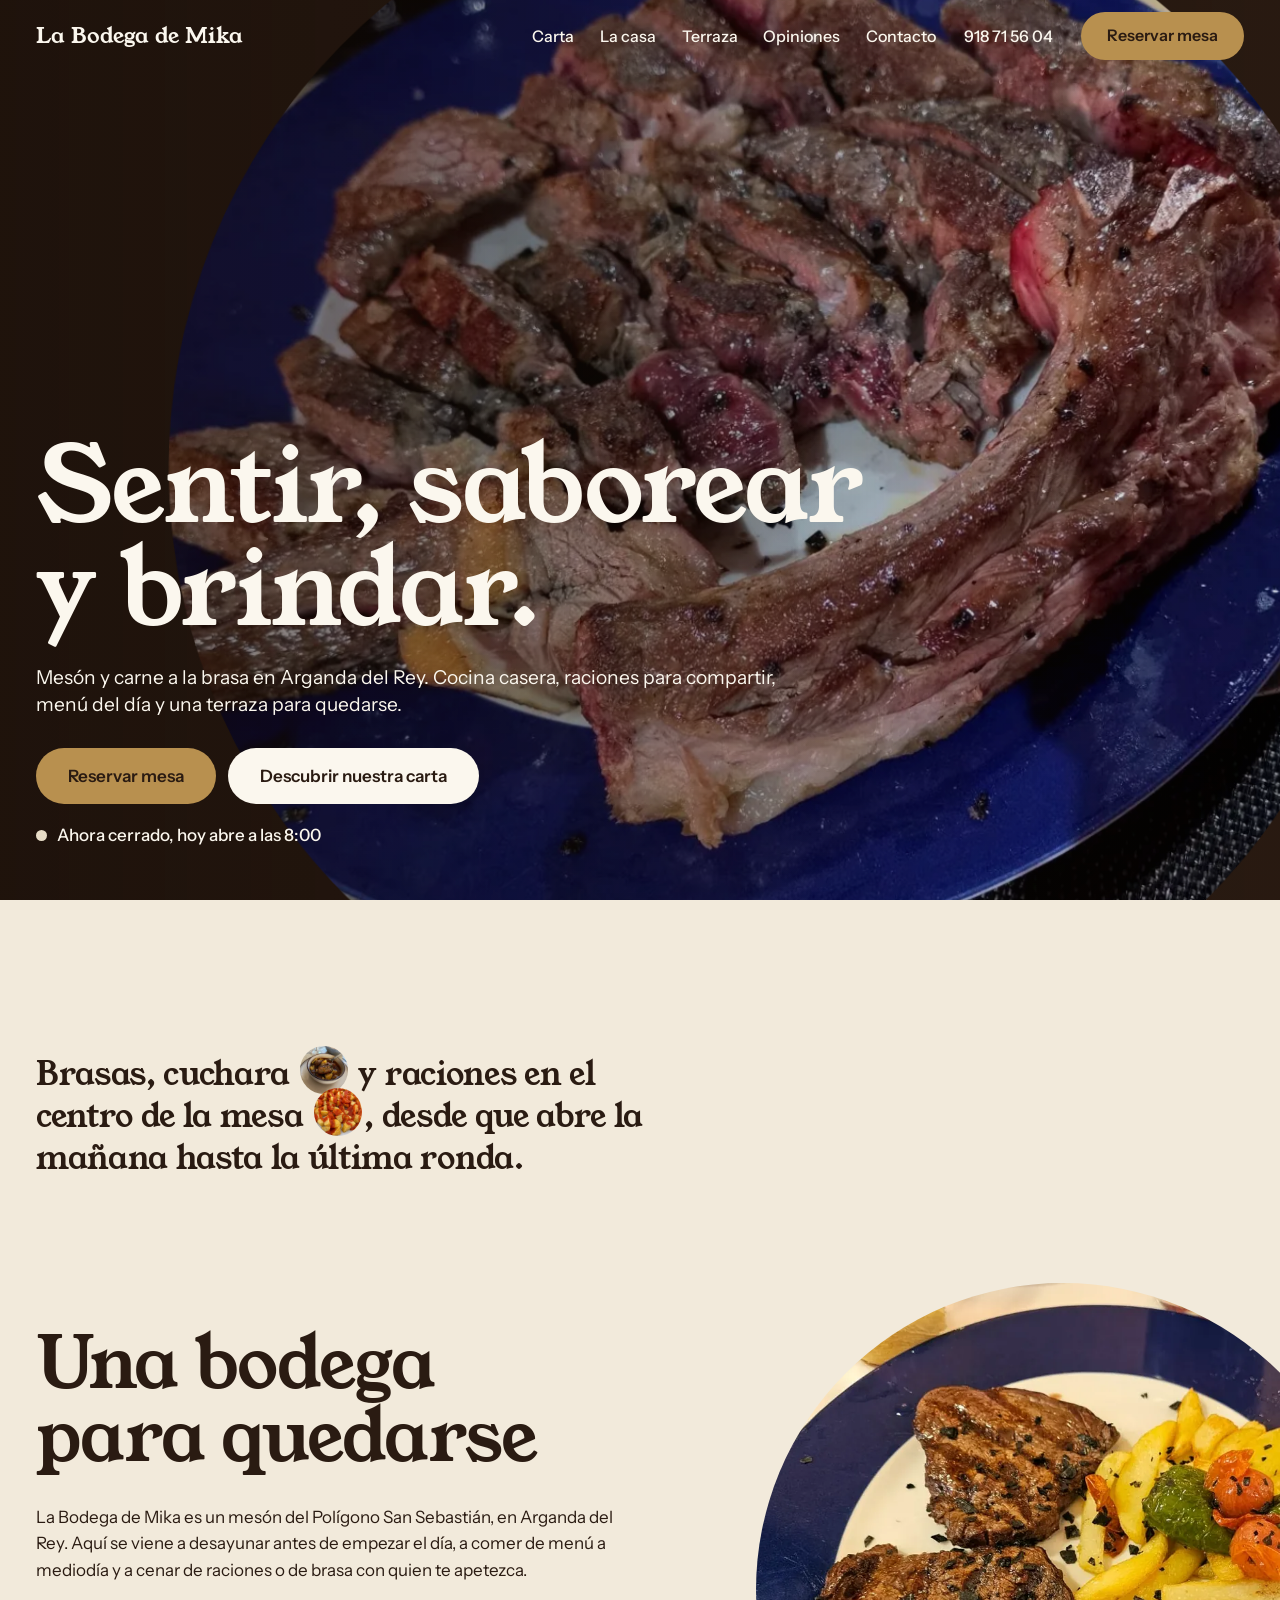
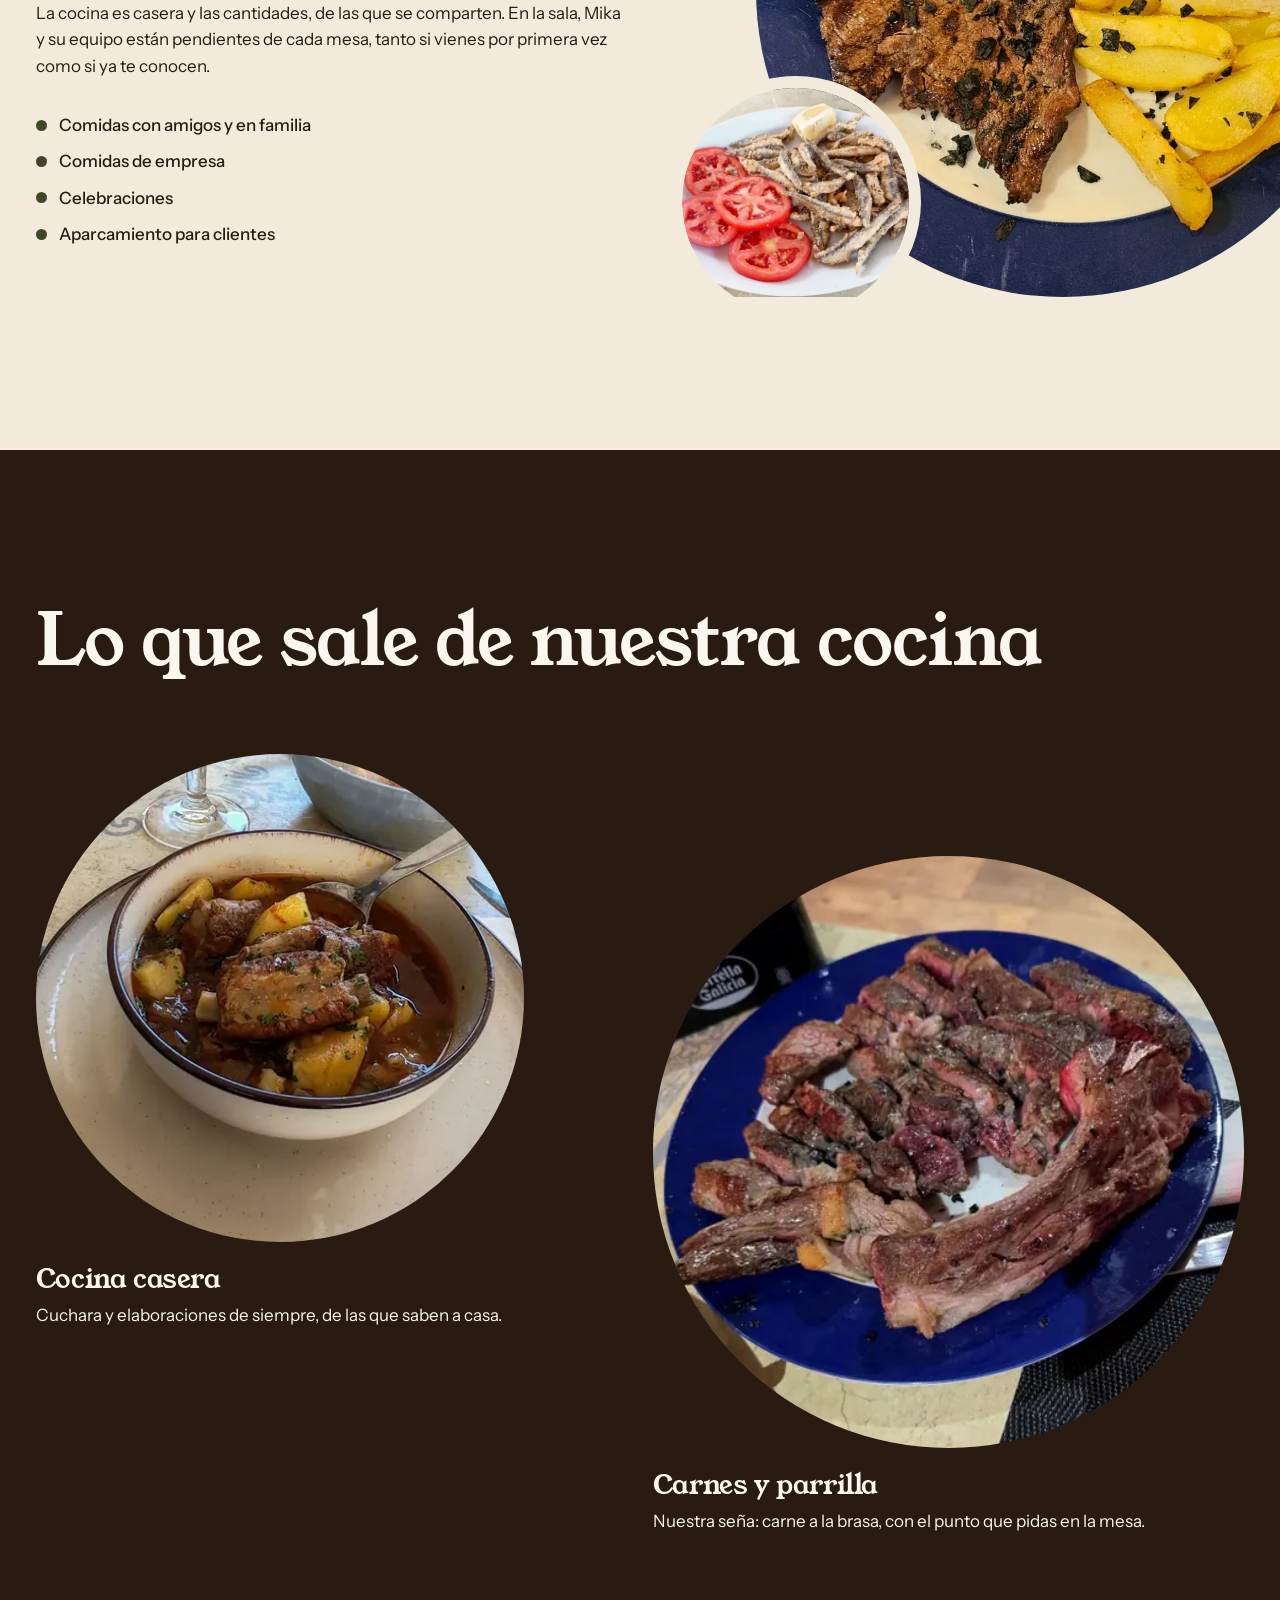
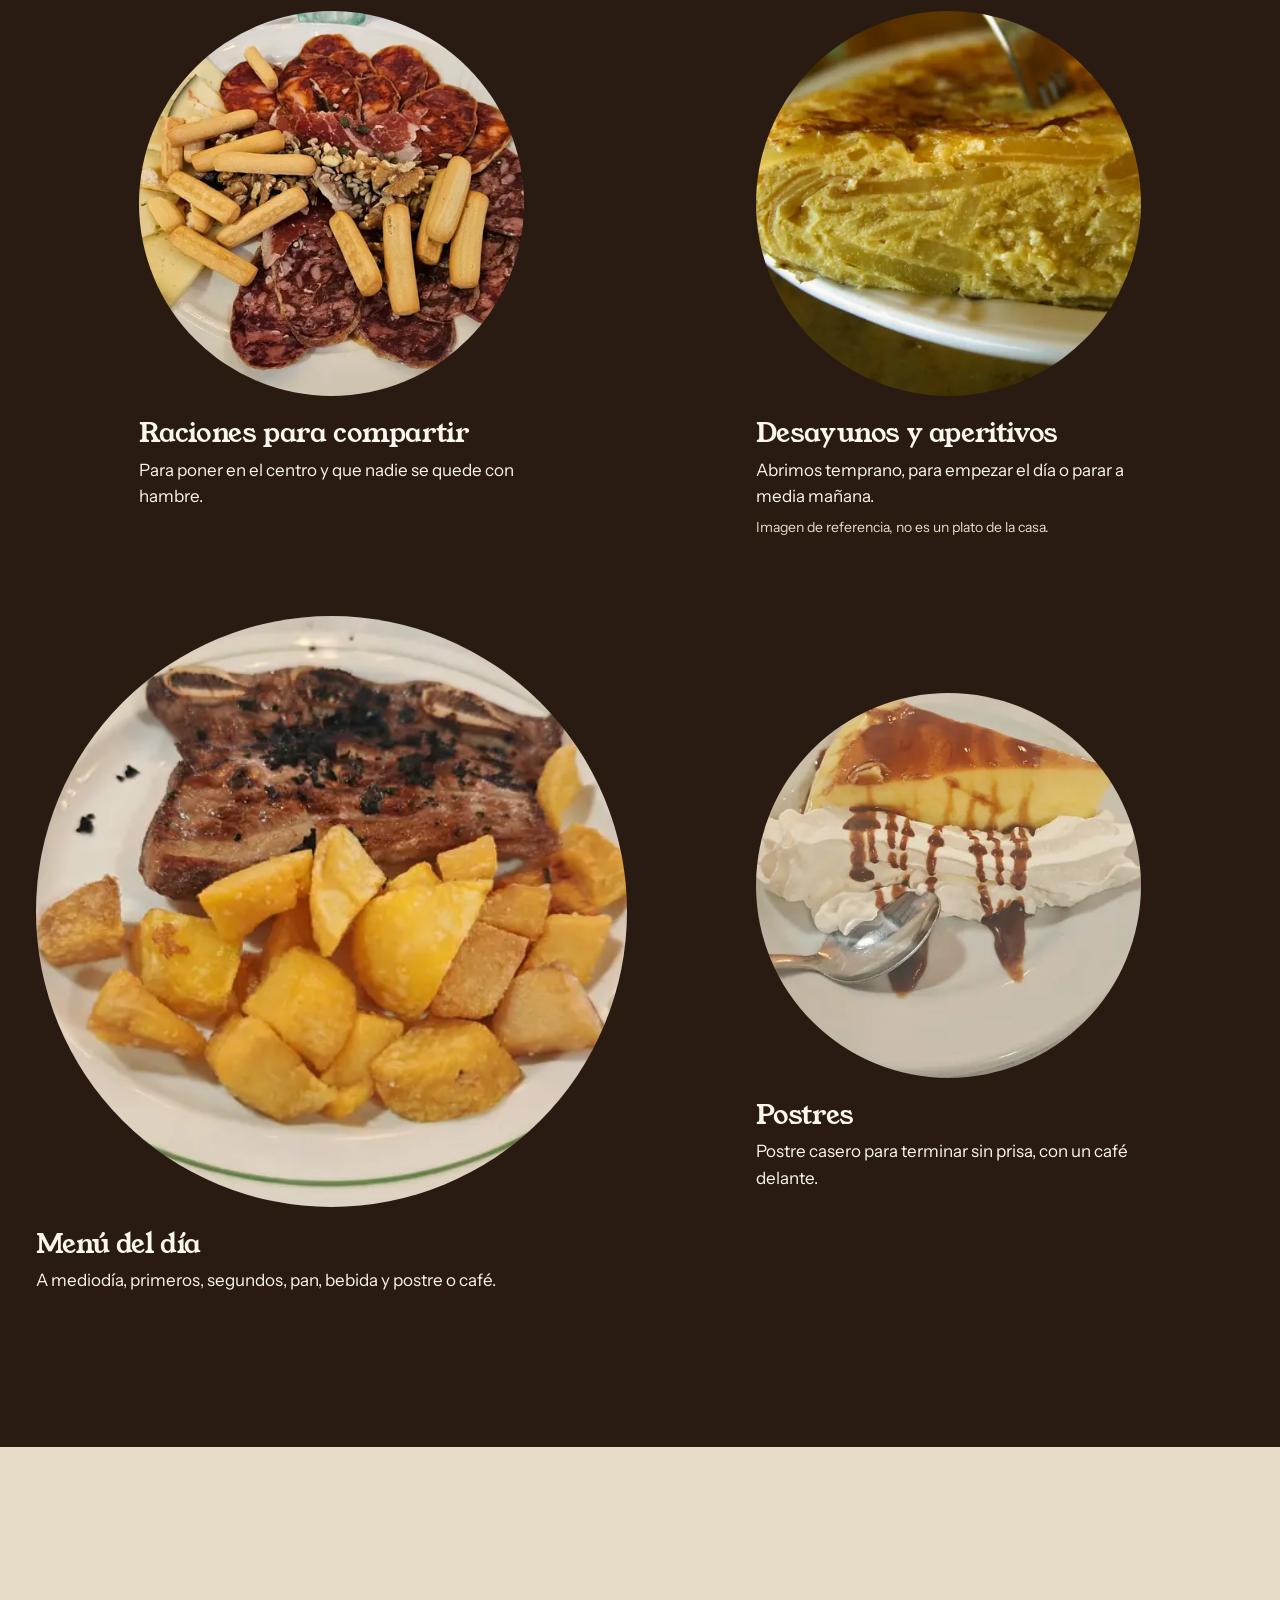
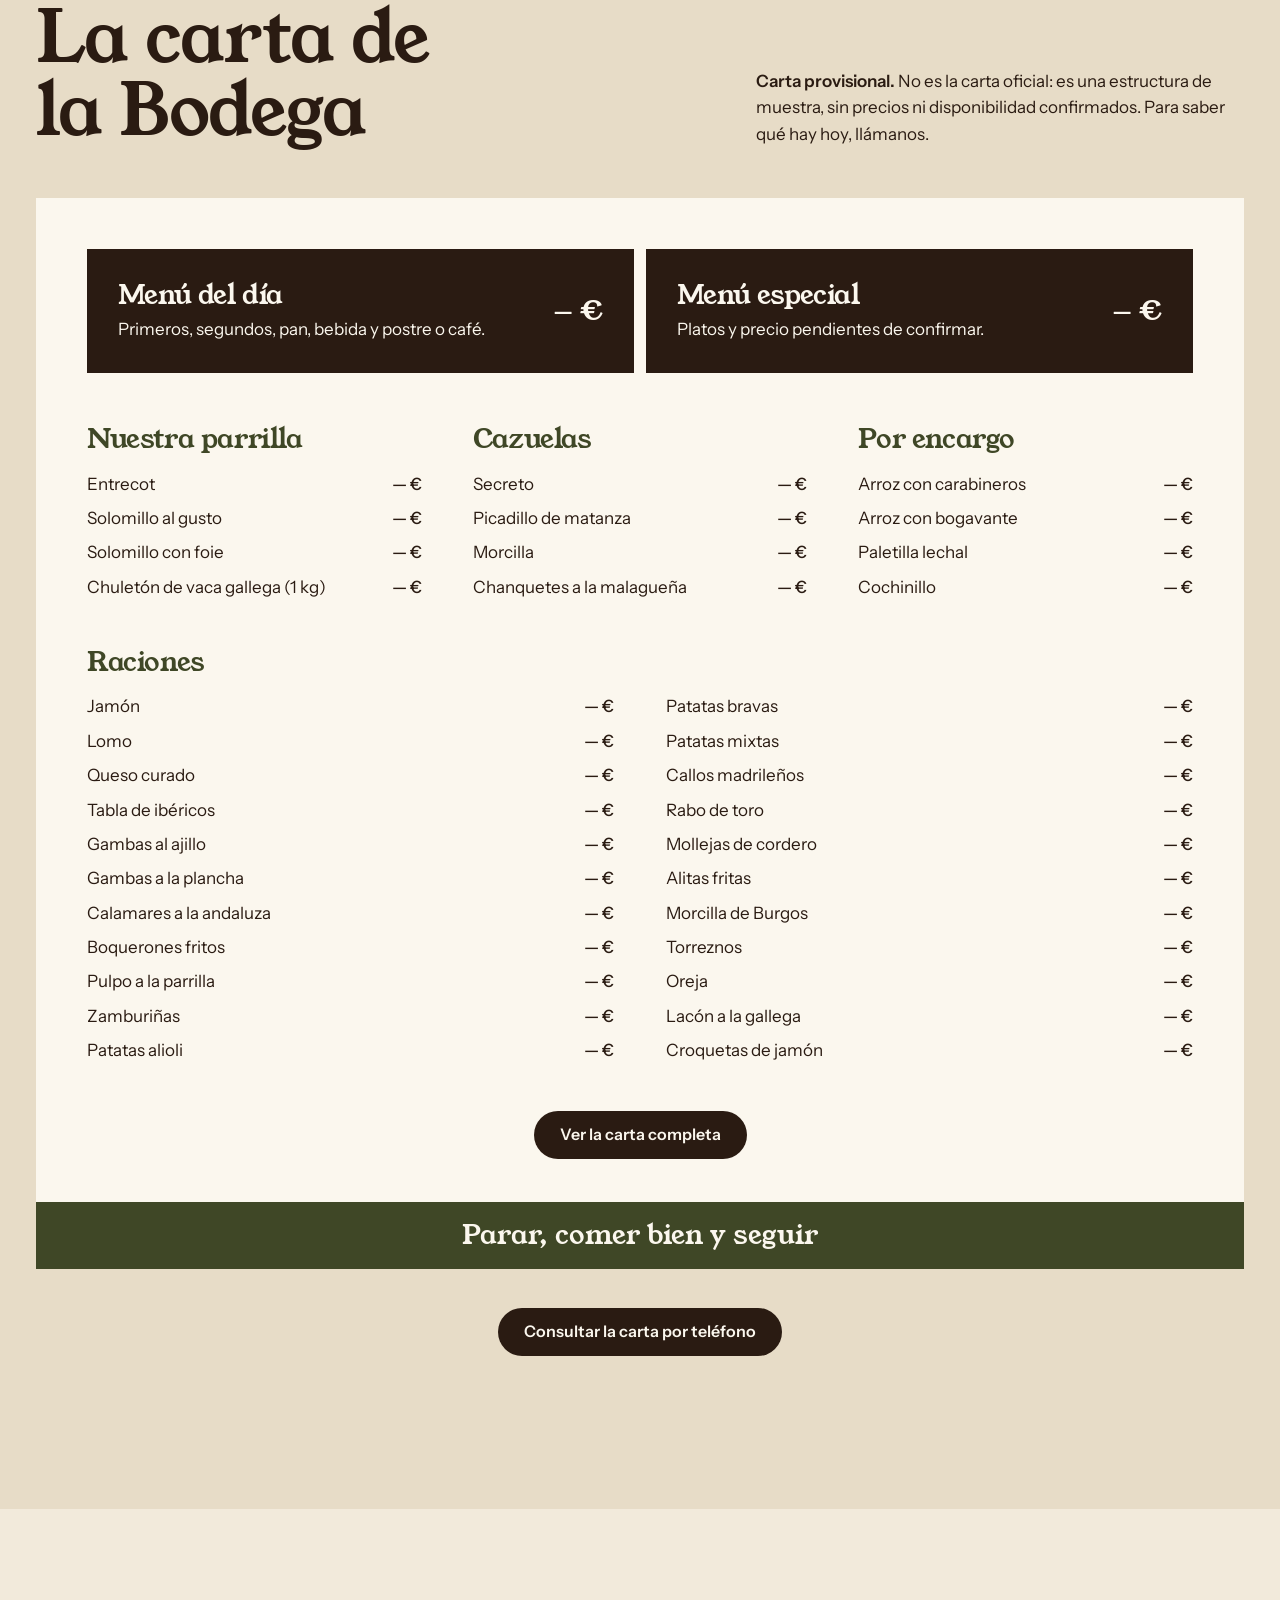
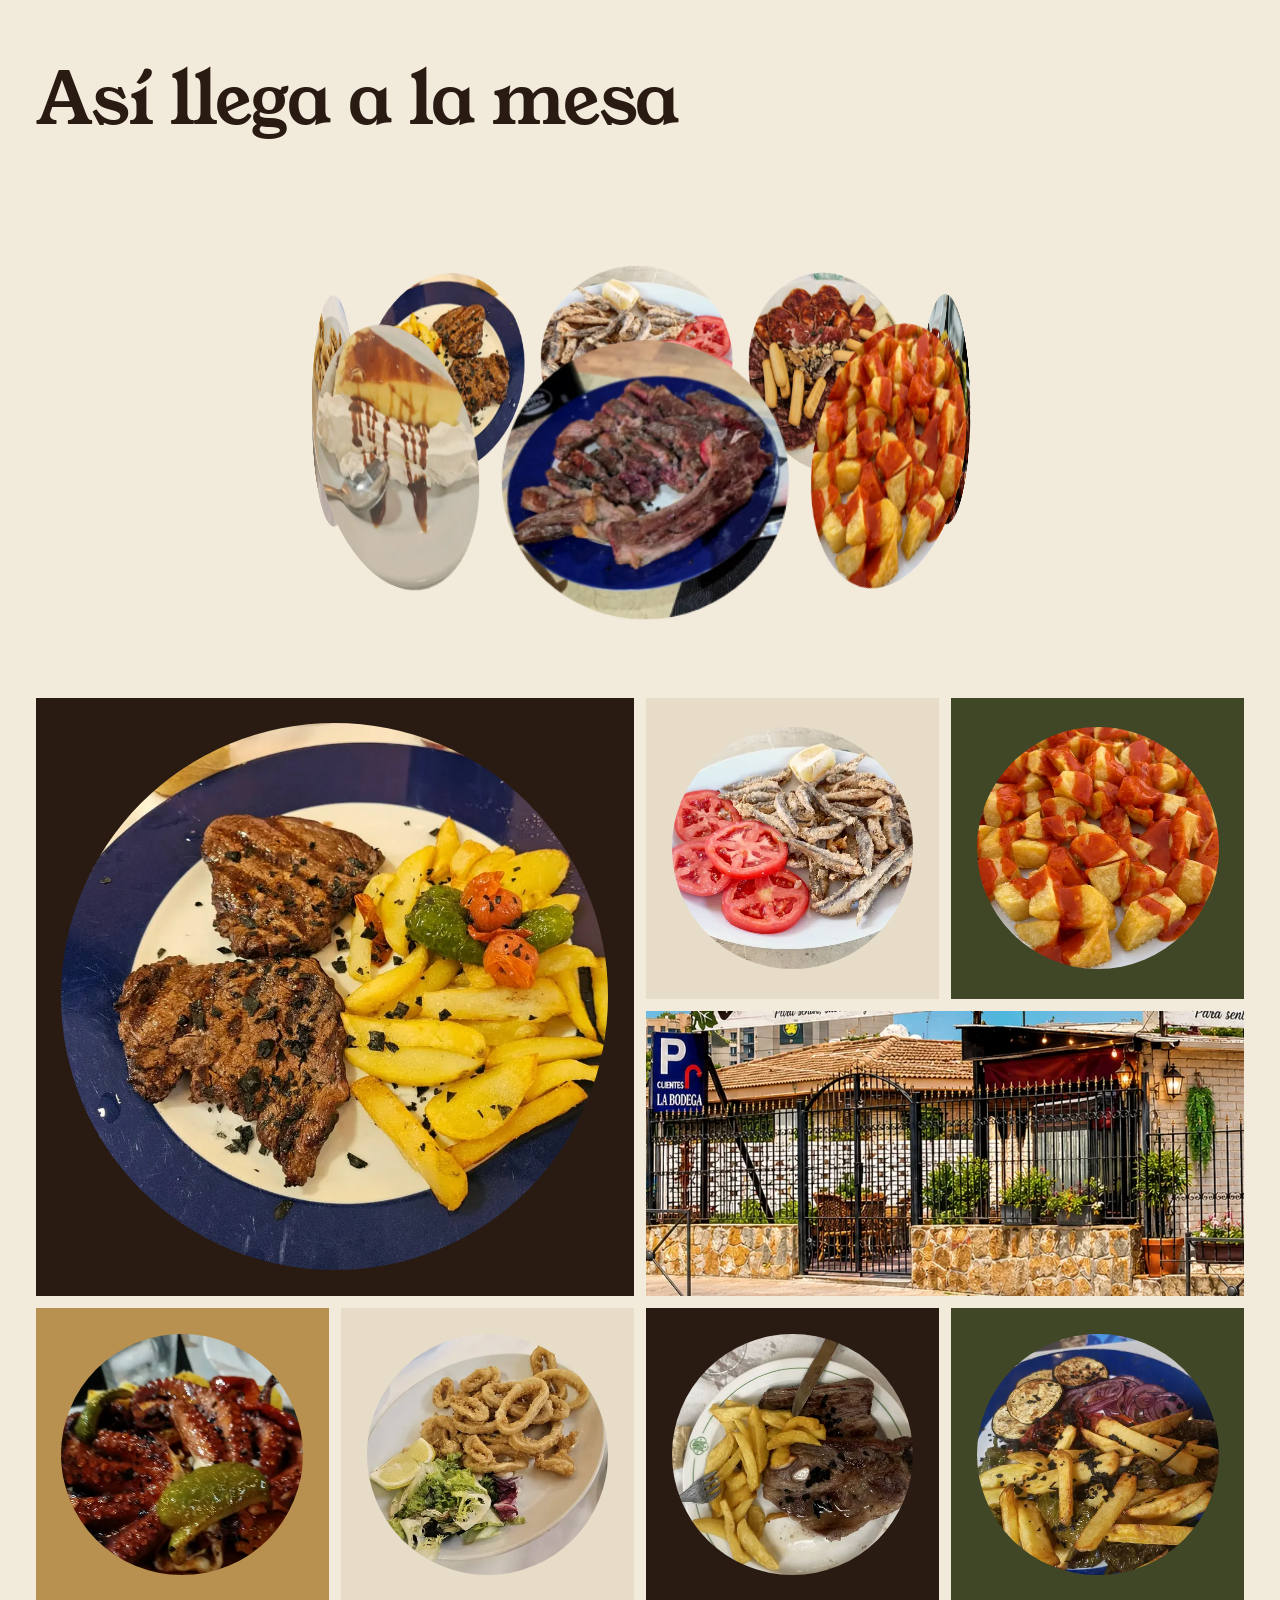
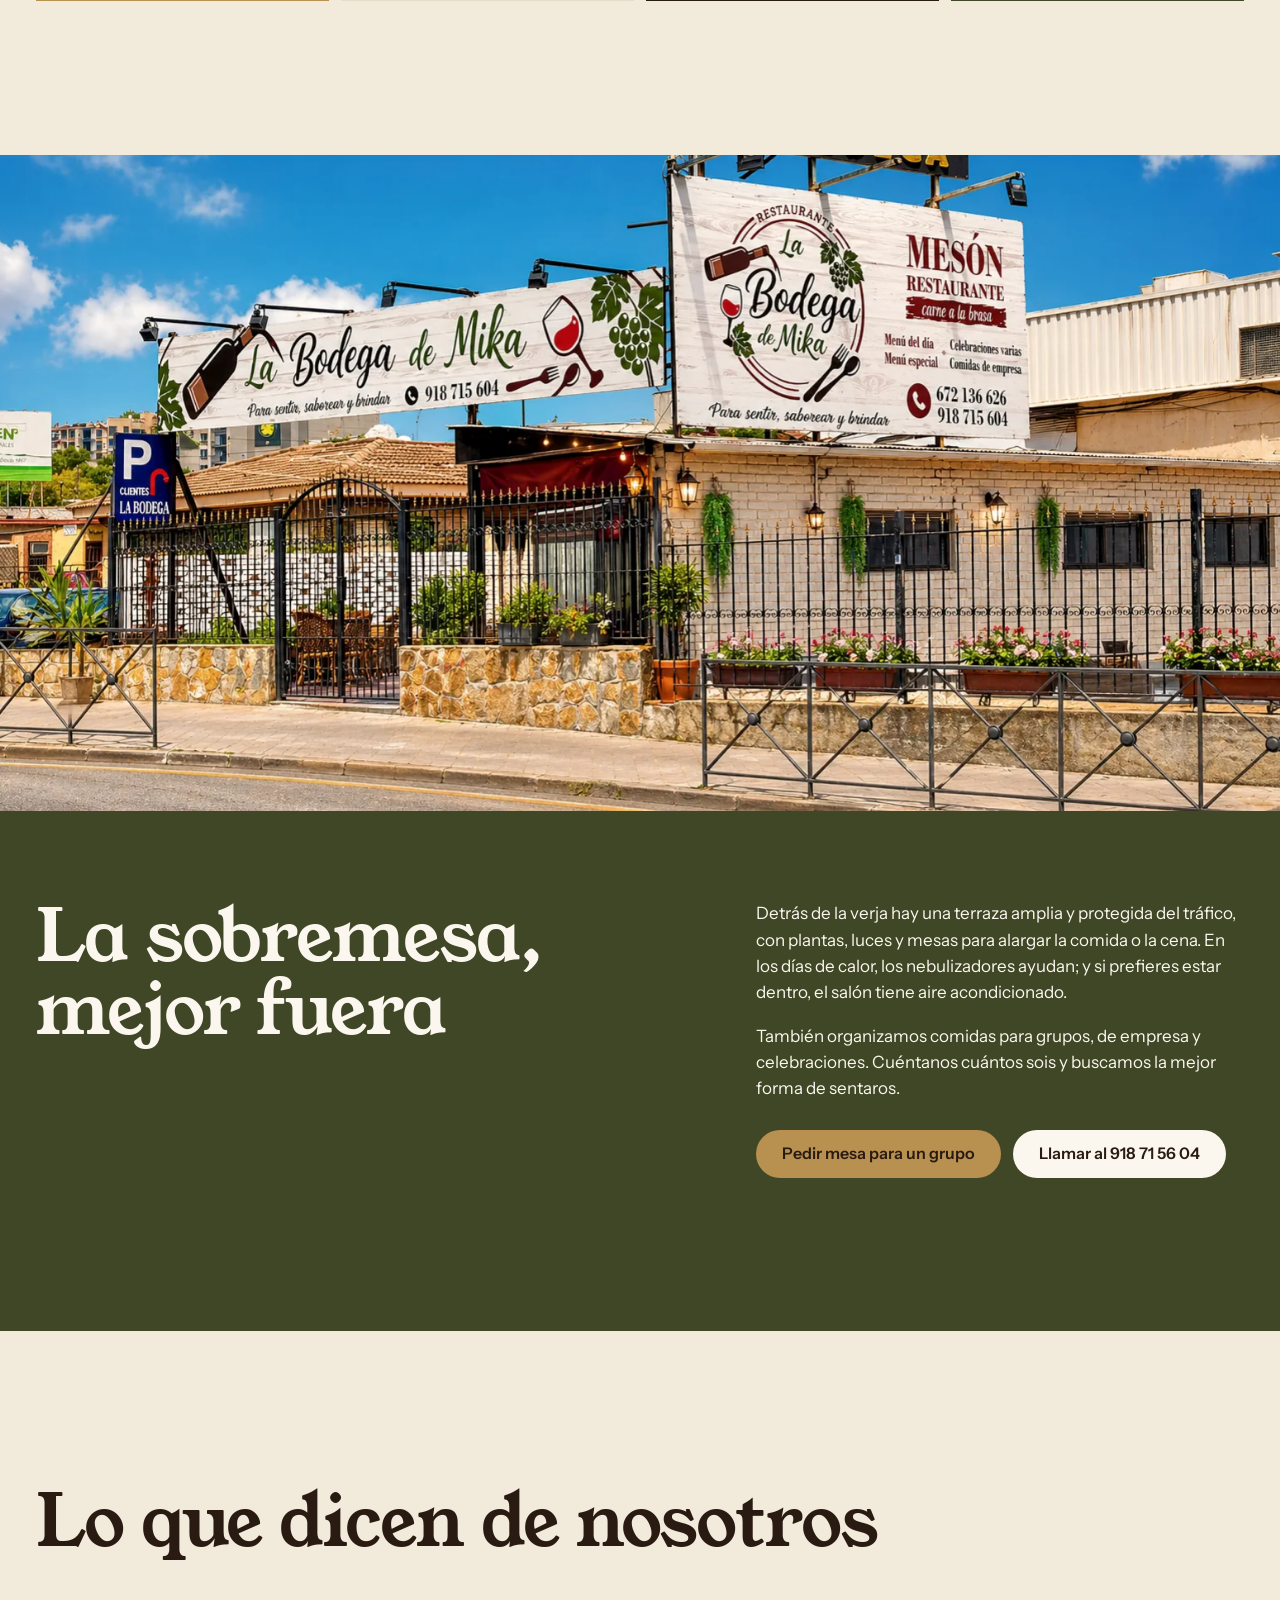
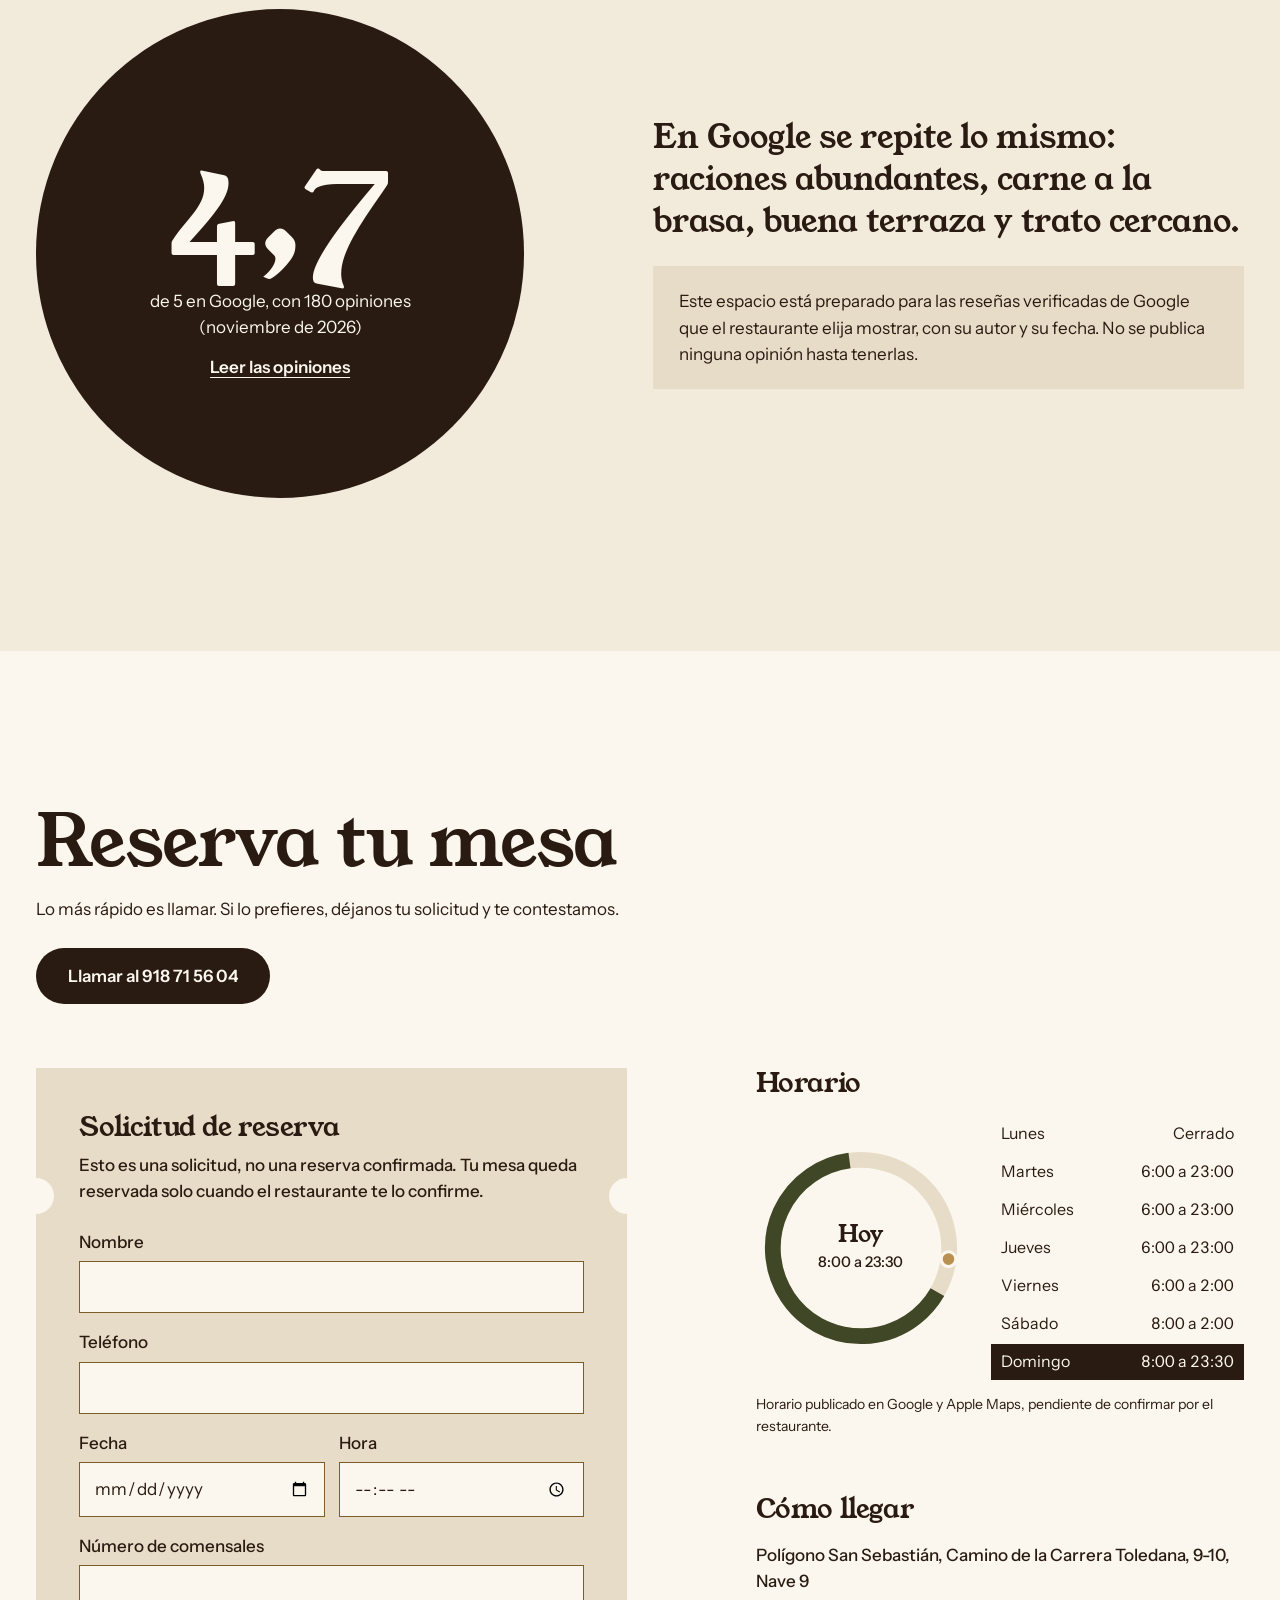
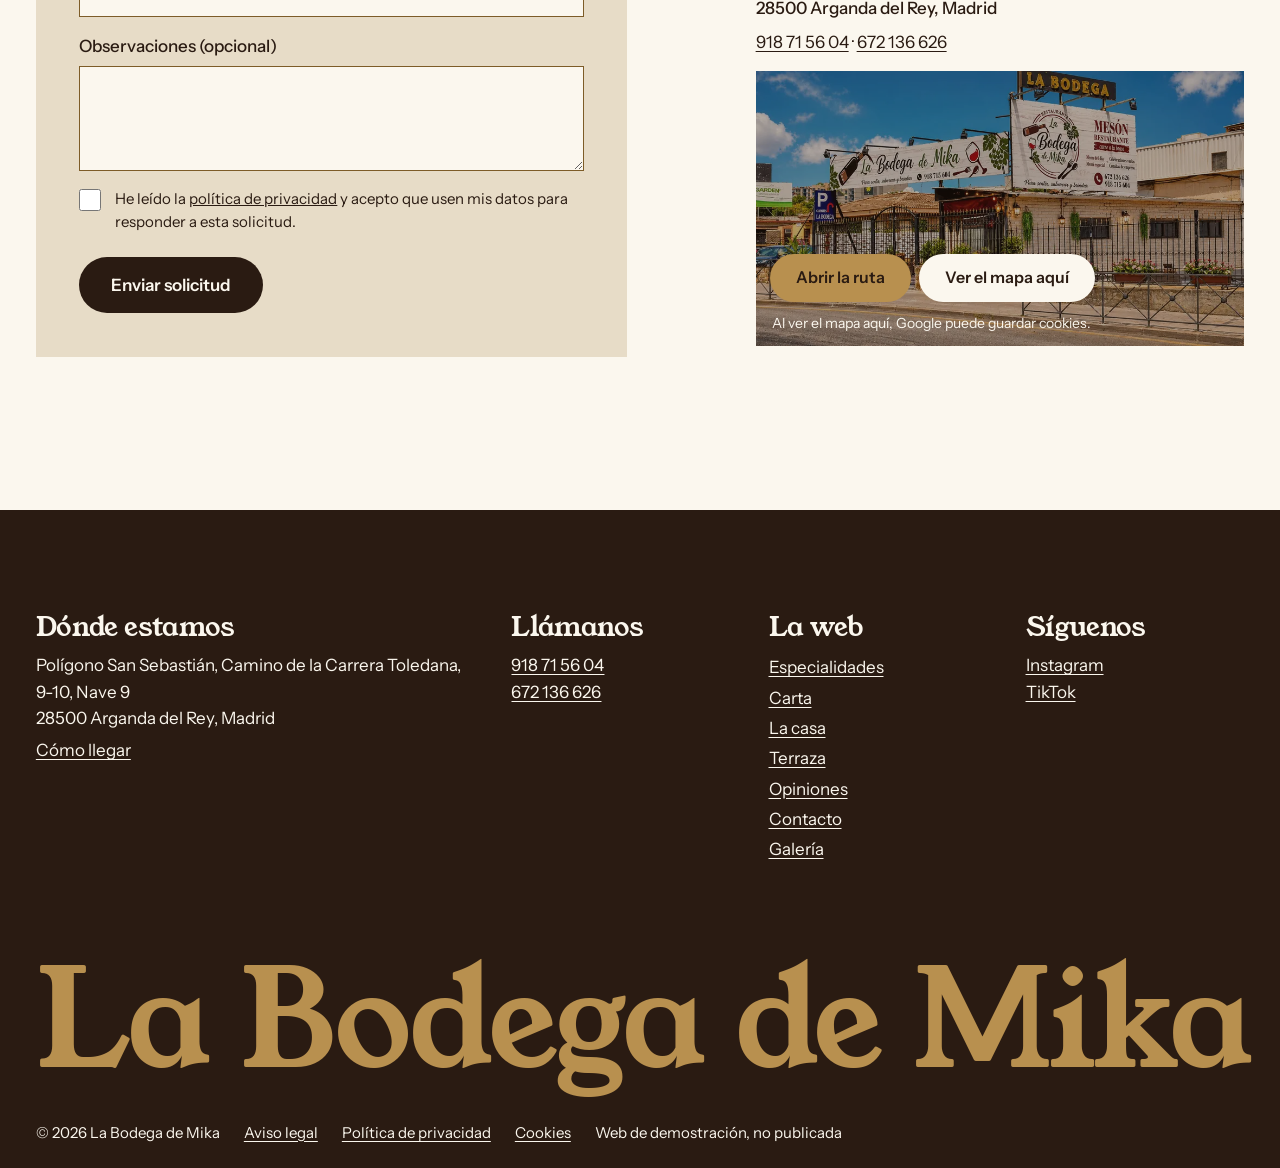
==== index.html @ 956b9a3c "Web de demostración de La Bodega de Mika Co-Authored-By: Claude Opus 5.5 <noreply@anthropic.com>" ====
<!doctype html>
<html lang="es-ES">
<head>
<meta charset="utf-8">
<meta name="viewport" content="width=device-width, initial-scale=1, viewport-fit=cover">
<title>Restaurante en Arganda del Rey | La Bodega de Mika</title>
<meta name="description" content="Mesón en Arganda del Rey: comida casera, carne a la brasa, raciones, desayunos y menú del día. Terraza y comidas para grupos. Reserva en el 918 71 56 04.">
<meta name="robots" content="noindex">
<meta property="og:type" content="restaurant">
<meta property="og:locale" content="es_ES">
<meta property="og:site_name" content="La Bodega de Mika">
<meta property="og:title" content="Restaurante en Arganda del Rey | La Bodega de Mika">
<meta property="og:description" content="Mesón en Arganda del Rey: comida casera, carne a la brasa, raciones, desayunos y menú del día. Terraza y comidas para grupos. Reserva en el 918 71 56 04.">
<meta property="og:image" content="img/og.jpg">
<meta name="twitter:card" content="summary_large_image">
<meta name="theme-color" content="#2a1b12">
<link rel="icon" href="img/icono.svg" type="image/svg+xml">
<link rel="preload" href="fonts/young-serif-latin-400-normal.woff2" as="font" type="font/woff2" crossorigin>
<link rel="preload" as="image" href="img/hero-plato.webp" imagesrcset="img/hero-plato-820.webp 820w, img/hero-plato.webp 1140w" imagesizes="(max-width: 700px) 135vw, 135vh">
<link rel="stylesheet" href="css/estilos.css">
<script type="application/ld+json">{"@context":"https://schema.org","@type":"Restaurant","name":"La Bodega de Mika","telephone":"+34918715604","servesCuisine":["Española","Comida casera","Carne a la brasa"],"acceptsReservations":true,"address":{"@type":"PostalAddress","streetAddress":"Polígono San Sebastián, Camino de la Carrera Toledana, 9-10, Nave 9","postalCode":"28500","addressLocality":"Arganda del Rey","addressRegion":"Madrid","addressCountry":"ES"},"geo":{"@type":"GeoCoordinates","latitude":40.3042129,"longitude":-3.4538959},"sameAs":["https://www.instagram.com/labodegademika/","https://www.tiktok.com/@la.bodega.de.mika"]}</script>
<script>document.documentElement.classList.add("js")</script>
</head>
<body>
<a class="saltar" href="#contenido">Saltar al contenido</a>
<header class="barra" data-barra>
  <a class="marca" href="#inicio">La Bodega <span>de Mika</span></a>
  <nav class="nav" aria-label="Principal">
    <a href="#carta">Carta</a>
    <a href="#casa">La casa</a>
    <a href="#terraza">Terraza</a>
    <a href="#opiniones">Opiniones</a>
    <a href="#reservas">Contacto</a>
  </nav>
  <a class="barra-tel" href="tel:+34918715604">918 71 56 04</a>
  <a class="btn btn-bronce barra-cta" href="#reservas">Reservar mesa</a>
  <button class="menu-btn" type="button" aria-expanded="false" aria-controls="menu-movil" data-menu-btn><span class="sr">Abrir menú</span><i></i><i></i></button>
</header>
<div class="menu-movil" id="menu-movil" data-menu hidden>
  <nav aria-label="Móvil">
    <a href="#carta">Carta</a>
    <a href="#casa">La casa</a>
    <a href="#terraza">Terraza</a>
    <a href="#opiniones">Opiniones</a>
    <a href="#reservas">Contacto</a>
  </nav>
  <div class="menu-acciones">
    <a class="btn btn-bronce" href="#reservas">Reservar mesa</a>
    <a class="btn btn-claro" href="tel:+34918715604">Llamar al 918 71 56 04</a>
  </div>
  <p>Polígono San Sebastián, Camino de la Carrera Toledana, 9-10, Nave 9<br>28500 Arganda del Rey</p>
</div>
<main id="contenido">
<section class="hero" id="inicio">
  <div class="hero-plato"><div class="disco" data-disco><i></i><i></i><i></i><i></i><i></i><img class="plato" src="img/hero-plato.webp" srcset="img/hero-plato-820.webp 820w, img/hero-plato.webp 1140w" sizes="(max-width: 700px) 135vw, 135vh" width="1140" height="1140" fetchpriority="high" alt="Chuletón a la brasa cortado, servido en un plato azul"></div></div>
  <div class="hero-txt">
    <h1>Sentir, saborear y brindar.</h1>
    <p class="hero-sub">Mesón y carne a la brasa en Arganda del Rey. Cocina casera, raciones para compartir, menú del día y una terraza para quedarse.</p>
    <div class="acciones">
      <a class="btn btn-bronce btn-gr" href="#reservas">Reservar mesa</a>
      <a class="btn btn-claro btn-gr" href="#carta">Descubrir nuestra carta</a>
    </div>
    <p class="hero-estado" data-estado hidden></p>
  </div>
</section>

<section class="casa" id="casa">
  <p class="declaracion rv">Brasas, cuchara <img class="plato en-linea" src="img/plato-cazuela-480.webp" width="480" height="480" loading="lazy" decoding="async" alt=""> y raciones en el centro de la mesa <img class="plato en-linea" src="img/plato-bravas-480.webp" width="480" height="480" loading="lazy" decoding="async" alt="">, desde que abre la mañana hasta la última ronda.</p>
  <div class="casa-rejilla">
    <div class="casa-txt">
      <h2 class="rv">Una bodega para quedarse</h2>
      <div class="rv">
        <p>La Bodega de Mika es un mesón del Polígono San Sebastián, en Arganda del Rey. Aquí se viene a desayunar antes de empezar el día, a comer de menú a mediodía y a cenar de raciones o de brasa con quien te apetezca.</p>
        <p>La cocina es casera y las cantidades, de las que se comparten. En la sala, Mika y su equipo están pendientes de cada mesa, tanto si vienes por primera vez como si ya te conocen.</p>
      </div>
      <ul class="casa-lista rv">
        <li>Comidas con amigos y en familia</li>
        <li>Comidas de empresa</li>
        <li>Celebraciones</li>
        <li>Aparcamiento para clientes</li>
      </ul>
    </div>
    <div class="casa-platos">
      <img class="plato" src="img/plato-solomillo.webp" srcset="img/plato-solomillo-480.webp 480w, img/plato-solomillo.webp 900w" sizes="(max-width: 700px) 86vw, 52vw" width="900" height="900" loading="lazy" decoding="async" alt="Dos piezas de carne a la brasa con patatas y verduras" data-giro>
      <img class="plato" src="img/plato-boquerones.webp" srcset="img/plato-boquerones-480.webp 480w, img/plato-boquerones.webp 900w" sizes="(max-width: 700px) 42vw, 22vw" width="900" height="900" loading="lazy" decoding="async" alt="Boquerones fritos con tomate" data-giro>
    </div>
  </div>
</section>

<section class="espec" id="especialidades">
  <h2 class="rv">Lo que sale de nuestra cocina</h2>
  <div class="espec-rejilla">
    <article class="espec-item rv">
      <img class="plato" src="img/plato-cazuela.webp" srcset="img/plato-cazuela-480.webp 480w, img/plato-cazuela.webp 900w" sizes="(max-width: 700px) 70vw, 30vw" width="900" height="900" loading="lazy" decoding="async" alt="Cazuela de guiso con patatas servida en la mesa" data-giro>
      <h3>Cocina casera</h3>
      <p>Cuchara y elaboraciones de siempre, de las que saben a casa.</p>
      
    </article>
    <article class="espec-item rv">
      <img class="plato" src="img/plato-chuleton.webp" srcset="img/plato-chuleton-480.webp 480w, img/plato-chuleton.webp 900w" sizes="(max-width: 700px) 70vw, 30vw" width="900" height="900" loading="lazy" decoding="async" alt="Carne a la brasa cortada en un plato azul" data-giro>
      <h3>Carnes y parrilla</h3>
      <p>Nuestra seña: carne a la brasa, con el punto que pidas en la mesa.</p>
      
    </article>
    <article class="espec-item rv">
      <img class="plato" src="img/plato-tabla.webp" srcset="img/plato-tabla-480.webp 480w, img/plato-tabla.webp 900w" sizes="(max-width: 700px) 70vw, 30vw" width="900" height="900" loading="lazy" decoding="async" alt="Plato de embutidos y queso curado con picos de pan" data-giro>
      <h3>Raciones para compartir</h3>
      <p>Para poner en el centro y que nadie se quede con hambre.</p>
      
    </article>
    <article class="espec-item rv">
      <img class="plato" src="img/plato-tortilla.webp" srcset="img/plato-tortilla-480.webp 480w, img/plato-tortilla.webp 900w" sizes="(max-width: 700px) 70vw, 30vw" width="900" height="900" loading="lazy" decoding="async" alt="Tortilla de patatas cortada" data-giro>
      <h3>Desayunos y aperitivos</h3>
      <p>Abrimos temprano, para empezar el día o parar a media mañana.</p>
      <p class="nota">Imagen de referencia, no es un plato de la casa.</p>
    </article>
    <article class="espec-item rv">
      <img class="plato" src="img/plato-chuleta.webp" srcset="img/plato-chuleta-480.webp 480w, img/plato-chuleta.webp 900w" sizes="(max-width: 700px) 70vw, 30vw" width="900" height="900" loading="lazy" decoding="async" alt="Carne a la plancha con patatas en plato blanco" data-giro>
      <h3>Menú del día</h3>
      <p>A mediodía, primeros, segundos, pan, bebida y postre o café.</p>
      
    </article>
    <article class="espec-item rv">
      <img class="plato" src="img/plato-tarta.webp" srcset="img/plato-tarta-480.webp 480w, img/plato-tarta.webp 900w" sizes="(max-width: 700px) 70vw, 30vw" width="900" height="900" loading="lazy" decoding="async" alt="Porción de tarta con nata y caramelo" data-giro>
      <h3>Postres</h3>
      <p>Postre casero para terminar sin prisa, con un café delante.</p>
      
    </article>
  </div>
</section>

<section class="carta" id="carta">
  <div class="carta-cab">
    <h2 class="rv">La carta de la Bodega</h2>
    <p class="carta-aviso rv pend"><strong>Carta provisional.</strong> No es la carta oficial: es una estructura de muestra, sin precios ni disponibilidad confirmados. Para saber qué hay hoy, llámanos.</p>
  </div>
  <div class="mantel rv">
    <div class="menus">
      <div class="menu-dia"><h3>Menú del día</h3><p>Primeros, segundos, pan, bebida y postre o café.</p><span class="precio pend" title="Precio pendiente"><span aria-hidden="true">— €</span><span class="sr">Precio pendiente</span></span></div>
      <div class="menu-dia"><h3>Menú especial</h3><p>Platos y precio pendientes de confirmar.</p><span class="precio pend" title="Precio pendiente"><span aria-hidden="true">— €</span><span class="sr">Precio pendiente</span></span></div>
    </div>
    <div class="carta-cols">
      <section class="carta-grupo">
  <h3>Nuestra parrilla</h3>
  <ul><li><span>Entrecot</span><span class="precio pend" title="Precio pendiente"><span aria-hidden="true">— €</span><span class="sr">Precio pendiente</span></span></li><li><span>Solomillo al gusto</span><span class="precio pend" title="Precio pendiente"><span aria-hidden="true">— €</span><span class="sr">Precio pendiente</span></span></li><li><span>Solomillo con foie</span><span class="precio pend" title="Precio pendiente"><span aria-hidden="true">— €</span><span class="sr">Precio pendiente</span></span></li><li><span>Chuletón de vaca gallega (1 kg)</span><span class="precio pend" title="Precio pendiente"><span aria-hidden="true">— €</span><span class="sr">Precio pendiente</span></span></li></ul>
</section>
      <section class="carta-grupo">
  <h3>Cazuelas</h3>
  <ul><li><span>Secreto</span><span class="precio pend" title="Precio pendiente"><span aria-hidden="true">— €</span><span class="sr">Precio pendiente</span></span></li><li><span>Picadillo de matanza</span><span class="precio pend" title="Precio pendiente"><span aria-hidden="true">— €</span><span class="sr">Precio pendiente</span></span></li><li><span>Morcilla</span><span class="precio pend" title="Precio pendiente"><span aria-hidden="true">— €</span><span class="sr">Precio pendiente</span></span></li><li><span>Chanquetes a la malagueña</span><span class="precio pend" title="Precio pendiente"><span aria-hidden="true">— €</span><span class="sr">Precio pendiente</span></span></li></ul>
</section>
      <section class="carta-grupo">
  <h3>Por encargo</h3>
  <ul><li><span>Arroz con carabineros</span><span class="precio pend" title="Precio pendiente"><span aria-hidden="true">— €</span><span class="sr">Precio pendiente</span></span></li><li><span>Arroz con bogavante</span><span class="precio pend" title="Precio pendiente"><span aria-hidden="true">— €</span><span class="sr">Precio pendiente</span></span></li><li><span>Paletilla lechal</span><span class="precio pend" title="Precio pendiente"><span aria-hidden="true">— €</span><span class="sr">Precio pendiente</span></span></li><li><span>Cochinillo</span><span class="precio pend" title="Precio pendiente"><span aria-hidden="true">— €</span><span class="sr">Precio pendiente</span></span></li></ul>
</section>
      <section class="carta-grupo larga">
  <h3>Raciones</h3>
  <ul><li><span>Jamón</span><span class="precio pend" title="Precio pendiente"><span aria-hidden="true">— €</span><span class="sr">Precio pendiente</span></span></li><li><span>Lomo</span><span class="precio pend" title="Precio pendiente"><span aria-hidden="true">— €</span><span class="sr">Precio pendiente</span></span></li><li><span>Queso curado</span><span class="precio pend" title="Precio pendiente"><span aria-hidden="true">— €</span><span class="sr">Precio pendiente</span></span></li><li><span>Tabla de ibéricos</span><span class="precio pend" title="Precio pendiente"><span aria-hidden="true">— €</span><span class="sr">Precio pendiente</span></span></li><li><span>Gambas al ajillo</span><span class="precio pend" title="Precio pendiente"><span aria-hidden="true">— €</span><span class="sr">Precio pendiente</span></span></li><li><span>Gambas a la plancha</span><span class="precio pend" title="Precio pendiente"><span aria-hidden="true">— €</span><span class="sr">Precio pendiente</span></span></li><li><span>Calamares a la andaluza</span><span class="precio pend" title="Precio pendiente"><span aria-hidden="true">— €</span><span class="sr">Precio pendiente</span></span></li><li><span>Boquerones fritos</span><span class="precio pend" title="Precio pendiente"><span aria-hidden="true">— €</span><span class="sr">Precio pendiente</span></span></li><li><span>Pulpo a la parrilla</span><span class="precio pend" title="Precio pendiente"><span aria-hidden="true">— €</span><span class="sr">Precio pendiente</span></span></li><li><span>Zamburiñas</span><span class="precio pend" title="Precio pendiente"><span aria-hidden="true">— €</span><span class="sr">Precio pendiente</span></span></li><li><span>Patatas alioli</span><span class="precio pend" title="Precio pendiente"><span aria-hidden="true">— €</span><span class="sr">Precio pendiente</span></span></li><li><span>Patatas bravas</span><span class="precio pend" title="Precio pendiente"><span aria-hidden="true">— €</span><span class="sr">Precio pendiente</span></span></li><li><span>Patatas mixtas</span><span class="precio pend" title="Precio pendiente"><span aria-hidden="true">— €</span><span class="sr">Precio pendiente</span></span></li><li><span>Callos madrileños</span><span class="precio pend" title="Precio pendiente"><span aria-hidden="true">— €</span><span class="sr">Precio pendiente</span></span></li><li><span>Rabo de toro</span><span class="precio pend" title="Precio pendiente"><span aria-hidden="true">— €</span><span class="sr">Precio pendiente</span></span></li><li><span>Mollejas de cordero</span><span class="precio pend" title="Precio pendiente"><span aria-hidden="true">— €</span><span class="sr">Precio pendiente</span></span></li><li><span>Alitas fritas</span><span class="precio pend" title="Precio pendiente"><span aria-hidden="true">— €</span><span class="sr">Precio pendiente</span></span></li><li><span>Morcilla de Burgos</span><span class="precio pend" title="Precio pendiente"><span aria-hidden="true">— €</span><span class="sr">Precio pendiente</span></span></li><li><span>Torreznos</span><span class="precio pend" title="Precio pendiente"><span aria-hidden="true">— €</span><span class="sr">Precio pendiente</span></span></li><li><span>Oreja</span><span class="precio pend" title="Precio pendiente"><span aria-hidden="true">— €</span><span class="sr">Precio pendiente</span></span></li><li><span>Lacón a la gallega</span><span class="precio pend" title="Precio pendiente"><span aria-hidden="true">— €</span><span class="sr">Precio pendiente</span></span></li><li><span>Croquetas de jamón</span><span class="precio pend" title="Precio pendiente"><span aria-hidden="true">— €</span><span class="sr">Precio pendiente</span></span></li></ul>
</section>
    </div>
    <details class="carta-mas" data-carta-mas>
      <summary><span class="btn btn-osc" data-abrir>Ver la carta completa</span></summary>
      <div class="carta-cols">
        <section class="carta-grupo">
  <h3>Desayunos</h3>
  <ul><li><span>Bollería</span><span class="precio pend" title="Precio pendiente"><span aria-hidden="true">— €</span><span class="sr">Precio pendiente</span></span></li><li><span>Tostada entera</span><span class="precio pend" title="Precio pendiente"><span aria-hidden="true">— €</span><span class="sr">Precio pendiente</span></span></li><li><span>Media tostada</span><span class="precio pend" title="Precio pendiente"><span aria-hidden="true">— €</span><span class="sr">Precio pendiente</span></span></li><li><span>Pincho de tortilla</span><span class="precio pend" title="Precio pendiente"><span aria-hidden="true">— €</span><span class="sr">Precio pendiente</span></span></li></ul>
</section>
        <section class="carta-grupo">
  <h3>Sándwiches</h3>
  <ul><li><span>Mixto</span><span class="precio pend" title="Precio pendiente"><span aria-hidden="true">— €</span><span class="sr">Precio pendiente</span></span></li><li><span>Mixto con huevo</span><span class="precio pend" title="Precio pendiente"><span aria-hidden="true">— €</span><span class="sr">Precio pendiente</span></span></li><li><span>Vegetal</span><span class="precio pend" title="Precio pendiente"><span aria-hidden="true">— €</span><span class="sr">Precio pendiente</span></span></li><li><span>Especial (vegetal y mixto con huevo)</span><span class="precio pend" title="Precio pendiente"><span aria-hidden="true">— €</span><span class="sr">Precio pendiente</span></span></li></ul>
</section>
        <section class="carta-grupo">
  <h3>Montados y bocadillos</h3>
  <ul><li><span>Tortilla de patatas</span><span class="precio pend" title="Precio pendiente"><span aria-hidden="true">— €</span><span class="sr">Precio pendiente</span></span></li><li><span>Vegetal</span><span class="precio pend" title="Precio pendiente"><span aria-hidden="true">— €</span><span class="sr">Precio pendiente</span></span></li><li><span>Bacón</span><span class="precio pend" title="Precio pendiente"><span aria-hidden="true">— €</span><span class="sr">Precio pendiente</span></span></li><li><span>Panceta</span><span class="precio pend" title="Precio pendiente"><span aria-hidden="true">— €</span><span class="sr">Precio pendiente</span></span></li><li><span>Chorizo frito</span><span class="precio pend" title="Precio pendiente"><span aria-hidden="true">— €</span><span class="sr">Precio pendiente</span></span></li><li><span>Lomo</span><span class="precio pend" title="Precio pendiente"><span aria-hidden="true">— €</span><span class="sr">Precio pendiente</span></span></li><li><span>Pollo a la plancha con mayonesa, lechuga y tomate</span><span class="precio pend" title="Precio pendiente"><span aria-hidden="true">— €</span><span class="sr">Precio pendiente</span></span></li><li><span>Pepito de ternera</span><span class="precio pend" title="Precio pendiente"><span aria-hidden="true">— €</span><span class="sr">Precio pendiente</span></span></li><li><span>Morcilla con pimientos verdes</span><span class="precio pend" title="Precio pendiente"><span aria-hidden="true">— €</span><span class="sr">Precio pendiente</span></span></li><li><span>Jamón serrano</span><span class="precio pend" title="Precio pendiente"><span aria-hidden="true">— €</span><span class="sr">Precio pendiente</span></span></li><li><span>Queso curado</span><span class="precio pend" title="Precio pendiente"><span aria-hidden="true">— €</span><span class="sr">Precio pendiente</span></span></li><li><span>Calamares</span><span class="precio pend" title="Precio pendiente"><span aria-hidden="true">— €</span><span class="sr">Precio pendiente</span></span></li><li><span>Atún</span><span class="precio pend" title="Precio pendiente"><span aria-hidden="true">— €</span><span class="sr">Precio pendiente</span></span></li></ul>
</section>
        <section class="carta-grupo">
  <h3>Ensaladas</h3>
  <ul><li><span>Mixta</span><span class="precio pend" title="Precio pendiente"><span aria-hidden="true">— €</span><span class="sr">Precio pendiente</span></span></li><li><span>Rulo de cabra</span><span class="precio pend" title="Precio pendiente"><span aria-hidden="true">— €</span><span class="sr">Precio pendiente</span></span></li><li><span>César</span><span class="precio pend" title="Precio pendiente"><span aria-hidden="true">— €</span><span class="sr">Precio pendiente</span></span></li></ul>
</section>
        <section class="carta-grupo">
  <h3>Platos combinados</h3>
  <ul><li><span>Patatas con dos huevos y lomo</span><span class="precio pend" title="Precio pendiente"><span aria-hidden="true">— €</span><span class="sr">Precio pendiente</span></span></li><li><span>Patatas con dos huevos y ternera</span><span class="precio pend" title="Precio pendiente"><span aria-hidden="true">— €</span><span class="sr">Precio pendiente</span></span></li><li><span>Patatas con dos huevos y pollo</span><span class="precio pend" title="Precio pendiente"><span aria-hidden="true">— €</span><span class="sr">Precio pendiente</span></span></li><li><span>Patatas con dos huevos y bacón</span><span class="precio pend" title="Precio pendiente"><span aria-hidden="true">— €</span><span class="sr">Precio pendiente</span></span></li><li><span>Patatas con ensalada y calamares</span><span class="precio pend" title="Precio pendiente"><span aria-hidden="true">— €</span><span class="sr">Precio pendiente</span></span></li><li><span>Patatas con ensalada y boquerones fritos</span><span class="precio pend" title="Precio pendiente"><span aria-hidden="true">— €</span><span class="sr">Precio pendiente</span></span></li></ul>
</section>
        <section class="carta-grupo">
  <h3>Hamburguesa Angus</h3>
  <ul><li><span>Con queso</span><span class="precio pend" title="Precio pendiente"><span aria-hidden="true">— €</span><span class="sr">Precio pendiente</span></span></li><li><span>Con queso y bacón</span><span class="precio pend" title="Precio pendiente"><span aria-hidden="true">— €</span><span class="sr">Precio pendiente</span></span></li><li><span>Especial (queso, bacón y huevo)</span><span class="precio pend" title="Precio pendiente"><span aria-hidden="true">— €</span><span class="sr">Precio pendiente</span></span></li></ul>
</section>
        <section class="carta-grupo">
  <h3>Pescados a la plancha</h3>
  <ul><li><span>Emperador</span><span class="precio pend" title="Precio pendiente"><span aria-hidden="true">— €</span><span class="sr">Precio pendiente</span></span></li><li><span>Dorada</span><span class="precio pend" title="Precio pendiente"><span aria-hidden="true">— €</span><span class="sr">Precio pendiente</span></span></li></ul>
</section>
        <section class="carta-grupo">
  <h3>Postres</h3>
  <ul><li><span>Postre casero</span><span class="precio pend" title="Precio pendiente"><span aria-hidden="true">— €</span><span class="sr">Precio pendiente</span></span></li></ul>
</section>
      </div>
    </details>
    <p class="mantel-lema">Parar, comer bien y seguir</p>
  </div>
  <div class="acciones carta-acc">
    <a class="btn btn-osc" href="tel:+34918715604">Consultar la carta por teléfono</a>
    
  </div>
</section>

<section class="galeria" id="galeria">
  <h2 class="rv">Así llega a la mesa</h2>
  <div class="aro" aria-hidden="true" data-aro>
    <div class="aro-giro" data-aro-giro>
      <img src="img/plato-chuleton-480.webp" width="480" height="480" loading="lazy" decoding="async" alt="" draggable="false" style="--i:0"><img src="img/plato-bravas-480.webp" width="480" height="480" loading="lazy" decoding="async" alt="" draggable="false" style="--i:1"><img src="img/plato-pulpo-480.webp" width="480" height="480" loading="lazy" decoding="async" alt="" draggable="false" style="--i:2"><img src="img/plato-tabla-480.webp" width="480" height="480" loading="lazy" decoding="async" alt="" draggable="false" style="--i:3"><img src="img/plato-boquerones-480.webp" width="480" height="480" loading="lazy" decoding="async" alt="" draggable="false" style="--i:4"><img src="img/plato-solomillo-480.webp" width="480" height="480" loading="lazy" decoding="async" alt="" draggable="false" style="--i:5"><img src="img/plato-calamares-480.webp" width="480" height="480" loading="lazy" decoding="async" alt="" draggable="false" style="--i:6"><img src="img/plato-tarta-480.webp" width="480" height="480" loading="lazy" decoding="async" alt="" draggable="false" style="--i:7">
    </div>
  </div>
  <ul class="galeria-rejilla">
    <li class="g-a rv">
      <button type="button" class="g-boton fondo-espresso" data-foto="0" aria-label="Ampliar: Carne a la brasa">
        <img class="plato" src="img/plato-solomillo.webp" srcset="img/plato-solomillo-480.webp 480w, img/plato-solomillo.webp 900w" sizes="(max-width: 700px) 80vw, 40vw" width="900" height="900" loading="lazy" decoding="async" alt="Carne a la brasa con patatas y verduras en plato azul">
      </button>
    </li>
    <li class="g-b rv">
      <button type="button" class="g-boton fondo-crema" data-foto="1" aria-label="Ampliar: Boquerones fritos con tomate">
        <img class="plato" src="img/plato-boquerones.webp" srcset="img/plato-boquerones-480.webp 480w, img/plato-boquerones.webp 900w" sizes="(max-width: 700px) 42vw, 22vw" width="900" height="900" loading="lazy" decoding="async" alt="Boquerones fritos con rodajas de tomate">
      </button>
    </li>
    <li class="g-b rv">
      <button type="button" class="g-boton fondo-oliva" data-foto="2" aria-label="Ampliar: Patatas bravas">
        <img class="plato" src="img/plato-bravas.webp" srcset="img/plato-bravas-480.webp 480w, img/plato-bravas.webp 900w" sizes="(max-width: 700px) 42vw, 22vw" width="900" height="900" loading="lazy" decoding="async" alt="Patatas bravas">
      </button>
    </li>
    <li class="g-c rv">
      <button type="button" class="g-boton fondo-foto" data-foto="3" aria-label="Ampliar: Entrada a la terraza">
        <img class="g-foto" src="img/terraza-verja.webp" width="820" height="380" loading="lazy" decoding="async" alt="Entrada a la terraza, con verja de forja, plantas y sillas de mimbre">
      </button>
    </li>
    <li class="g-b rv">
      <button type="button" class="g-boton fondo-bronce" data-foto="4" aria-label="Ampliar: Pulpo a la parrilla">
        <img class="plato" src="img/plato-pulpo.webp" srcset="img/plato-pulpo-480.webp 480w, img/plato-pulpo.webp 900w" sizes="(max-width: 700px) 42vw, 22vw" width="900" height="900" loading="lazy" decoding="async" alt="Pulpo a la parrilla con patatas y pimiento">
      </button>
    </li>
    <li class="g-b rv">
      <button type="button" class="g-boton fondo-crema" data-foto="5" aria-label="Ampliar: Calamares con ensalada">
        <img class="plato" src="img/plato-calamares.webp" srcset="img/plato-calamares-480.webp 480w, img/plato-calamares.webp 900w" sizes="(max-width: 700px) 42vw, 22vw" width="900" height="900" loading="lazy" decoding="async" alt="Calamares fritos con ensalada y limón">
      </button>
    </li>
    <li class="g-b rv">
      <button type="button" class="g-boton fondo-espresso" data-foto="6" aria-label="Ampliar: Carne con patatas">
        <img class="plato" src="img/plato-entrecot.webp" srcset="img/plato-entrecot-480.webp 480w, img/plato-entrecot.webp 900w" sizes="(max-width: 700px) 42vw, 22vw" width="900" height="900" loading="lazy" decoding="async" alt="Carne con patatas fritas en plato con cenefa verde">
      </button>
    </li>
    <li class="g-b rv">
      <button type="button" class="g-boton fondo-oliva" data-foto="7" aria-label="Ampliar: Verduras a la brasa">
        <img class="plato" src="img/plato-verduras.webp" srcset="img/plato-verduras-480.webp 480w, img/plato-verduras.webp 900w" sizes="(max-width: 700px) 42vw, 22vw" width="900" height="900" loading="lazy" decoding="async" alt="Verduras a la brasa con patatas en plato azul">
      </button>
    </li>
  </ul>
</section>
<dialog class="visor" data-visor aria-label="Visor de fotografías">
  <button type="button" class="visor-cerrar" data-visor-cerrar>Cerrar</button>
  <button type="button" class="visor-flecha" data-visor-ant aria-label="Foto anterior"><svg viewBox="0 0 24 24" width="24" height="24" aria-hidden="true"><path d="M15 5l-7 7 7 7" fill="none" stroke="currentColor" stroke-width="2"/></svg></button>
  <figure><img data-visor-img src="data:," alt=""><figcaption data-visor-pie></figcaption></figure>
  <button type="button" class="visor-flecha" data-visor-sig aria-label="Foto siguiente"><svg viewBox="0 0 24 24" width="24" height="24" aria-hidden="true"><path d="M9 5l7 7-7 7" fill="none" stroke="currentColor" stroke-width="2"/></svg></button>
</dialog>

<section class="terraza" id="terraza">
  <div class="terraza-foto"><img src="img/fachada.webp" srcset="img/fachada-900.webp 900w, img/fachada.webp 1672w" sizes="100vw" width="1672" height="941" loading="lazy" decoding="async" alt="Fachada de La Bodega de Mika con sus carteles, la verja de forja, faroles y jardineras con flores" data-deriva></div>
  <div class="terraza-txt">
    <h2 class="rv">La sobremesa, mejor fuera</h2>
    <div class="rv">
      <p>Detrás de la verja hay una terraza amplia y protegida del tráfico, con plantas, luces y mesas para alargar la comida o la cena. En los días de calor, los nebulizadores ayudan; y si prefieres estar dentro, el salón tiene aire acondicionado.</p>
      <p>También organizamos comidas para grupos, de empresa y celebraciones. Cuéntanos cuántos sois y buscamos la mejor forma de sentaros.</p>
      <div class="acciones">
        <a class="btn btn-bronce" href="#reservas">Pedir mesa para un grupo</a>
        <a class="btn btn-claro" href="tel:+34918715604">Llamar al 918 71 56 04</a>
      </div>
    </div>
  </div>
</section>

<section class="opiniones" id="opiniones">
  <h2 class="rv">Lo que dicen de nosotros</h2>
  <div class="opiniones-rejilla">
    <a class="nota-google rv" href="https://www.google.com/maps/place/?q=place_id:ChIJd50fSNw_Qg0RI6EG5Twwgm8" target="_blank" rel="noopener">
      <strong>4,7</strong>
      <span>de 5 en Google, con 180 opiniones (noviembre de 2026)</span>
      <span class="ir">Leer las opiniones</span>
    </a>
    <div class="temas rv">
      <p>En Google se repite lo mismo: raciones abundantes, carne a la brasa, buena terraza y trato cercano.</p>
      <p class="hueco pend">Este espacio está preparado para las reseñas verificadas de Google que el restaurante elija mostrar, con su autor y su fecha. No se publica ninguna opinión hasta tenerlas.</p>
    </div>
  </div>
</section>

<section class="reservas" id="reservas">
  <div class="reservas-cab">
    <h2 class="rv">Reserva tu mesa</h2>
    <p class="rv">Lo más rápido es llamar. Si lo prefieres, déjanos tu solicitud y te contestamos.</p>
    <div class="acciones rv">
      <a class="btn btn-osc btn-gr" href="tel:+34918715604">Llamar al 918 71 56 04</a>
      
    </div>
  </div>
  <div class="reservas-rejilla">
    <form class="vale rv" data-form novalidate>
      <h3>Solicitud de reserva</h3>
      <p class="vale-aviso">Esto es una solicitud, no una reserva confirmada. Tu mesa queda reservada solo cuando el restaurante te lo confirme.</p>
      <div class="campos">
        <label class="campo ancho">Nombre<input name="nombre" type="text" autocomplete="name" required></label>
        <label class="campo ancho">Teléfono<input name="telefono" type="tel" autocomplete="tel" inputmode="tel" required></label>
        <label class="campo">Fecha<input name="fecha" type="date" required data-fecha></label>
        <label class="campo">Hora<input name="hora" type="time" required></label>
        <label class="campo ancho">Número de comensales<input name="comensales" type="number" min="1" max="200" inputmode="numeric" required></label>
        <p class="ancho campo-info" data-fecha-info aria-live="polite" hidden></p>
        <label class="campo ancho">Observaciones (opcional)<textarea name="observaciones" rows="3"></textarea></label>
        <label class="trampa" aria-hidden="true">No rellenar<input name="web" type="text" tabindex="-1" autocomplete="off"></label>
        <label class="casilla ancho"><input name="privacidad" type="checkbox" required><span>He leído la <a href="privacidad.html">política de privacidad</a> y acepto que usen mis datos para responder a esta solicitud.</span></label>
      </div>
      <button class="btn btn-osc btn-gr" type="submit" data-enviar>Enviar solicitud</button>
      <div class="form-estado" data-form-estado role="status" hidden></div>
    </form>
    <div class="info">
      <div class="reloj rv">
        <h3>Horario</h3>
        <div class="reloj-cuerpo">
          <svg viewBox="0 0 200 200" class="reloj-svg" role="img" aria-label="Horas de apertura del día elegido, sobre un reloj de 24 horas" data-reloj hidden>
            <circle class="pista" cx="100" cy="100" r="84"/>
            <path class="abierto" data-arco d=""/>
            <circle class="ahora" data-ahora r="7" cx="100" cy="16"/>
            <text class="reloj-dia" x="100" y="94" text-anchor="middle" data-reloj-dia></text>
            <text class="reloj-horas" x="100" y="118" text-anchor="middle" data-reloj-horas></text>
          </svg>
          <ul class="horas">
          <li data-dia="1"><button type="button" data-dia-btn="1" aria-pressed="false"><span>Lunes</span><span>Cerrado</span></button></li>
          <li data-dia="2"><button type="button" data-dia-btn="2" aria-pressed="false"><span>Martes</span><span>6:00 a 23:00</span></button></li>
          <li data-dia="3"><button type="button" data-dia-btn="3" aria-pressed="false"><span>Miércoles</span><span>6:00 a 23:00</span></button></li>
          <li data-dia="4"><button type="button" data-dia-btn="4" aria-pressed="false"><span>Jueves</span><span>6:00 a 23:00</span></button></li>
          <li data-dia="5"><button type="button" data-dia-btn="5" aria-pressed="false"><span>Viernes</span><span>6:00 a 2:00</span></button></li>
          <li data-dia="6"><button type="button" data-dia-btn="6" aria-pressed="false"><span>Sábado</span><span>8:00 a 2:00</span></button></li>
          <li data-dia="0"><button type="button" data-dia-btn="0" aria-pressed="false"><span>Domingo</span><span>8:00 a 23:30</span></button></li>
          </ul>
        </div>
        <p class="nota pend">Horario publicado en Google y Apple Maps, pendiente de confirmar por el restaurante.</p>
      </div>
      <div class="donde rv">
        <h3>Cómo llegar</h3>
        <address>Polígono San Sebastián, Camino de la Carrera Toledana, 9-10, Nave 9<br>28500 Arganda del Rey, Madrid</address>
        <p><a class="enlace" href="tel:+34918715604">918 71 56 04</a> · <a class="enlace" href="tel:+34672136626">672 136 626</a></p>
        <div class="mapa" data-mapa data-src="https://www.google.com/maps?q=40.3042129,-3.4538959&z=16&hl=es&output=embed">
          <img src="img/fachada-900.webp" width="900" height="506" loading="lazy" decoding="async" alt="">
          <div class="mapa-acc">
            <a class="btn btn-bronce" href="https://www.google.com/maps/dir/?api=1&destination=40.3042129,-3.4538959&destination_place_id=ChIJd50fSNw_Qg0RI6EG5Twwgm8" target="_blank" rel="noopener">Abrir la ruta</a>
            <button class="btn btn-claro" type="button" data-mapa-btn>Ver el mapa aquí</button>
          </div>
          <p>Al ver el mapa aquí, Google puede guardar cookies.</p>
        </div>
      </div>
    </div>
  </div>
</section>
</main>
<footer class="pie">
  <div class="pie-col">
    <div>
      <h2 class="pie-t">Dónde estamos</h2>
      <address>Polígono San Sebastián, Camino de la Carrera Toledana, 9-10, Nave 9<br>28500 Arganda del Rey, Madrid</address>
      <a href="https://www.google.com/maps/dir/?api=1&destination=40.3042129,-3.4538959&destination_place_id=ChIJd50fSNw_Qg0RI6EG5Twwgm8" target="_blank" rel="noopener">Cómo llegar</a>
    </div>
    <div>
      <h2 class="pie-t">Llámanos</h2>
      <a href="tel:+34918715604">918 71 56 04</a><br>
      <a href="tel:+34672136626">672 136 626</a>
    </div>
    <nav aria-label="Pie">
      <h2 class="pie-t">La web</h2>
      <a href="#especialidades">Especialidades</a>
      <a href="#carta">Carta</a>
      <a href="#casa">La casa</a>
      <a href="#terraza">Terraza</a>
      <a href="#opiniones">Opiniones</a>
      <a href="#reservas">Contacto</a>
      <a href="#galeria">Galería</a>
    </nav>
    <div>
      <h2 class="pie-t">Síguenos</h2>
      <a href="https://www.instagram.com/labodegademika/" target="_blank" rel="noopener">Instagram</a><br>
      <a href="https://www.tiktok.com/@la.bodega.de.mika" target="_blank" rel="noopener">TikTok</a>
    </div>
  </div>
  <p class="pie-nombre" aria-hidden="true">La Bodega de Mika</p>
  <div class="pie-legal">
    <span>© 2026 La Bodega de Mika</span>
    <a href="aviso-legal.html">Aviso legal</a>
    <a href="privacidad.html">Política de privacidad</a>
    <a href="cookies.html">Cookies</a>
    <span>Web de demostración, no publicada</span>
  </div>
</footer>
<div class="accesos" data-accesos>
  <a class="btn btn-claro" href="tel:+34918715604">Llamar</a>
  <a class="btn btn-bronce" href="#reservas">Reservar</a>
</div>
<script src="js/config.js"></script>
<script src="js/main.js" defer></script>
</body>
</html>
---- css/estilos.css ----
/* La Bodega de Mika. Colores y tipografía: cambia solo estas variables. */
@font-face { font-family: "Young Serif"; src: url("../fonts/young-serif-latin-400-normal.woff2") format("woff2"); font-weight: 400; font-display: swap; }
@font-face { font-family: "Instrument Sans"; src: url("../fonts/instrument-sans-latin-400-normal.woff2") format("woff2"); font-weight: 400; font-display: swap; }
@font-face { font-family: "Instrument Sans"; src: url("../fonts/instrument-sans-latin-500-normal.woff2") format("woff2"); font-weight: 500; font-display: swap; }
@font-face { font-family: "Instrument Sans"; src: url("../fonts/instrument-sans-latin-600-normal.woff2") format("woff2"); font-weight: 600; font-display: swap; }

:root {
  --marfil: #fbf7ee;
  --crema: #f2eadb;
  --crema-2: #e7dcc7;
  --espresso: #2a1b12;
  --espresso-2: #3b2a1e;
  --oliva: #3f4726;
  --bronce: #b8904f;
  --bronce-osc: #7d5c28;
  --alerta: #8f2d1c;

  --serif: "Young Serif", Georgia, "Times New Roman", serif;
  --sans: "Instrument Sans", system-ui, -apple-system, "Segoe UI", sans-serif;

  --t-display: clamp(44px, 8.2vw, 136px);
  --t-h2: clamp(38px, 5.6vw, 88px);
  --t-h3: clamp(23px, 2.1vw, 30px);
  --t-texto: clamp(17px, 1.25vw, 19px);
  --t-peq: 14px;

  --m: clamp(16px, 2.8vw, 44px);
  --sec: clamp(88px, 12vw, 190px);
  --mov: cubic-bezier(.2, .7, .2, 1);
}

*, *::before, *::after { box-sizing: border-box; }
html { scroll-behavior: smooth; scroll-padding-top: 76px; -webkit-text-size-adjust: 100%; }
html.sin-scroll { overflow: hidden; }
body { margin: 0; background: var(--crema); color: var(--espresso); font: 400 var(--t-texto)/1.55 var(--sans); overflow-x: clip; }
img, svg { display: block; max-width: 100%; height: auto; }
h1, h2, h3, p, ul, figure, address, blockquote { margin: 0; padding: 0; font-style: normal; }
ul { list-style: none; }
h1, h2, h3 { font-family: var(--serif); font-weight: 400; letter-spacing: -.015em; text-wrap: balance; }
h1 { font-size: var(--t-display); line-height: .98; }
h2 { font-size: var(--t-h2); line-height: 1.02; }
h3 { font-size: var(--t-h3); line-height: 1.12; }
p + p { margin-top: 1em; }
a { color: inherit; }
button, input, textarea { font: inherit; color: inherit; }
:focus-visible { outline: 3px solid var(--bronce); outline-offset: 3px; }
::selection { background: var(--espresso); color: var(--crema); }
.sr { position: absolute; width: 1px; height: 1px; overflow: hidden; clip-path: inset(50%); white-space: nowrap; }
.saltar { position: fixed; left: var(--m); top: -80px; z-index: 60; padding: 12px 20px; background: var(--marfil); border-radius: 99px; }
.saltar:focus { top: 12px; }
.plato { border-radius: 50%; aspect-ratio: 1; object-fit: cover; width: 100%; }
.nota { font-size: var(--t-peq); }
.enlace { text-underline-offset: 3px; }
html.revision .pend { background: #ffe873 !important; color: #111 !important; }

/* Botones */
.btn { display: inline-flex; align-items: center; justify-content: center; min-height: 48px; padding: 11px 26px; border: 0; border-radius: 99px; font: 600 16px/1.2 var(--sans); text-decoration: none; text-align: center; cursor: pointer; transition: transform .25s var(--mov), background-color .25s, color .25s; }
.btn:hover { transform: translateY(-2px); }
.btn:active { transform: translateY(0) scale(.97); }
.btn:disabled { opacity: .6; cursor: progress; }
.btn-gr { min-height: 56px; padding: 15px 32px; font-size: 17px; }
.btn-bronce { background: var(--bronce); color: var(--espresso); }
.btn-bronce:hover { background: var(--crema); }
.btn-claro { background: var(--marfil); color: var(--espresso); }
.btn-claro:hover { background: var(--bronce); }
.btn-osc { background: var(--espresso); color: var(--marfil); }
.btn-osc:hover { background: var(--oliva); }
.acciones { display: flex; flex-wrap: wrap; gap: 12px; }

/* Barra */
.barra { position: fixed; inset: 0 0 auto; z-index: 40; display: flex; align-items: center; gap: clamp(16px, 2.2vw, 36px); min-height: 72px; padding: 8px var(--m); color: var(--marfil); transition: background-color .3s; }
.barra.solida, .barra.con-menu { background: var(--espresso); }
.marca { margin-right: auto; font: 400 22px/1.05 var(--serif); text-decoration: none; }
.nav { display: flex; gap: clamp(14px, 2vw, 30px); }
.nav a, .barra-tel { position: relative; padding: 8px 0; font-weight: 500; font-size: 16px; text-decoration: none; }
.nav a::after { content: ""; position: absolute; left: 0; right: 0; bottom: 4px; height: 2px; background: var(--bronce); transform: scaleX(0); transform-origin: left; transition: transform .3s var(--mov); }
.nav a:hover::after { transform: scaleX(1); }
.barra-tel { white-space: nowrap; }
.menu-btn { display: none; position: relative; width: 48px; height: 48px; margin-right: -8px; background: none; border: 0; cursor: pointer; }
.menu-btn i { position: absolute; left: 10px; right: 10px; height: 2px; background: currentColor; transition: transform .3s var(--mov), top .3s var(--mov); }
.menu-btn i:nth-of-type(1) { top: 19px; }
.menu-btn i:nth-of-type(2) { top: 28px; }
.menu-btn[aria-expanded="true"] i { top: 23px; }
.menu-btn[aria-expanded="true"] i:nth-of-type(1) { transform: rotate(45deg); }
.menu-btn[aria-expanded="true"] i:nth-of-type(2) { transform: rotate(-45deg); }
.menu-movil { position: fixed; inset: 0; z-index: 30; display: flex; flex-direction: column; gap: 28px; padding: 96px var(--m) 32px; overflow-y: auto; background: var(--espresso); color: var(--marfil); opacity: 0; transition: opacity .25s; }
.menu-movil.abierto { opacity: 1; }
.menu-movil[hidden] { display: none; }
.menu-movil nav { display: flex; flex-direction: column; gap: 4px; }
.menu-movil nav a { padding: 6px 0; font: 400 clamp(36px, 10vw, 54px)/1.15 var(--serif); text-decoration: none; }
.menu-acciones { display: grid; gap: 10px; margin-top: auto; }

/* Portada */
.hero { position: relative; display: flex; align-items: flex-end; min-height: 100svh; padding: 120px var(--m) clamp(28px, 4vw, 56px); overflow: hidden; background: var(--espresso); color: var(--marfil); }
.hero-plato { position: absolute; top: 50%; right: -9vw; width: 135vh; max-width: none; margin-top: -67.5vh; perspective: 1700px; }
.disco { position: relative; transform-style: preserve-3d; will-change: transform; }
.disco .plato { position: relative; display: block; }
.disco i { position: absolute; inset: 0; border-radius: 50%; background: #141c52; }
.disco i:nth-child(1) { transform: translateZ(-6px); }
.disco i:nth-child(2) { transform: translateZ(-12px); }
.disco i:nth-child(3) { transform: translateZ(-18px); }
.disco i:nth-child(4) { transform: translateZ(-24px); }
.disco i:nth-child(5) { transform: translateZ(-30px); }
.hero::after { content: ""; position: absolute; inset: 0; background: linear-gradient(to right, rgba(24, 14, 8, .62) 0%, rgba(24, 14, 8, .36) 55%, rgba(24, 14, 8, .08) 100%); } /* taste-skill-ignore */
.hero-txt { position: relative; z-index: 1; max-width: 1240px; }
.hero h1 { max-width: 11em; }
.hero-sub { max-width: 40em; margin: clamp(16px, 1.8vw, 26px) 0 clamp(22px, 2.4vw, 34px); font-size: clamp(18px, 1.5vw, 22px); line-height: 1.4; }
.hero-estado { display: flex; align-items: center; gap: 10px; margin-top: 18px; font-weight: 500; }
.hero-estado[hidden] { display: none; }
.hero-estado::before { content: ""; width: 11px; height: 11px; flex: none; border-radius: 50%; background: var(--crema-2); }
.hero-estado.abierto::before { background: #a9c46c; }

/* La casa */
.casa { padding: var(--sec) var(--m) 0; overflow: hidden; }
.declaracion { max-width: 34ch; font: 400 clamp(24px, 2.5vw, 36px)/1.32 var(--serif); letter-spacing: -.01em; }
.plato.en-linea { display: inline-block; width: 1.5em; height: 1.5em; margin: -.3em .08em; vertical-align: baseline; }
.casa-rejilla { display: grid; grid-template-columns: repeat(12, 1fr); column-gap: clamp(12px, 2vw, 32px); margin-top: clamp(64px, 8vw, 120px); align-items: center; }
.casa-txt { grid-column: 1 / span 6; }
.casa-txt h2 { margin-bottom: clamp(20px, 2.4vw, 36px); }
.casa-lista { margin-top: 28px; }
.casa-lista li { display: flex; align-items: center; gap: 12px; padding: 5px 0; font-weight: 500; }
.casa-lista li::before { content: ""; width: 11px; height: 11px; flex: none; border-radius: 50%; background: var(--oliva); }
.casa-platos { position: relative; grid-column: 8 / span 5; margin-right: calc(var(--m) * -1 - 7vw); }
.casa-platos .plato + .plato { position: absolute; left: -12%; bottom: -3%; width: 37%; outline: clamp(8px, 1vw, 14px) solid var(--crema); }

/* Especialidades */
.espec { margin-top: var(--sec); padding: var(--sec) var(--m); background: var(--espresso); color: var(--marfil); }
.espec-rejilla { display: grid; grid-template-columns: repeat(12, 1fr); column-gap: clamp(12px, 2vw, 32px); row-gap: clamp(48px, 6vw, 96px); margin-top: clamp(48px, 6vw, 96px); align-items: start; }
.espec-item .plato { margin-bottom: 22px; transition: transform .7s var(--mov), opacity .7s; }
.espec-item:hover .plato.dentro { transform: rotate(5deg) scale(1.02); }
.plato.inclinado { transition: transform .12s linear !important; }
.espec-item h3 { margin-bottom: 8px; }
.espec-item p { max-width: 30em; }
.espec-item .nota { margin-top: 8px; color: var(--crema-2); }
.espec-item:nth-child(1) { grid-column: 1 / span 5; }
.espec-item:nth-child(2) { grid-column: 7 / span 6; margin-top: 8vw; }
.espec-item:nth-child(3) { grid-column: 2 / span 4; }
.espec-item:nth-child(4) { grid-column: 8 / span 4; }
.espec-item:nth-child(5) { grid-column: 1 / span 6; }
.espec-item:nth-child(6) { grid-column: 8 / span 4; margin-top: 6vw; }

/* Carta */
.carta { padding: var(--sec) var(--m); background: var(--crema-2); }
.carta-cab { display: grid; grid-template-columns: repeat(12, 1fr); column-gap: clamp(12px, 2vw, 32px); align-items: end; margin-bottom: clamp(32px, 4vw, 60px); }
.carta-cab h2 { grid-column: 1 / span 7; }
.carta-aviso { grid-column: 8 / span 5; }
.mantel { padding: clamp(24px, 4vw, 64px) clamp(20px, 4vw, 64px) 0; background: var(--marfil); }
.menus { display: grid; grid-template-columns: 1fr 1fr; gap: 12px; margin-bottom: clamp(36px, 4vw, 60px); }
.menu-dia { display: grid; grid-template-columns: 1fr auto; column-gap: 20px; padding: clamp(20px, 2.4vw, 34px); background: var(--espresso); color: var(--marfil); }
.menu-dia h3 { grid-column: 1; }
.menu-dia p { grid-column: 1; margin-top: 6px; }
.menu-dia .precio { grid-column: 2; grid-row: 1 / span 2; align-self: center; font: 400 var(--t-h3)/1 var(--serif); }
.carta-cols { columns: 3; column-gap: clamp(28px, 4vw, 72px); }
.carta-grupo.larga { column-span: all; }
.carta-grupo.larga ul { columns: 2; column-gap: clamp(28px, 4vw, 72px); }
.carta-grupo.larga li { break-inside: avoid; }
.carta-grupo { break-inside: avoid; padding-bottom: clamp(32px, 3.4vw, 52px); }
.carta-grupo h3 { margin-bottom: 12px; color: var(--oliva); }
.carta-grupo li { display: flex; justify-content: space-between; gap: 20px; padding: 4px 0; }
.precio { flex: none; font-weight: 500; font-variant-numeric: tabular-nums; }
.carta-mas summary { list-style: none; display: flex; justify-content: center; padding-bottom: clamp(32px, 3.4vw, 52px); cursor: pointer; }
.carta-mas summary::-webkit-details-marker { display: none; }
.carta-mas summary:hover .btn { transform: translateY(-2px); background: var(--oliva); }
.mantel-lema { margin: 0 calc(clamp(20px, 4vw, 64px) * -1); padding: 18px 20px; background: var(--oliva); color: var(--marfil); font: 400 var(--t-h3)/1.15 var(--serif); text-align: center; }
.carta-acc { justify-content: center; margin-top: clamp(24px, 3vw, 40px); }

/* Galería */
.galeria { padding: var(--sec) var(--m); }
.galeria-rejilla { display: grid; grid-template-columns: repeat(4, 1fr); gap: 12px; margin-top: clamp(32px, 4vw, 60px); }
.g-a { grid-column: span 2; grid-row: span 2; }
.g-c { grid-column: span 2; }
.g-boton { display: block; width: 100%; height: 100%; padding: clamp(14px, 2vw, 32px); border: 0; cursor: zoom-in; overflow: hidden; }
.fondo-espresso { background: var(--espresso); }
.fondo-crema { background: var(--crema-2); }
.fondo-oliva { background: var(--oliva); }
.fondo-bronce { background: var(--bronce); }
.fondo-foto { padding: 0; background: var(--espresso); }
.g-boton .plato, .g-foto { transition: transform .6s var(--mov); }
.g-boton:hover .plato { transform: rotate(6deg) scale(1.03); }
.g-boton:hover .g-foto { transform: scale(1.04); }
.g-foto { width: 100%; height: 100%; object-fit: cover; }
.visor { width: 100vw; max-width: none; height: 100dvh; max-height: none; margin: 0; padding: 0; border: 0; background: var(--espresso); color: var(--marfil); }
.visor[open] { display: grid; grid-template-columns: auto 1fr auto; align-items: center; animation: visor .3s ease; }
.visor::backdrop { background: var(--espresso); }
@keyframes visor { from { opacity: 0; } }
.visor figure { display: flex; flex-direction: column; align-items: center; justify-content: center; gap: 14px; min-width: 0; height: 100%; padding: 64px 0 24px; }
.visor img { min-height: 0; max-height: calc(100dvh - 140px); width: auto; object-fit: contain; }
.visor-cerrar { position: absolute; top: 12px; right: var(--m); z-index: 1; min-height: 48px; padding: 0 20px; border: 0; border-radius: 99px; background: var(--marfil); color: var(--espresso); font-weight: 600; cursor: pointer; }
.visor-flecha { display: grid; place-items: center; width: 52px; height: 52px; margin: 0 clamp(4px, 2vw, 28px); border: 0; border-radius: 50%; background: var(--espresso-2); color: var(--marfil); cursor: pointer; transition: background-color .2s; }
.visor-flecha:hover { background: var(--bronce); color: var(--espresso); }

/* Aro de platos en 3D */
.aro { --p: clamp(130px, 18vw, 270px); display: grid; place-items: center; height: calc(var(--p) * 2.05); margin: clamp(24px, 3vw, 44px) calc(var(--m) * -1) 0; overflow: hidden; perspective: 1500px; cursor: grab; touch-action: pan-y; user-select: none; }
.aro.arrastrando { cursor: grabbing; }
.aro-giro { position: relative; width: var(--p); height: var(--p); transform-style: preserve-3d; transform: rotateX(-11deg) rotateY(0deg); will-change: transform; }
.aro-giro img { position: absolute; inset: 0; width: 100%; height: 100%; border-radius: 50%; object-fit: cover; pointer-events: none; transform: rotateY(calc(var(--i) * 45deg)) translateZ(calc(var(--p) * 1.32)); }

/* Terraza */
.terraza { background: var(--oliva); color: var(--marfil); }
.terraza-foto { overflow: hidden; }
.terraza-foto img { width: 100%; aspect-ratio: 16 / 8.2; object-fit: cover; transform: scale(1.08); will-change: transform; }
.terraza-txt { display: grid; grid-template-columns: repeat(12, 1fr); column-gap: clamp(12px, 2vw, 32px); padding: clamp(48px, 7vw, 110px) var(--m) var(--sec); }
.terraza-txt h2 { grid-column: 1 / span 6; }
.terraza-txt > div { grid-column: 8 / span 5; }
.terraza .acciones { margin-top: 28px; }

/* Opiniones */
.opiniones { padding: var(--sec) var(--m); }
.opiniones-rejilla { display: grid; grid-template-columns: repeat(12, 1fr); column-gap: clamp(12px, 2vw, 32px); align-items: center; margin-top: clamp(36px, 4vw, 64px); }
.nota-google { grid-column: 1 / span 5; display: flex; flex-direction: column; align-items: center; justify-content: center; aspect-ratio: 1; padding: 14%; border-radius: 50%; background: var(--espresso); color: var(--marfil); text-align: center; text-decoration: none; transition: transform .5s var(--mov), background-color .3s; }
.nota-google:hover { transform: rotate(-3deg) scale(1.02); background: var(--oliva); }
.nota-google strong { font: 400 clamp(84px, 12vw, 200px)/1 var(--serif); }
.nota-google span { max-width: 22em; margin-top: 8px; }
.nota-google .ir { margin-top: 14px; font-weight: 600; text-decoration: underline; text-underline-offset: 4px; }
.temas { grid-column: 7 / span 6; }
.temas > p:first-child { font: 400 clamp(24px, 2.5vw, 36px)/1.3 var(--serif); }
.hueco { margin-top: 24px; padding: 22px 26px; background: var(--crema-2); }
.resenas { display: grid; gap: 12px; margin-top: 24px; }
.resenas blockquote { padding: 22px 26px; background: var(--marfil); }
.resenas footer { margin-top: 8px; font-size: var(--t-peq); font-weight: 500; }

/* Reservas */
.reservas { padding: var(--sec) var(--m); background: var(--marfil); }
.reservas-cab > p { max-width: 36em; margin: 18px 0 26px; }
.reservas-rejilla { display: grid; grid-template-columns: repeat(12, 1fr); column-gap: clamp(12px, 2vw, 32px); row-gap: 56px; margin-top: clamp(48px, 5vw, 80px); align-items: start; }
.vale { position: relative; grid-column: 1 / span 6; padding: clamp(24px, 3.4vw, 52px); background: var(--crema-2); }
.vale::before, .vale::after { content: ""; position: absolute; left: -18px; width: 36px; height: 36px; border-radius: 50%; background: var(--marfil); top: 110px; }
.vale::after { left: auto; right: -18px; }
.vale-aviso { margin: 10px 0 24px; font-weight: 500; }
.campos { display: grid; grid-template-columns: 1fr 1fr; gap: 16px 14px; margin-bottom: 24px; }
.ancho { grid-column: 1 / -1; }
.campo { display: flex; flex-direction: column; gap: 6px; font-weight: 500; }
.campo input, .campo textarea { width: 100%; min-height: 52px; padding: 12px 14px; border: 1.5px solid var(--bronce-osc); border-radius: 0; background: var(--marfil); font-size: 17px; font-weight: 400; }
.campo textarea { resize: vertical; }
.campo [aria-invalid="true"] { border-color: var(--alerta); }
.error { color: var(--alerta); font-size: 15px; font-weight: 500; }
.campo-info { margin: 0; font-size: 15px; font-weight: 500; }
.campo-info.alerta { color: var(--alerta); }
.trampa { position: absolute; left: -9999px; }
.casilla { display: grid; grid-template-columns: 26px 1fr; gap: 10px; font-size: 15px; cursor: pointer; }
.casilla input { width: 22px; height: 22px; margin: 2px 0 0; accent-color: var(--espresso); }
.casilla .error { grid-column: 2; }
.form-estado { margin-top: 20px; padding: 20px; background: var(--marfil); }
.form-estado[hidden] { display: none; }
.form-estado.pendiente { background: var(--espresso); color: var(--marfil); }
.form-estado.pendiente .btn { background: var(--bronce); color: var(--espresso); margin-top: 12px; }
.form-estado p { margin-top: 6px; }
.info { grid-column: 8 / span 5; display: grid; gap: 56px; }
.reloj h3, .donde h3 { margin-bottom: 18px; }
.reloj-cuerpo { display: grid; grid-template-columns: minmax(150px, 210px) 1fr; gap: clamp(16px, 2vw, 32px); align-items: center; }
.reloj-svg[hidden] { display: none; }
.reloj-cuerpo:has(.reloj-svg[hidden]) { grid-template-columns: 1fr; }
.pista { fill: none; stroke: var(--crema-2); stroke-width: 15; }
.abierto { fill: none; stroke: var(--oliva); stroke-width: 15; transition: d .4s var(--mov); }
.ahora { fill: var(--bronce); stroke: var(--marfil); stroke-width: 3; }
.reloj-dia { font: 400 22px var(--serif); fill: var(--espresso); }
.reloj-horas { font: 500 14px var(--sans); fill: var(--espresso); }
.horas li + li { margin-top: 2px; }
.horas button span { white-space: nowrap; }
.horas button { display: flex; justify-content: space-between; gap: 14px; width: 100%; min-height: 36px; padding: 5px 10px; border: 0; background: none; text-align: left; cursor: pointer; font-size: 16px; font-variant-numeric: tabular-nums; transition: background-color .2s; }
.horas button:hover { background: var(--crema); }
.horas button[aria-pressed="true"] { background: var(--espresso); color: var(--marfil); }
.reloj .nota { margin-top: 14px; }
.donde address { font-weight: 500; }
.donde > p { margin: 8px 0 16px; }
.mapa { position: relative; background: var(--espresso); color: var(--marfil); }
.mapa img { width: 100%; aspect-ratio: 16 / 9; object-fit: cover; opacity: .62; }
.mapa-acc { position: absolute; left: 14px; right: 14px; bottom: 44px; display: flex; flex-wrap: wrap; gap: 8px; }
.mapa > p { position: absolute; left: 16px; right: 14px; bottom: 11px; font-size: var(--t-peq); }
.mapa.cargado { aspect-ratio: 4 / 3; }
.mapa iframe { width: 100%; height: 100%; border: 0; display: block; }

/* Pie */
.pie { padding: clamp(64px, 8vw, 110px) var(--m) 24px; background: var(--espresso); color: var(--marfil); overflow: hidden; }
.pie-col { display: grid; grid-template-columns: 2fr 1fr 1fr 1fr; gap: 36px clamp(16px, 3vw, 44px); }
.pie-t { margin-bottom: 10px; font: 400 var(--t-h3)/1.1 var(--serif); }
.pie a { text-underline-offset: 3px; }
.pie nav a { display: block; padding: 2px 0; }
.pie address + a { display: inline-block; margin-top: 6px; }
.pie-nombre { margin: clamp(48px, 7vw, 100px) 0 clamp(20px, 2.4vw, 36px); font: 400 min(10.6vw, 300px)/1 var(--serif); letter-spacing: -.02em; white-space: nowrap; color: var(--bronce); }
.pie-legal { display: flex; flex-wrap: wrap; gap: 8px 24px; font-size: 15px; }

/* Páginas legales */
.legal { max-width: 760px; margin: 0 auto; padding: 140px var(--m) var(--sec); }
.legal h1 { font-size: var(--t-h2); line-height: 1.04; margin-bottom: 36px; }
.legal h2 { margin: 36px 0 10px; font-size: var(--t-h3); line-height: 1.15; }

/* Accesos rápidos en móvil */
.accesos { display: none; }

/* Movimiento */
.js .rv { opacity: 0; transform: translateY(26px); transition: opacity .75s var(--mov), transform .75s var(--mov); }
.js .rv.dentro { opacity: 1; transform: none; }
.js [data-giro] { opacity: 0; transform: rotate(-16deg) scale(.94); transition: opacity .8s var(--mov), transform 1.1s var(--mov); }
.js [data-giro].dentro { opacity: 1; transform: none; }
.hero-plato { animation: asentar 1.6s var(--mov) both; }
.hero-txt > * { animation: subir .9s var(--mov) both; }
.hero-txt > :nth-child(2) { animation-delay: .1s; }
.hero-txt > :nth-child(3) { animation-delay: .2s; }
.hero-txt > :nth-child(4) { animation-delay: .3s; }
@keyframes asentar { from { transform: rotate(-14deg) scale(1.04); opacity: .4; } }
@keyframes subir { from { opacity: 0; transform: translateY(24px); } }
@media (prefers-reduced-motion: reduce) {
  html { scroll-behavior: auto; }
  *, *::before, *::after { animation: none !important; transition: none !important; }
  .js .rv, .js [data-giro] { opacity: 1; transform: none; }
  .terraza-foto img { transform: none; }
}

/* Portátil pequeño y tablet */
@media (max-width: 1180px) { .barra-tel { display: none; } }
@media (max-width: 980px) {
  .carta-cols { columns: 2; }
  .nav, .barra-cta { display: none; }
  .menu-btn { display: block; }
  .carta-cab h2, .carta-aviso { grid-column: 1 / -1; }
  .carta-aviso { margin-top: 18px; }
  .vale, .info { grid-column: 1 / -1; }
  .info { grid-template-columns: 1fr; gap: 48px; }
  .temas { grid-column: 7 / -1; }
  .casa-txt { grid-column: 1 / span 8; }
  .casa-platos { grid-column: 9 / span 4; align-self: end; }
  .pie-col { grid-template-columns: 1fr 1fr; }
}

/* Pantallas verticales: el plato arriba y el texto debajo */
@media (max-aspect-ratio: 1/1) {
  .hero-plato { top: -6vw; right: -30vw; width: 125vw; margin-top: 0; }
  .hero::after { background: linear-gradient(to top, rgba(24, 14, 8, 1) 36%, rgba(24, 14, 8, .5) 58%, rgba(24, 14, 8, .05) 100%); } /* taste-skill-ignore */
}

/* Móvil: composición propia */
@media (max-width: 700px) {
  html { scroll-padding-top: 72px; }
  body { padding-bottom: 0; }
  .hero { padding-bottom: 96px; }
  .hero-plato { top: -6vw; right: -44vw; width: 135vw; margin-top: 0; }
  .hero::after { background: linear-gradient(to top, rgba(24, 14, 8, 1) 40%, rgba(24, 14, 8, .5) 62%, rgba(24, 14, 8, .05) 100%); } /* taste-skill-ignore */
  .hero h1 { font-size: min(11.2vw, 44px); }
  .pie-col > div:first-child { grid-column: 1 / -1; }
  .hero .acciones { display: grid; }
  .casa-rejilla { display: block; }
  .casa-platos { width: 100%; margin: 48px 0 0 8%; }
  .casa-platos .plato:first-child { width: 112%; max-width: none; }
  .casa-platos .plato + .plato { left: -4%; width: 42%; bottom: -4%; }
  .espec-rejilla { display: flex; flex-direction: column; }
  .espec-item { width: 72%; margin-top: 0 !important; }
  .espec-item:nth-child(even) { align-self: flex-end; }
  .espec-item:nth-child(2) { width: 88%; }
  .menus, .carta-cols { display: block; columns: 1; }
  .carta-grupo.larga ul { columns: 1; }
  .menu-dia + .menu-dia { margin-top: 10px; }
  .mantel { padding-left: 18px; padding-right: 18px; }
  .mantel-lema { margin: 0 -18px; }
  .galeria-rejilla { grid-template-columns: 1fr 1fr; gap: 8px; }
  .g-boton { padding: 10px; }
  .terraza-foto img { aspect-ratio: 4 / 3.4; object-position: 62% 50%; }
  .terraza-txt { display: block; }
  .terraza-txt h2 { margin-bottom: 20px; }
  .terraza .acciones { display: grid; }
  .opiniones-rejilla { display: block; }
  .nota-google { width: 92%; margin: 0 auto 36px; padding: 10%; }
  .reservas .acciones { display: grid; }
  .reservas-rejilla { display: block; }
  .vale { margin: 0 calc(var(--m) * -1); padding: 26px var(--m); }
  .vale::before, .vale::after { display: none; }
  .info { display: grid; grid-template-columns: 1fr; margin-top: 56px; }
  .reloj-cuerpo { grid-template-columns: 1fr; }
  .reloj-svg { width: 200px; margin: 0 auto; }
  .horas button { min-height: 44px; align-items: center; }
  .mapa img { aspect-ratio: 4 / 3; }
  .mapa-acc { display: grid; grid-template-columns: 1fr 1fr; }
  .mapa-acc .btn { padding: 10px; font-size: 15px; }
  .pie { padding-bottom: 92px; }
  .pie-col { grid-template-columns: 1fr 1fr; }
  .accesos { position: fixed; left: 0; right: 0; bottom: 0; z-index: 25; display: grid; grid-template-columns: 1fr 1fr; gap: 8px; padding: 8px 12px calc(8px + env(safe-area-inset-bottom)); background: var(--espresso); transform: translateY(110%); transition: transform .3s var(--mov); }
  .accesos.visible { transform: none; }
}
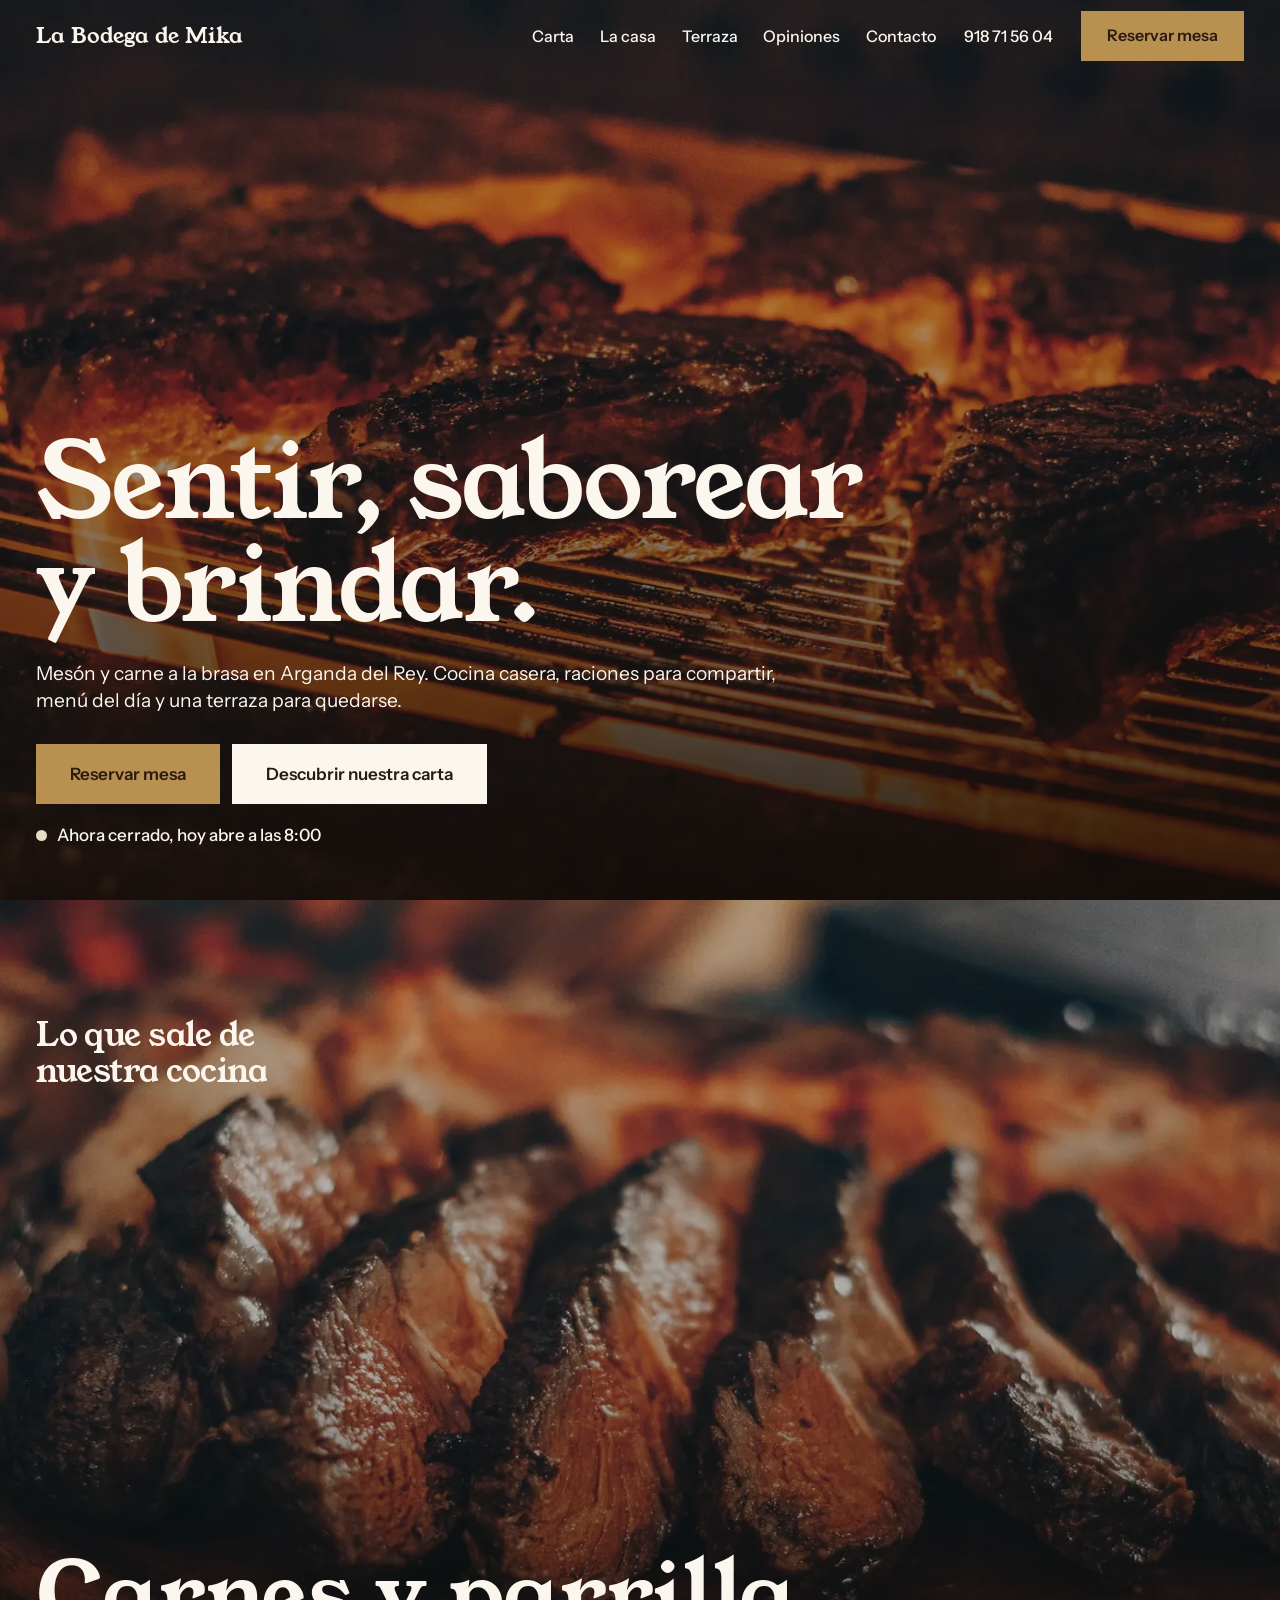
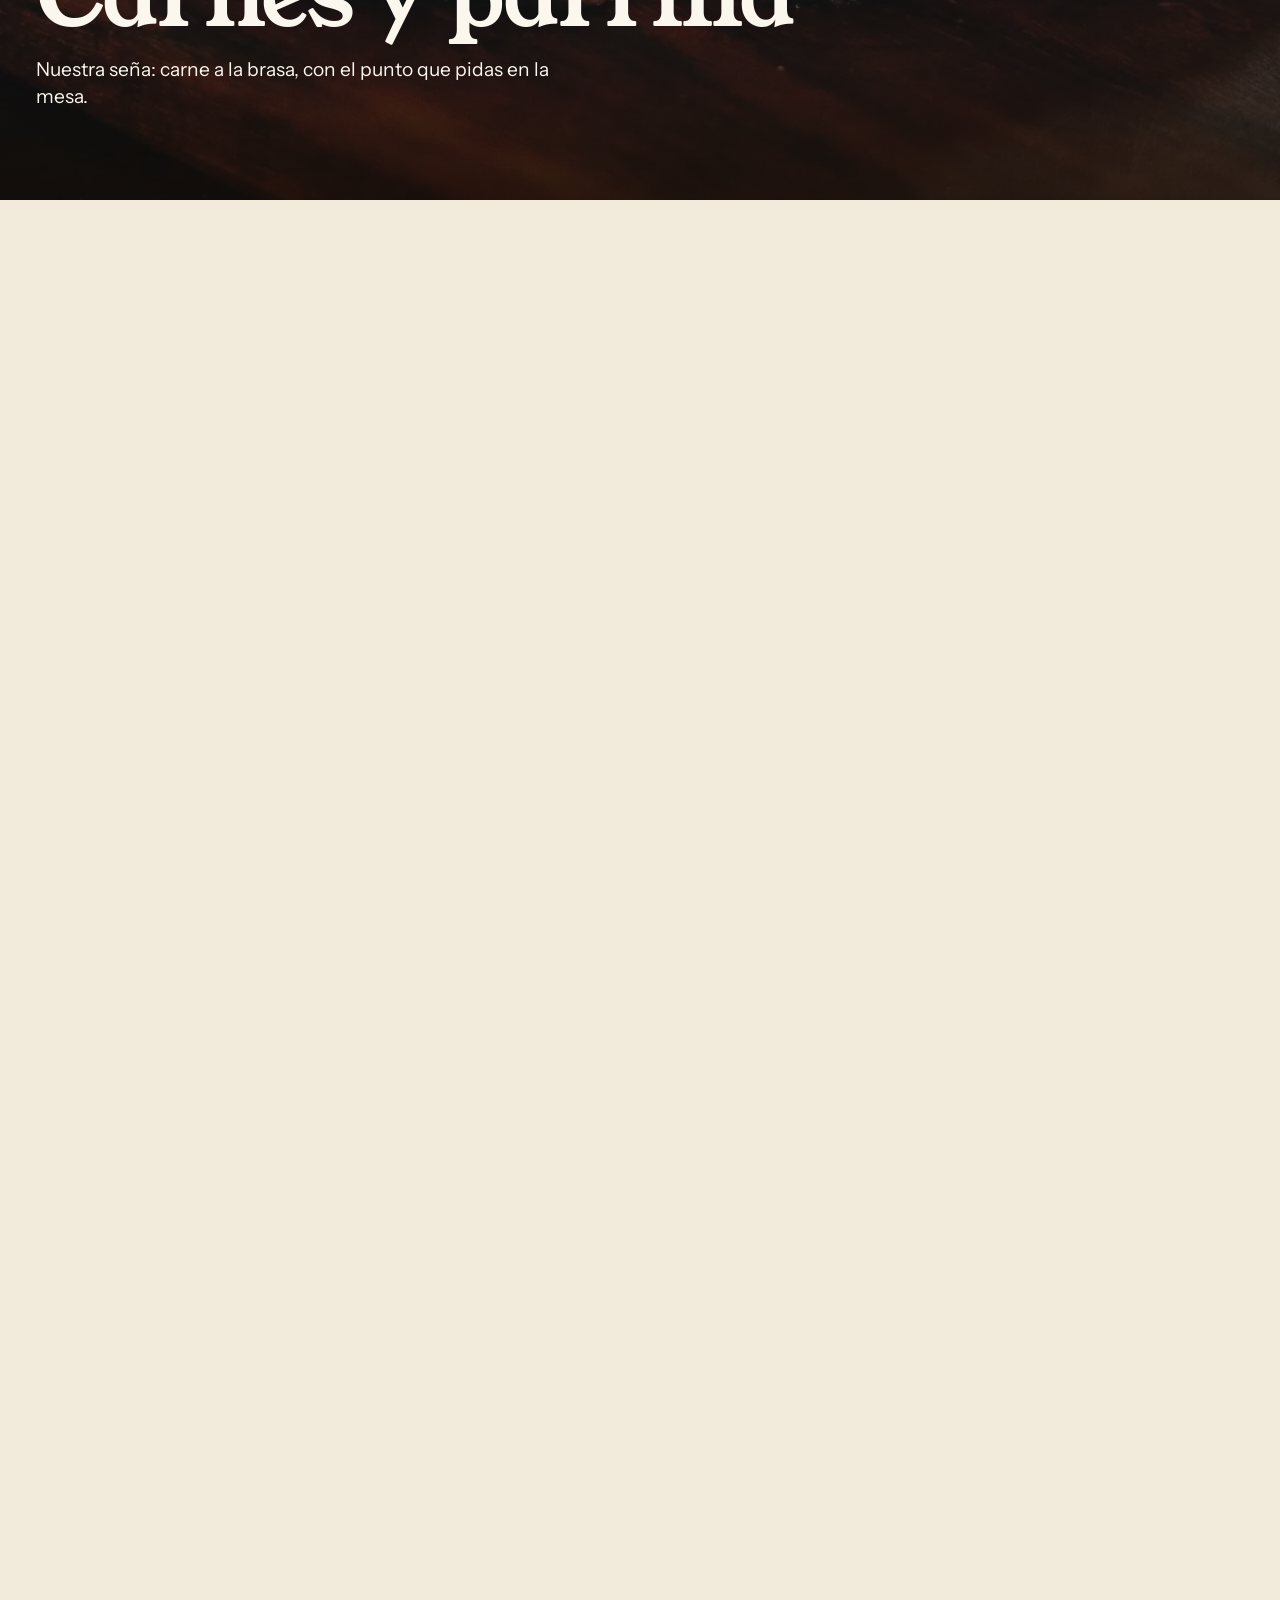
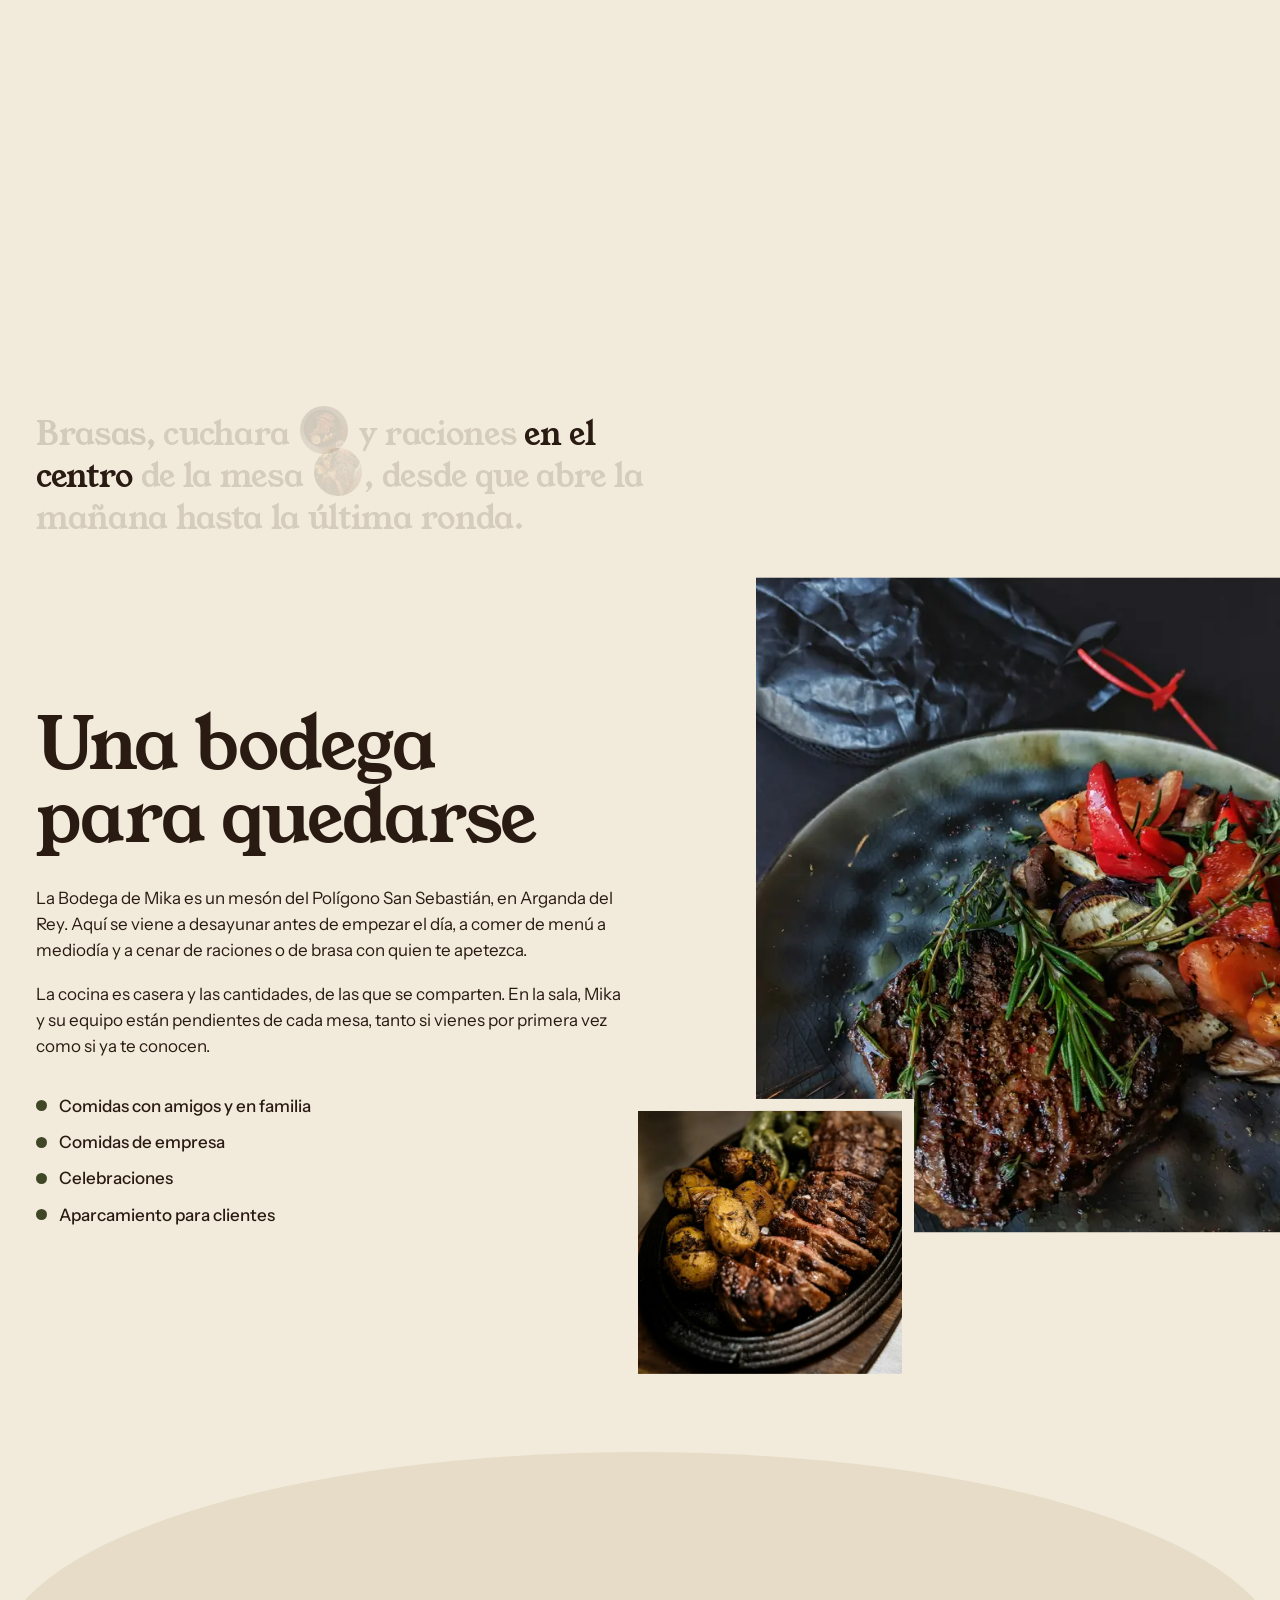
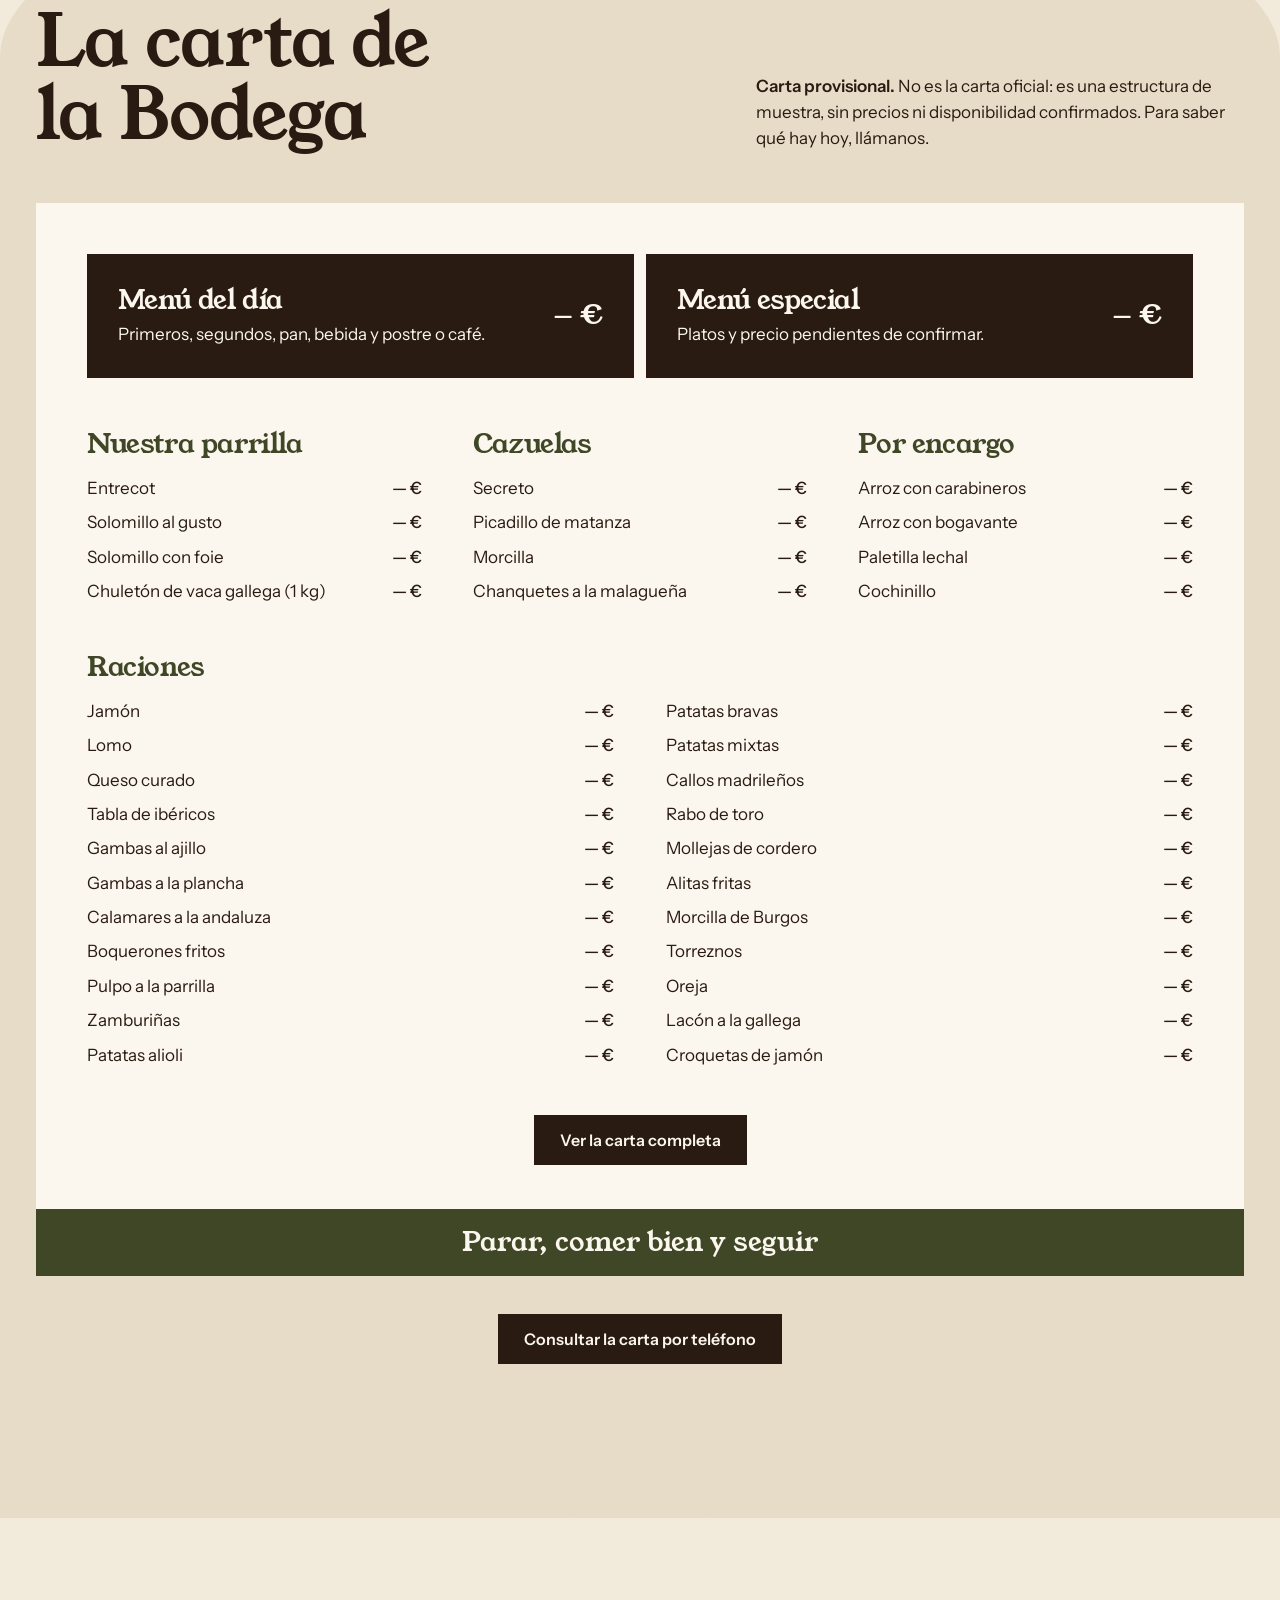
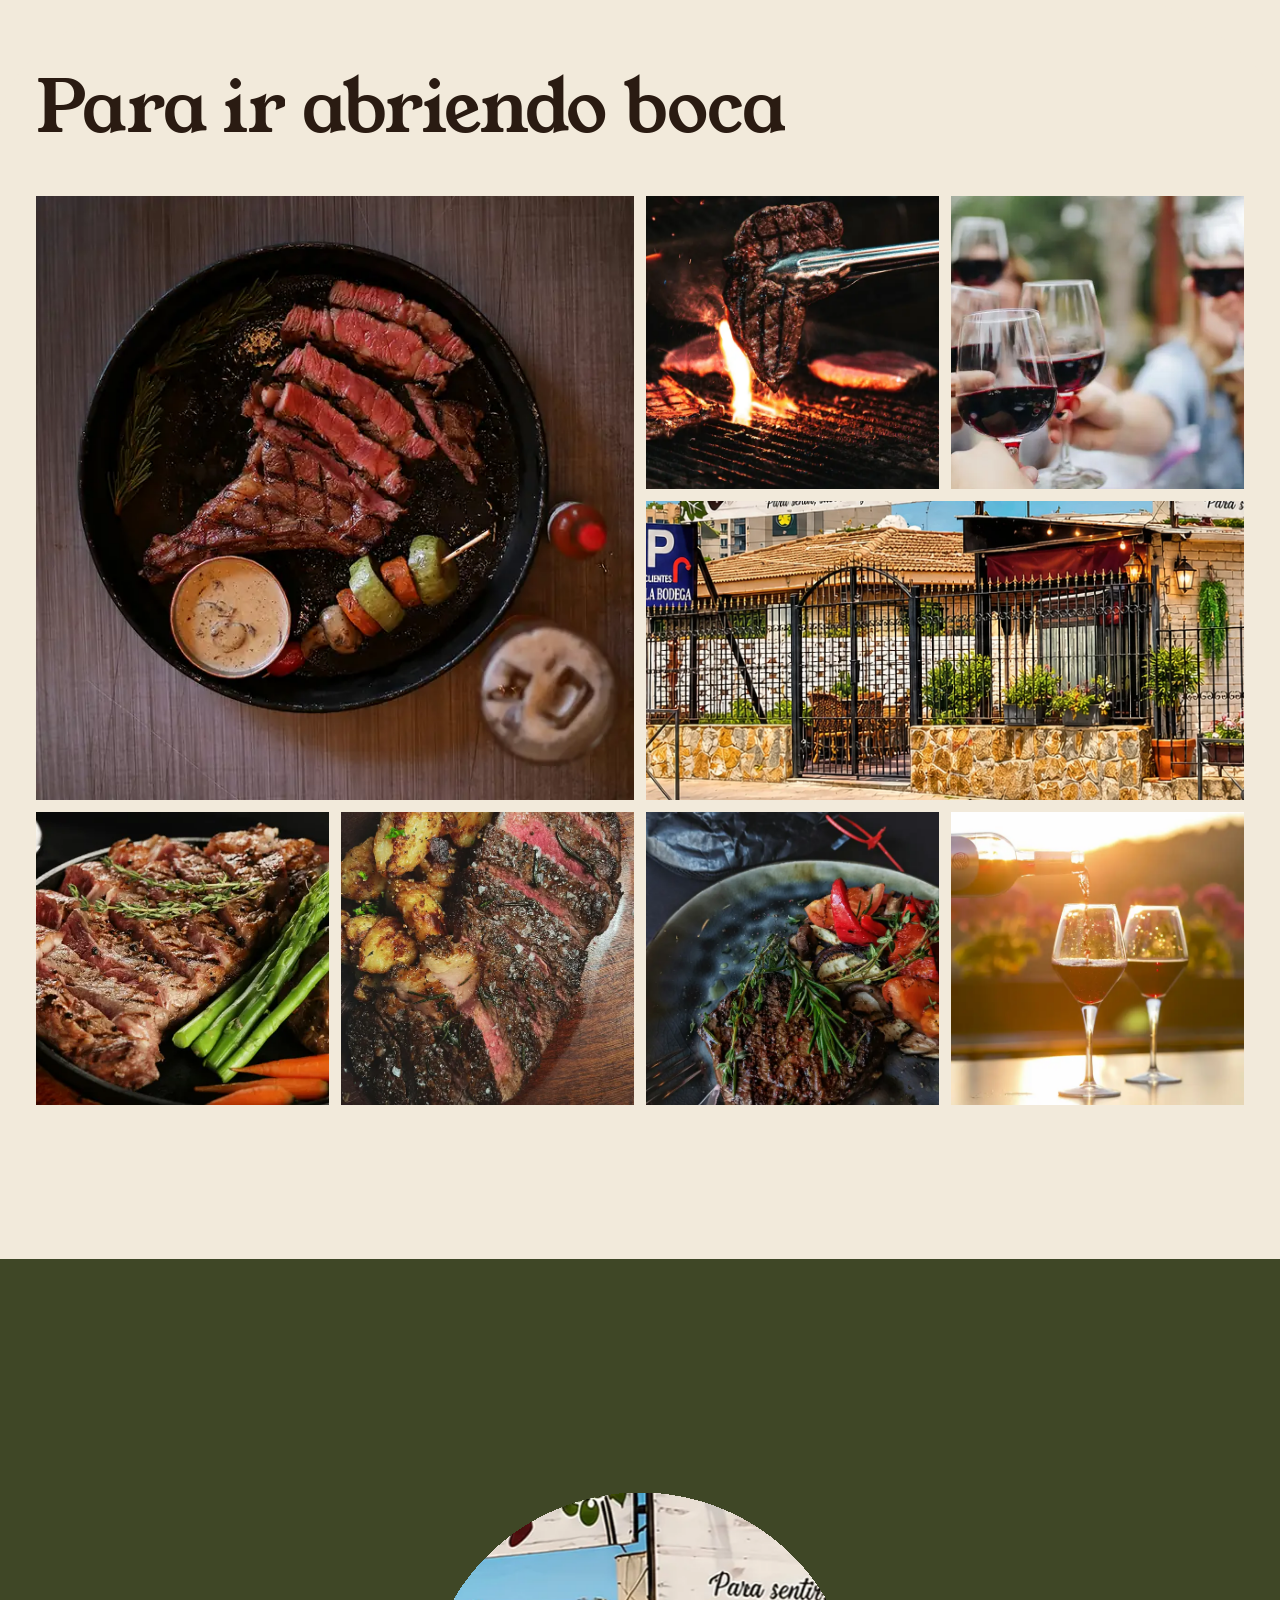
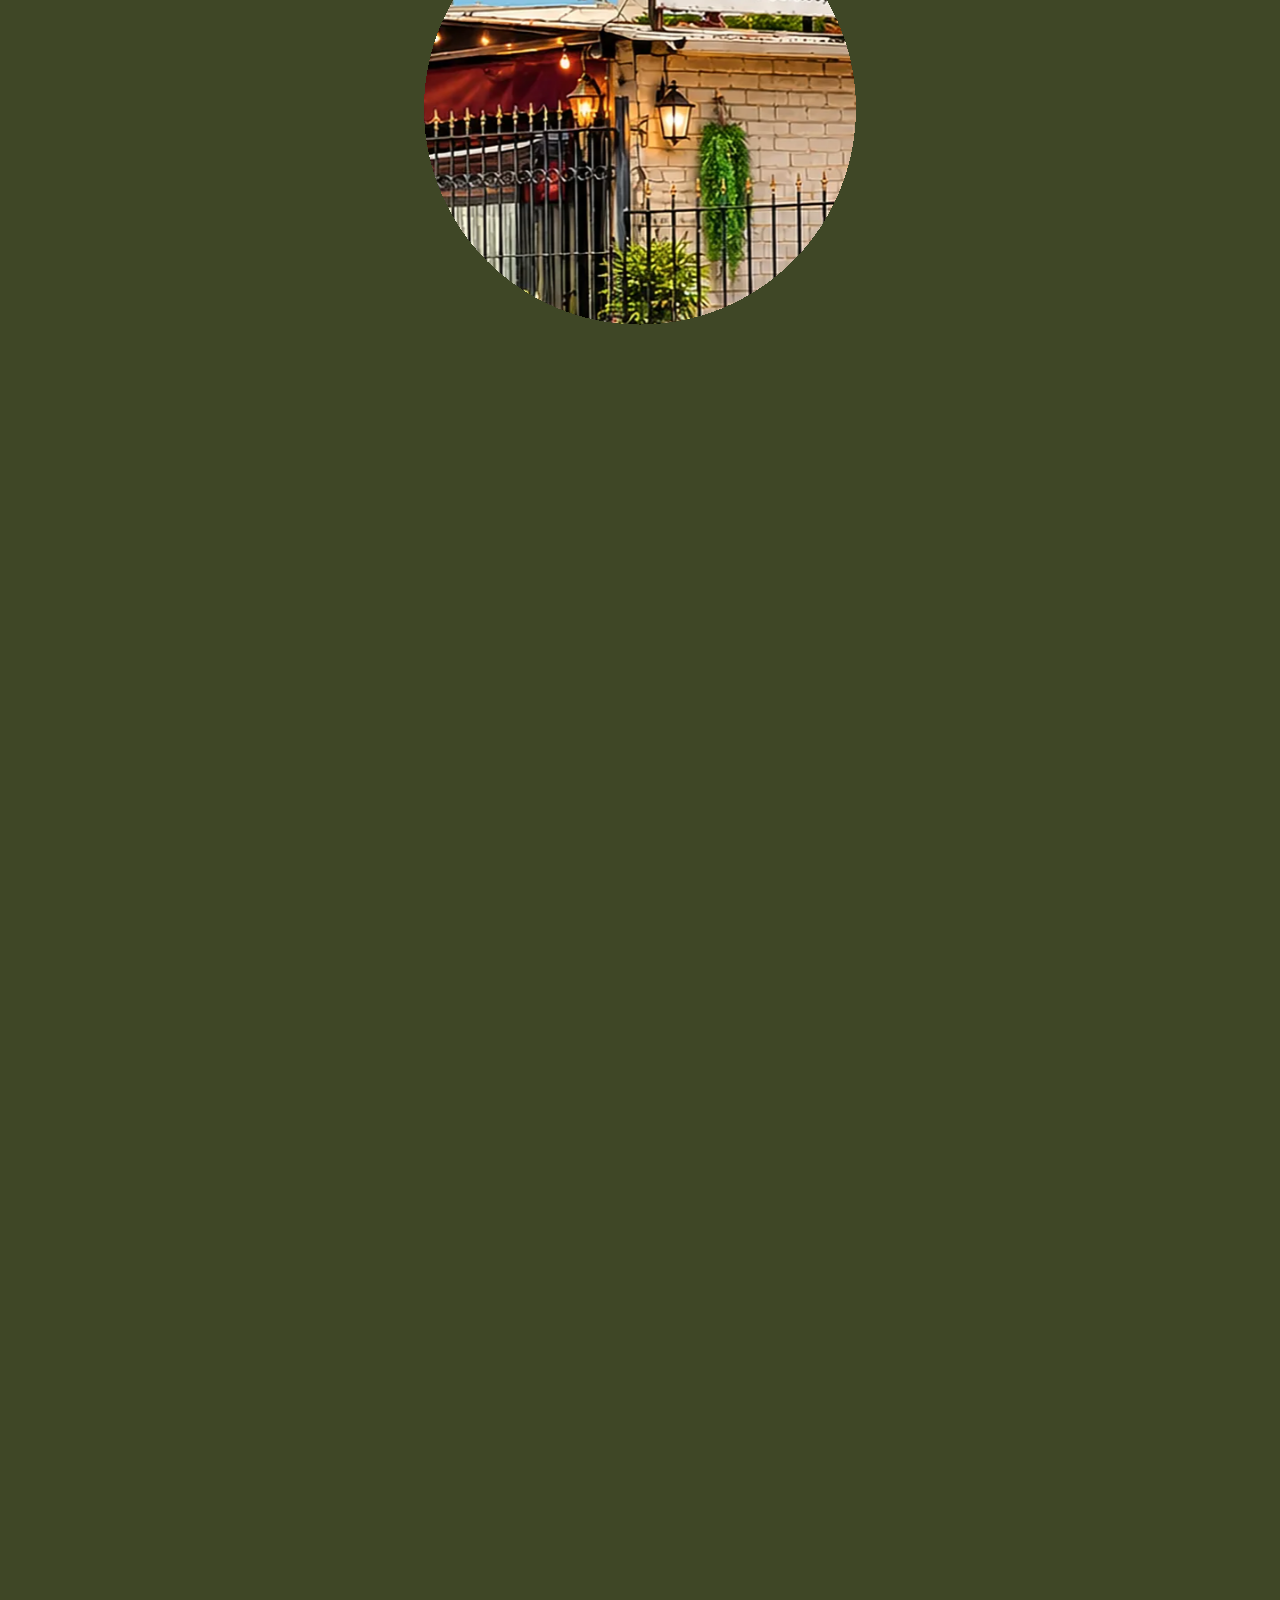
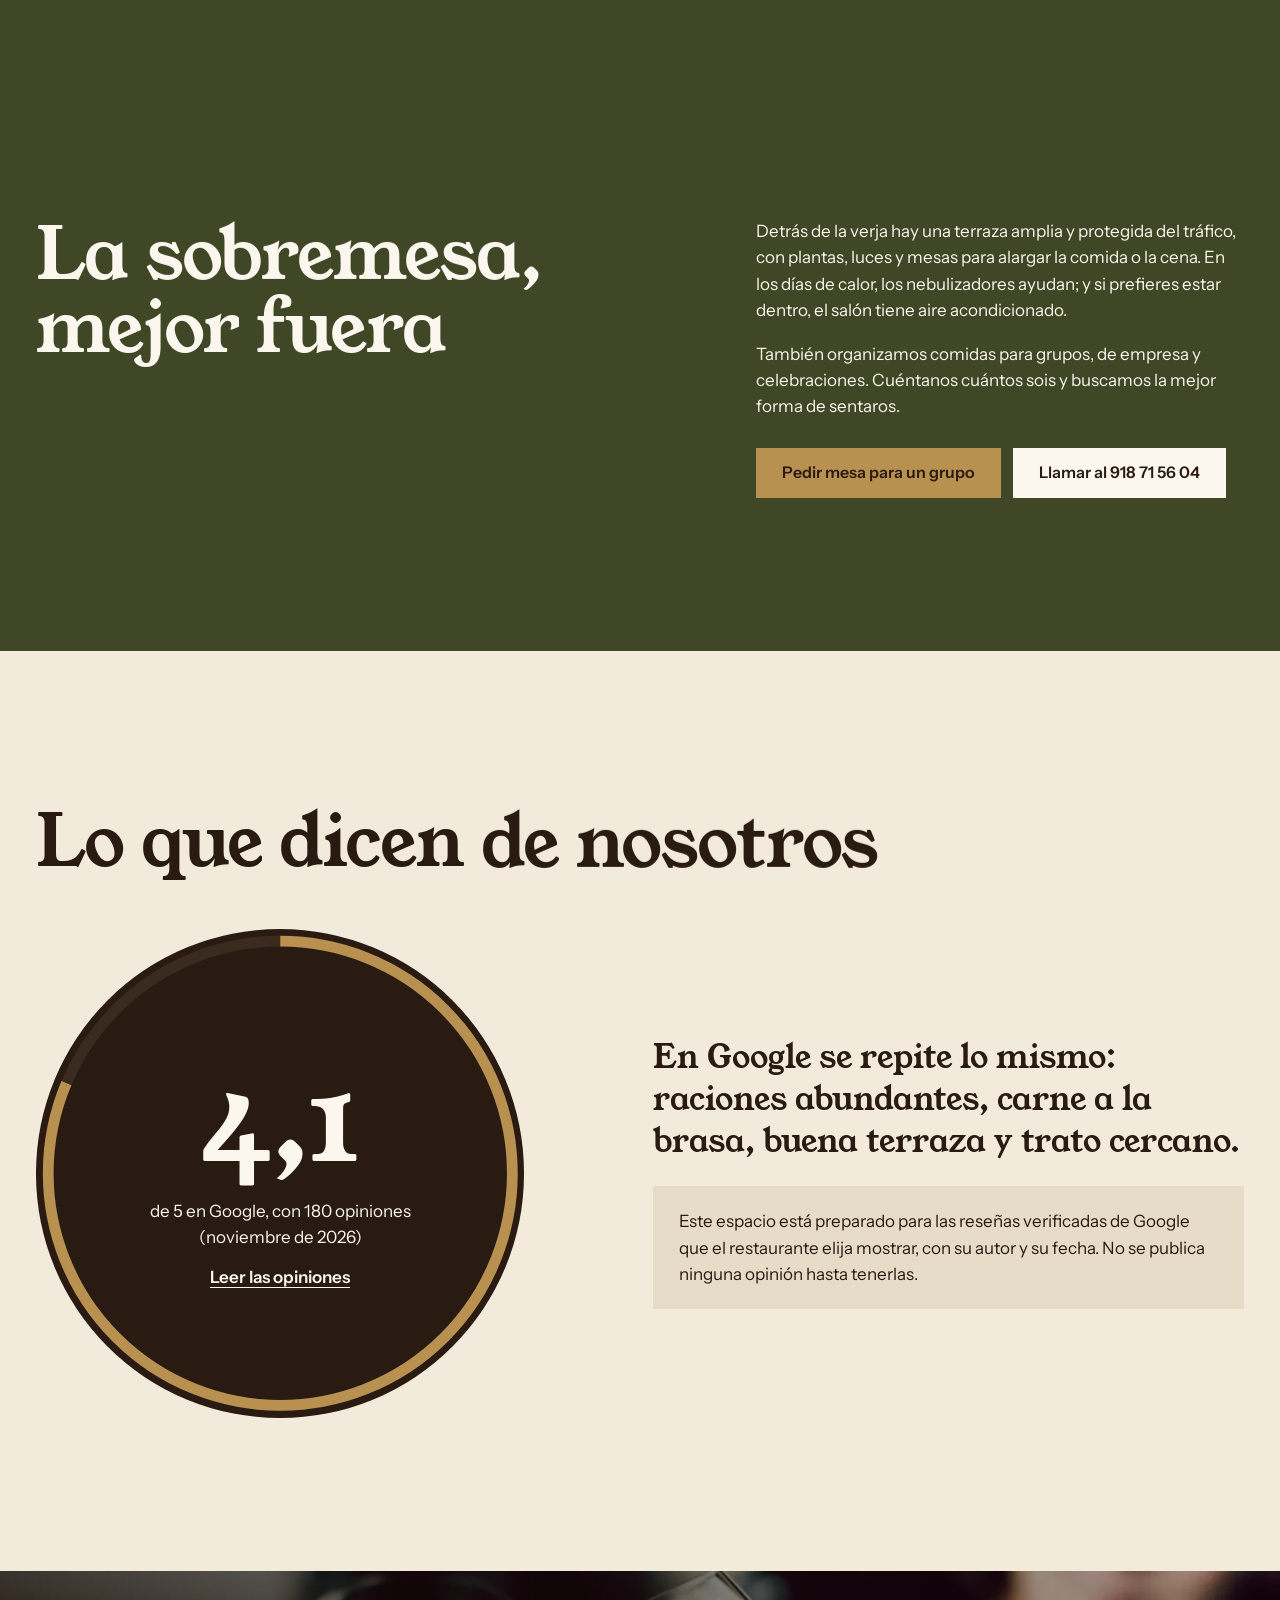
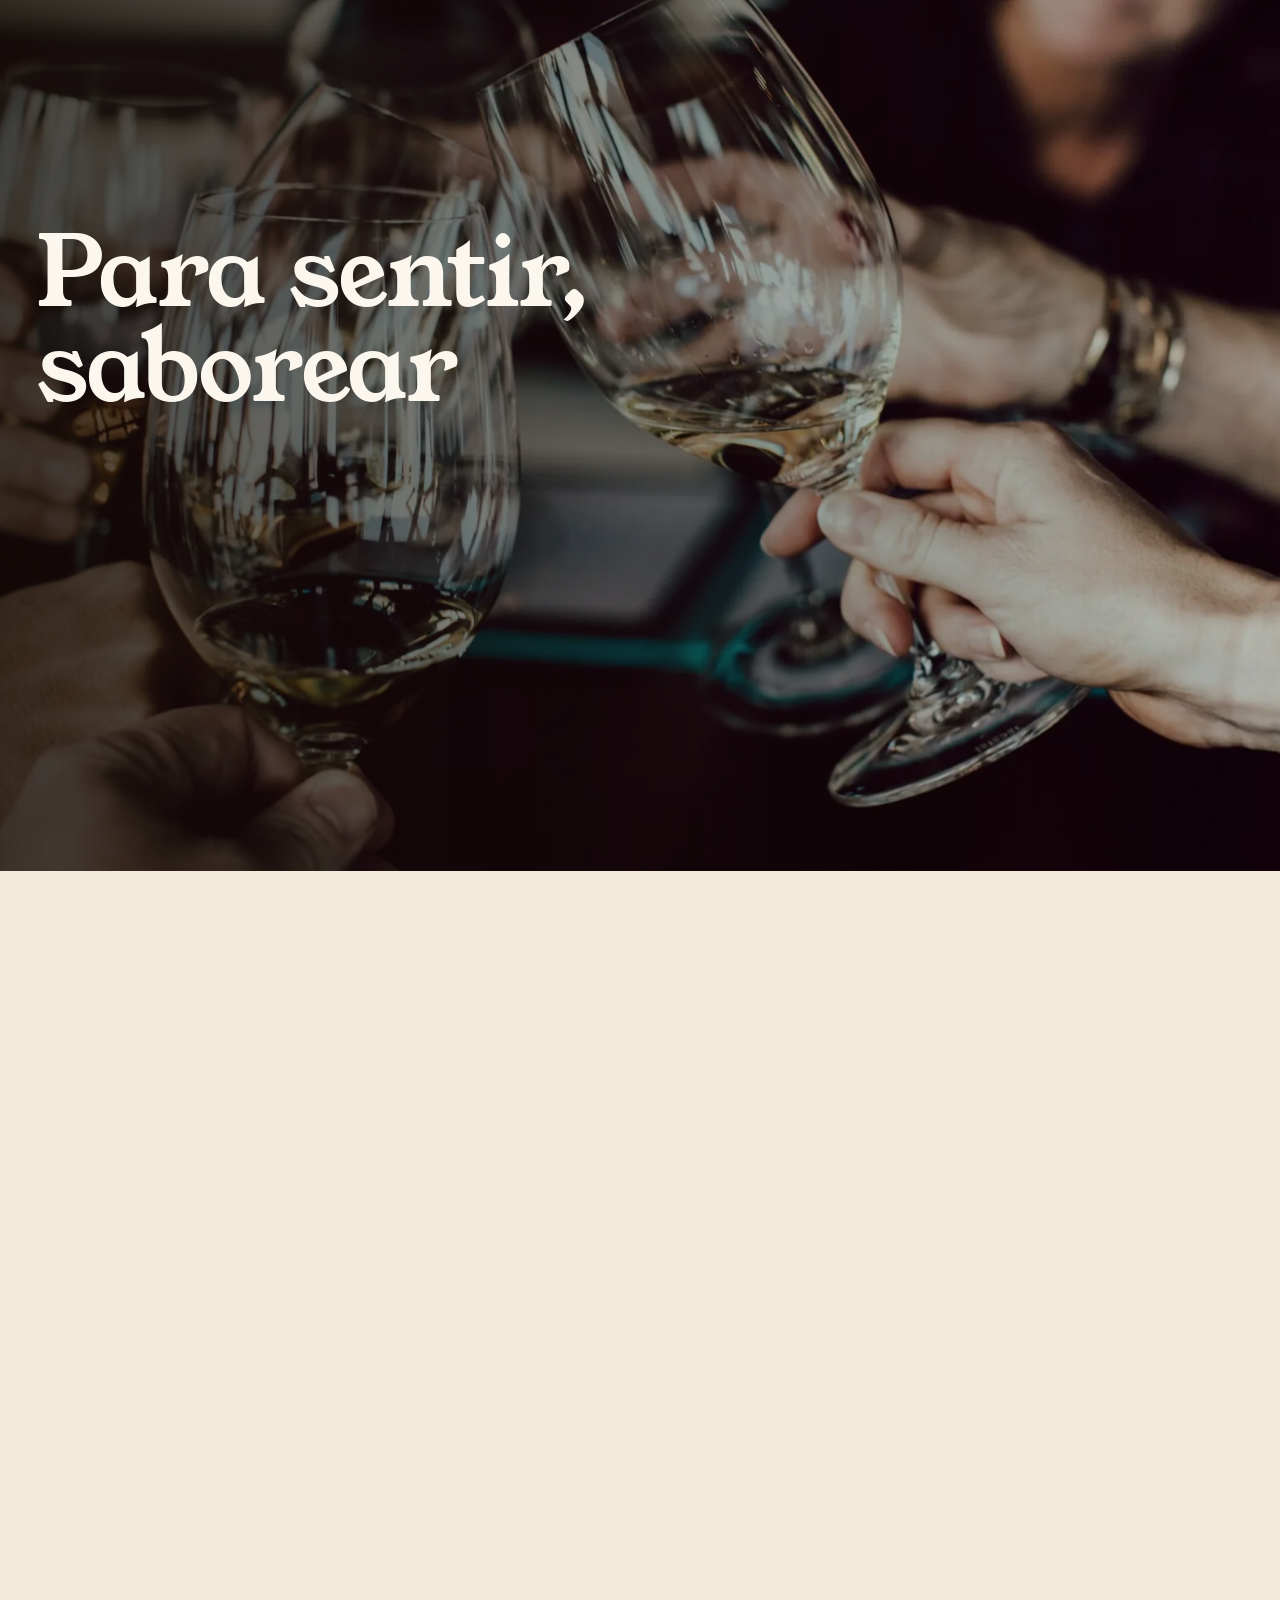
==== commit 34799ad6: "Rediseño con fotografía profesional y animaciones de scroll Co-Authored-By: Claude Opus 5.5 <noreply" ====
--- a/index.html
+++ b/index.html
@@ -16,8 +16,8 @@
 <meta name="theme-color" content="#2a1b12">
 <link rel="icon" href="img/icono.svg" type="image/svg+xml">
 <link rel="preload" href="fonts/young-serif-latin-400-normal.woff2" as="font" type="font/woff2" crossorigin>
-<link rel="preload" as="image" href="img/hero-plato.webp" imagesrcset="img/hero-plato-820.webp 820w, img/hero-plato.webp 1140w" imagesizes="(max-width: 700px) 135vw, 135vh">
-<link rel="stylesheet" href="css/estilos.css">
+<link rel="preload" as="image" href="img/esc-llamas.webp" media="(max-width: 700px)"><link rel="preload" as="image" href="img/esc-brasas.webp" media="(min-width: 701px)">
+<link rel="stylesheet" href="css/estilos.css?v=mvziiu8h">
 <script type="application/ld+json">{"@context":"https://schema.org","@type":"Restaurant","name":"La Bodega de Mika","telephone":"+34918715604","servesCuisine":["Española","Comida casera","Carne a la brasa"],"acceptsReservations":true,"address":{"@type":"PostalAddress","streetAddress":"Polígono San Sebastián, Camino de la Carrera Toledana, 9-10, Nave 9","postalCode":"28500","addressLocality":"Arganda del Rey","addressRegion":"Madrid","addressCountry":"ES"},"geo":{"@type":"GeoCoordinates","latitude":40.3042129,"longitude":-3.4538959},"sameAs":["https://www.instagram.com/labodegademika/","https://www.tiktok.com/@la.bodega.de.mika"]}</script>
 <script>document.documentElement.classList.add("js")</script>
 </head>
@@ -52,9 +52,9 @@
 </div>
 <main id="contenido">
 <section class="hero" id="inicio">
-  <div class="hero-plato"><div class="disco" data-disco><i></i><i></i><i></i><i></i><i></i><img class="plato" src="img/hero-plato.webp" srcset="img/hero-plato-820.webp 820w, img/hero-plato.webp 1140w" sizes="(max-width: 700px) 135vw, 135vh" width="1140" height="1140" fetchpriority="high" alt="Chuletón a la brasa cortado, servido en un plato azul"></div></div>
+  <picture class="hero-foto" data-hero-foto><source media="(max-width: 700px)" srcset="img/esc-llamas.webp"><img src="img/esc-brasas.webp" alt="Carne sobre unas brasas encendidas" fetchpriority="high" decoding="async"></picture>
   <div class="hero-txt">
-    <h1>Sentir, saborear y brindar.</h1>
+    <h1 data-letras>Sentir, saborear y brindar.</h1>
     <p class="hero-sub">Mesón y carne a la brasa en Arganda del Rey. Cocina casera, raciones para compartir, menú del día y una terraza para quedarse.</p>
     <div class="acciones">
       <a class="btn btn-bronce btn-gr" href="#reservas">Reservar mesa</a>
@@ -64,11 +64,59 @@
   </div>
 </section>
 
-<section class="casa" id="casa">
-  <p class="declaracion rv">Brasas, cuchara <img class="plato en-linea" src="img/plato-cazuela-480.webp" width="480" height="480" loading="lazy" decoding="async" alt=""> y raciones en el centro de la mesa <img class="plato en-linea" src="img/plato-bravas-480.webp" width="480" height="480" loading="lazy" decoding="async" alt="">, desde que abre la mañana hasta la última ronda.</p>
+<section class="espec" id="especialidades">
+  <h2 data-letras>Lo que sale de nuestra cocina</h2>
+  <div class="espec-rejilla">
+    <article class="espec-item">
+      <picture class="escena-foto"><source media="(max-width: 700px)" srcset="img/esc-carnes-m.webp"><img src="img/esc-carnes.webp" alt="Carne a la brasa cortada sobre una tabla de madera" loading="lazy" decoding="async"></picture>
+      <div class="espec-txt">
+        <h3>Carnes y parrilla</h3>
+        <p>Nuestra seña: carne a la brasa, con el punto que pidas en la mesa.</p>
+      </div>
+    </article>
+    <article class="espec-item">
+      <picture class="escena-foto"><source media="(max-width: 700px)" srcset="img/esc-guiso-m.webp"><img src="img/esc-guiso.webp" alt="Guiso de carne en una cazuela oscura" loading="lazy" decoding="async"></picture>
+      <div class="espec-txt">
+        <h3>Cocina casera</h3>
+        <p>Cuchara y elaboraciones de siempre, de las que saben a casa.</p>
+      </div>
+    </article>
+    <article class="espec-item">
+      <picture class="escena-foto"><source media="(max-width: 700px)" srcset="img/esc-raciones-m.webp"><img src="img/esc-raciones.webp" alt="Ración de patatas con salsa en el centro de una mesa" loading="lazy" decoding="async"></picture>
+      <div class="espec-txt">
+        <h3>Raciones para compartir</h3>
+        <p>Para poner en el centro y que nadie se quede con hambre.</p>
+      </div>
+    </article>
+    <article class="espec-item">
+      <picture class="escena-foto"><source media="(max-width: 700px)" srcset="img/esc-desayuno-m.webp"><img src="img/esc-desayuno.webp" alt="Manos partiendo pan en un desayuno con zumo de naranja" loading="lazy" decoding="async"></picture>
+      <div class="espec-txt">
+        <h3>Desayunos y aperitivos</h3>
+        <p>Abrimos temprano, para empezar el día o parar a media mañana.</p>
+      </div>
+    </article>
+    <article class="espec-item">
+      <picture class="escena-foto"><source media="(max-width: 700px)" srcset="img/esc-menu-m.webp"><img src="img/esc-menu.webp" alt="Plato de cocina servido en una mesa" loading="lazy" decoding="async"></picture>
+      <div class="espec-txt">
+        <h3>Menú del día</h3>
+        <p>A mediodía, primeros, segundos, pan, bebida y postre o café.</p>
+      </div>
+    </article>
+    <article class="espec-item">
+      <picture class="escena-foto"><source media="(max-width: 700px)" srcset="img/esc-postre-m.webp"><img src="img/esc-postre.webp" alt="Flan casero con caramelo" loading="lazy" decoding="async"></picture>
+      <div class="espec-txt">
+        <h3>Postres</h3>
+        <p>Postre casero para terminar sin prisa, con un café delante.</p>
+      </div>
+    </article>
+  </div>
+</section>
+
+<section class="casa" id="casa" data-cortina>
+  <p class="declaracion">Brasas, cuchara <img class="en-linea" src="img/gal-sarten-640.webp" width="240" height="240" loading="lazy" decoding="async" alt=""> y raciones en el centro de la mesa <img class="en-linea" src="img/gal-patatas-640.webp" width="240" height="240" loading="lazy" decoding="async" alt="">, desde que abre la mañana hasta la última ronda.</p>
   <div class="casa-rejilla">
     <div class="casa-txt">
-      <h2 class="rv">Una bodega para quedarse</h2>
+      <h2 data-letras>Una bodega para quedarse</h2>
       <div class="rv">
         <p>La Bodega de Mika es un mesón del Polígono San Sebastián, en Arganda del Rey. Aquí se viene a desayunar antes de empezar el día, a comer de menú a mediodía y a cenar de raciones o de brasa con quien te apetezca.</p>
         <p>La cocina es casera y las cantidades, de las que se comparten. En la sala, Mika y su equipo están pendientes de cada mesa, tanto si vienes por primera vez como si ya te conocen.</p>
@@ -80,61 +128,19 @@
         <li>Aparcamiento para clientes</li>
       </ul>
     </div>
-    <div class="casa-platos">
-      <img class="plato" src="img/plato-solomillo.webp" srcset="img/plato-solomillo-480.webp 480w, img/plato-solomillo.webp 900w" sizes="(max-width: 700px) 86vw, 52vw" width="900" height="900" loading="lazy" decoding="async" alt="Dos piezas de carne a la brasa con patatas y verduras" data-giro>
-      <img class="plato" src="img/plato-boquerones.webp" srcset="img/plato-boquerones-480.webp 480w, img/plato-boquerones.webp 900w" sizes="(max-width: 700px) 42vw, 22vw" width="900" height="900" loading="lazy" decoding="async" alt="Boquerones fritos con tomate" data-giro>
-    </div>
-  </div>
-</section>
-
-<section class="espec" id="especialidades">
-  <h2 class="rv">Lo que sale de nuestra cocina</h2>
-  <div class="espec-rejilla">
-    <article class="espec-item rv">
-      <img class="plato" src="img/plato-cazuela.webp" srcset="img/plato-cazuela-480.webp 480w, img/plato-cazuela.webp 900w" sizes="(max-width: 700px) 70vw, 30vw" width="900" height="900" loading="lazy" decoding="async" alt="Cazuela de guiso con patatas servida en la mesa" data-giro>
-      <h3>Cocina casera</h3>
-      <p>Cuchara y elaboraciones de siempre, de las que saben a casa.</p>
-      
-    </article>
-    <article class="espec-item rv">
-      <img class="plato" src="img/plato-chuleton.webp" srcset="img/plato-chuleton-480.webp 480w, img/plato-chuleton.webp 900w" sizes="(max-width: 700px) 70vw, 30vw" width="900" height="900" loading="lazy" decoding="async" alt="Carne a la brasa cortada en un plato azul" data-giro>
-      <h3>Carnes y parrilla</h3>
-      <p>Nuestra seña: carne a la brasa, con el punto que pidas en la mesa.</p>
-      
-    </article>
-    <article class="espec-item rv">
-      <img class="plato" src="img/plato-tabla.webp" srcset="img/plato-tabla-480.webp 480w, img/plato-tabla.webp 900w" sizes="(max-width: 700px) 70vw, 30vw" width="900" height="900" loading="lazy" decoding="async" alt="Plato de embutidos y queso curado con picos de pan" data-giro>
-      <h3>Raciones para compartir</h3>
-      <p>Para poner en el centro y que nadie se quede con hambre.</p>
-      
-    </article>
-    <article class="espec-item rv">
-      <img class="plato" src="img/plato-tortilla.webp" srcset="img/plato-tortilla-480.webp 480w, img/plato-tortilla.webp 900w" sizes="(max-width: 700px) 70vw, 30vw" width="900" height="900" loading="lazy" decoding="async" alt="Tortilla de patatas cortada" data-giro>
-      <h3>Desayunos y aperitivos</h3>
-      <p>Abrimos temprano, para empezar el día o parar a media mañana.</p>
-      <p class="nota">Imagen de referencia, no es un plato de la casa.</p>
-    </article>
-    <article class="espec-item rv">
-      <img class="plato" src="img/plato-chuleta.webp" srcset="img/plato-chuleta-480.webp 480w, img/plato-chuleta.webp 900w" sizes="(max-width: 700px) 70vw, 30vw" width="900" height="900" loading="lazy" decoding="async" alt="Carne a la plancha con patatas en plato blanco" data-giro>
-      <h3>Menú del día</h3>
-      <p>A mediodía, primeros, segundos, pan, bebida y postre o café.</p>
-      
-    </article>
-    <article class="espec-item rv">
-      <img class="plato" src="img/plato-tarta.webp" srcset="img/plato-tarta-480.webp 480w, img/plato-tarta.webp 900w" sizes="(max-width: 700px) 70vw, 30vw" width="900" height="900" loading="lazy" decoding="async" alt="Porción de tarta con nata y caramelo" data-giro>
-      <h3>Postres</h3>
-      <p>Postre casero para terminar sin prisa, con un café delante.</p>
-      
-    </article>
-  </div>
-</section>
-
-<section class="carta" id="carta">
+    <div class="casa-fotos">
+      <div class="casa-f1" data-prof="-10"><img src="img/gal-romero.webp" srcset="img/gal-romero-640.webp 640w, img/gal-romero.webp 1200w" sizes="(max-width: 700px) 86vw, 44vw" width="1200" height="800" loading="lazy" decoding="async" alt="Carne con romero y verduras en un plato oscuro"></div>
+      <div class="casa-f2" data-prof="14"><img src="img/gal-plancha.webp" srcset="img/gal-plancha-640.webp 640w, img/gal-plancha.webp 1200w" sizes="(max-width: 700px) 50vw, 24vw" width="1200" height="800" loading="lazy" decoding="async" alt="Carne a la plancha servida en la mesa"></div>
+    </div>
+  </div>
+</section>
+
+<section class="carta" id="carta" data-cortina>
   <div class="carta-cab">
-    <h2 class="rv">La carta de la Bodega</h2>
+    <h2 data-letras>La carta de la Bodega</h2>
     <p class="carta-aviso rv pend"><strong>Carta provisional.</strong> No es la carta oficial: es una estructura de muestra, sin precios ni disponibilidad confirmados. Para saber qué hay hoy, llámanos.</p>
   </div>
-  <div class="mantel rv">
+  <div class="mantel">
     <div class="menus">
       <div class="menu-dia"><h3>Menú del día</h3><p>Primeros, segundos, pan, bebida y postre o café.</p><span class="precio pend" title="Precio pendiente"><span aria-hidden="true">— €</span><span class="sr">Precio pendiente</span></span></div>
       <div class="menu-dia"><h3>Menú especial</h3><p>Platos y precio pendientes de confirmar.</p><span class="precio pend" title="Precio pendiente"><span aria-hidden="true">— €</span><span class="sr">Precio pendiente</span></span></div>
@@ -202,52 +208,47 @@
   </div>
 </section>
 
-<section class="galeria" id="galeria">
-  <h2 class="rv">Así llega a la mesa</h2>
-  <div class="aro" aria-hidden="true" data-aro>
-    <div class="aro-giro" data-aro-giro>
-      <img src="img/plato-chuleton-480.webp" width="480" height="480" loading="lazy" decoding="async" alt="" draggable="false" style="--i:0"><img src="img/plato-bravas-480.webp" width="480" height="480" loading="lazy" decoding="async" alt="" draggable="false" style="--i:1"><img src="img/plato-pulpo-480.webp" width="480" height="480" loading="lazy" decoding="async" alt="" draggable="false" style="--i:2"><img src="img/plato-tabla-480.webp" width="480" height="480" loading="lazy" decoding="async" alt="" draggable="false" style="--i:3"><img src="img/plato-boquerones-480.webp" width="480" height="480" loading="lazy" decoding="async" alt="" draggable="false" style="--i:4"><img src="img/plato-solomillo-480.webp" width="480" height="480" loading="lazy" decoding="async" alt="" draggable="false" style="--i:5"><img src="img/plato-calamares-480.webp" width="480" height="480" loading="lazy" decoding="async" alt="" draggable="false" style="--i:6"><img src="img/plato-tarta-480.webp" width="480" height="480" loading="lazy" decoding="async" alt="" draggable="false" style="--i:7">
-    </div>
-  </div>
+<section class="galeria" id="galeria" data-cortina>
+  <h2 data-letras>Para ir abriendo boca</h2>
   <ul class="galeria-rejilla">
-    <li class="g-a rv">
-      <button type="button" class="g-boton fondo-espresso" data-foto="0" aria-label="Ampliar: Carne a la brasa">
-        <img class="plato" src="img/plato-solomillo.webp" srcset="img/plato-solomillo-480.webp 480w, img/plato-solomillo.webp 900w" sizes="(max-width: 700px) 80vw, 40vw" width="900" height="900" loading="lazy" decoding="async" alt="Carne a la brasa con patatas y verduras en plato azul">
-      </button>
-    </li>
-    <li class="g-b rv">
-      <button type="button" class="g-boton fondo-crema" data-foto="1" aria-label="Ampliar: Boquerones fritos con tomate">
-        <img class="plato" src="img/plato-boquerones.webp" srcset="img/plato-boquerones-480.webp 480w, img/plato-boquerones.webp 900w" sizes="(max-width: 700px) 42vw, 22vw" width="900" height="900" loading="lazy" decoding="async" alt="Boquerones fritos con rodajas de tomate">
-      </button>
-    </li>
-    <li class="g-b rv">
-      <button type="button" class="g-boton fondo-oliva" data-foto="2" aria-label="Ampliar: Patatas bravas">
-        <img class="plato" src="img/plato-bravas.webp" srcset="img/plato-bravas-480.webp 480w, img/plato-bravas.webp 900w" sizes="(max-width: 700px) 42vw, 22vw" width="900" height="900" loading="lazy" decoding="async" alt="Patatas bravas">
-      </button>
-    </li>
-    <li class="g-c rv">
-      <button type="button" class="g-boton fondo-foto" data-foto="3" aria-label="Ampliar: Entrada a la terraza">
-        <img class="g-foto" src="img/terraza-verja.webp" width="820" height="380" loading="lazy" decoding="async" alt="Entrada a la terraza, con verja de forja, plantas y sillas de mimbre">
-      </button>
-    </li>
-    <li class="g-b rv">
-      <button type="button" class="g-boton fondo-bronce" data-foto="4" aria-label="Ampliar: Pulpo a la parrilla">
-        <img class="plato" src="img/plato-pulpo.webp" srcset="img/plato-pulpo-480.webp 480w, img/plato-pulpo.webp 900w" sizes="(max-width: 700px) 42vw, 22vw" width="900" height="900" loading="lazy" decoding="async" alt="Pulpo a la parrilla con patatas y pimiento">
-      </button>
-    </li>
-    <li class="g-b rv">
-      <button type="button" class="g-boton fondo-crema" data-foto="5" aria-label="Ampliar: Calamares con ensalada">
-        <img class="plato" src="img/plato-calamares.webp" srcset="img/plato-calamares-480.webp 480w, img/plato-calamares.webp 900w" sizes="(max-width: 700px) 42vw, 22vw" width="900" height="900" loading="lazy" decoding="async" alt="Calamares fritos con ensalada y limón">
-      </button>
-    </li>
-    <li class="g-b rv">
-      <button type="button" class="g-boton fondo-espresso" data-foto="6" aria-label="Ampliar: Carne con patatas">
-        <img class="plato" src="img/plato-entrecot.webp" srcset="img/plato-entrecot-480.webp 480w, img/plato-entrecot.webp 900w" sizes="(max-width: 700px) 42vw, 22vw" width="900" height="900" loading="lazy" decoding="async" alt="Carne con patatas fritas en plato con cenefa verde">
-      </button>
-    </li>
-    <li class="g-b rv">
-      <button type="button" class="g-boton fondo-oliva" data-foto="7" aria-label="Ampliar: Verduras a la brasa">
-        <img class="plato" src="img/plato-verduras.webp" srcset="img/plato-verduras-480.webp 480w, img/plato-verduras.webp 900w" sizes="(max-width: 700px) 42vw, 22vw" width="900" height="900" loading="lazy" decoding="async" alt="Verduras a la brasa con patatas en plato azul">
+    <li class="g-a">
+      <button type="button" class="g-boton" data-foto="0" aria-label="Ampliar: Carne a la brasa">
+        <img src="img/gal-sarten.webp" srcset="img/gal-sarten-640.webp 640w, img/gal-sarten.webp 1200w" sizes="(max-width: 700px) 92vw, 48vw" width="1200" height="800" loading="lazy" decoding="async" alt="Carne cortada en una sartén de hierro, vista desde arriba">
+      </button>
+    </li>
+    <li class="g-b">
+      <button type="button" class="g-boton" data-foto="1" aria-label="Ampliar: Sobre las brasas">
+        <img src="img/gal-pinzas.webp" srcset="img/gal-pinzas-640.webp 640w, img/gal-pinzas.webp 1200w" sizes="(max-width: 700px) 46vw, 24vw" width="1200" height="800" loading="lazy" decoding="async" alt="Pinzas volteando una pieza de carne sobre las brasas">
+      </button>
+    </li>
+    <li class="g-b">
+      <button type="button" class="g-boton" data-foto="2" aria-label="Ampliar: Para brindar">
+        <img src="img/gal-copas.webp" srcset="img/gal-copas-640.webp 640w, img/gal-copas.webp 1200w" sizes="(max-width: 700px) 46vw, 24vw" width="1200" height="800" loading="lazy" decoding="async" alt="Copas de vino tinto brindando">
+      </button>
+    </li>
+    <li class="g-c">
+      <button type="button" class="g-boton" data-foto="3" aria-label="Ampliar: Nuestra terraza">
+        <img src="img/terraza-verja.webp" width="1400" height="649" loading="lazy" decoding="async" alt="Entrada a la terraza de La Bodega de Mika, con verja de forja, plantas y sillas de mimbre">
+      </button>
+    </li>
+    <li class="g-b">
+      <button type="button" class="g-boton" data-foto="4" aria-label="Ampliar: Carne y verdura">
+        <img src="img/gal-chuleton.webp" srcset="img/gal-chuleton-640.webp 640w, img/gal-chuleton.webp 1200w" sizes="(max-width: 700px) 46vw, 24vw" width="1200" height="800" loading="lazy" decoding="async" alt="Chuletón con espárragos en una fuente">
+      </button>
+    </li>
+    <li class="g-b">
+      <button type="button" class="g-boton" data-foto="5" aria-label="Ampliar: Con patatas asadas">
+        <img src="img/gal-patatas.webp" srcset="img/gal-patatas-640.webp 640w, img/gal-patatas.webp 1200w" sizes="(max-width: 700px) 46vw, 24vw" width="1200" height="800" loading="lazy" decoding="async" alt="Carne con patatas asadas">
+      </button>
+    </li>
+    <li class="g-b">
+      <button type="button" class="g-boton" data-foto="6" aria-label="Ampliar: Carne con romero">
+        <img src="img/gal-romero.webp" srcset="img/gal-romero-640.webp 640w, img/gal-romero.webp 1200w" sizes="(max-width: 700px) 46vw, 24vw" width="1200" height="800" loading="lazy" decoding="async" alt="Carne con romero y verduras en un plato oscuro">
+      </button>
+    </li>
+    <li class="g-b">
+      <button type="button" class="g-boton" data-foto="7" aria-label="Ampliar: Al caer la tarde">
+        <img src="img/gal-vino.webp" srcset="img/gal-vino-640.webp 640w, img/gal-vino.webp 1200w" sizes="(max-width: 700px) 46vw, 24vw" width="1200" height="800" loading="lazy" decoding="async" alt="Dos copas de vino al atardecer">
       </button>
     </li>
   </ul>
@@ -260,9 +261,9 @@
 </dialog>
 
 <section class="terraza" id="terraza">
-  <div class="terraza-foto"><img src="img/fachada.webp" srcset="img/fachada-900.webp 900w, img/fachada.webp 1672w" sizes="100vw" width="1672" height="941" loading="lazy" decoding="async" alt="Fachada de La Bodega de Mika con sus carteles, la verja de forja, faroles y jardineras con flores" data-deriva></div>
+  <div class="terraza-foto"><img src="img/fachada.webp" srcset="img/fachada-900.webp 1200w, img/fachada.webp 2600w" sizes="100vw" width="2600" height="1463" loading="lazy" decoding="async" alt="Fachada de La Bodega de Mika con sus carteles, la verja de forja, faroles y jardineras con flores"></div>
   <div class="terraza-txt">
-    <h2 class="rv">La sobremesa, mejor fuera</h2>
+    <h2 data-letras>La sobremesa, mejor fuera</h2>
     <div class="rv">
       <p>Detrás de la verja hay una terraza amplia y protegida del tráfico, con plantas, luces y mesas para alargar la comida o la cena. En los días de calor, los nebulizadores ayudan; y si prefieres estar dentro, el salón tiene aire acondicionado.</p>
       <p>También organizamos comidas para grupos, de empresa y celebraciones. Cuéntanos cuántos sois y buscamos la mejor forma de sentaros.</p>
@@ -274,10 +275,11 @@
   </div>
 </section>
 
-<section class="opiniones" id="opiniones">
-  <h2 class="rv">Lo que dicen de nosotros</h2>
+<section class="opiniones" id="opiniones" data-cortina>
+  <h2 data-letras>Lo que dicen de nosotros</h2>
   <div class="opiniones-rejilla">
     <a class="nota-google rv" href="https://www.google.com/maps/place/?q=place_id:ChIJd50fSNw_Qg0RI6EG5Twwgm8" target="_blank" rel="noopener">
+      <svg class="anillo" viewBox="0 0 100 100" aria-hidden="true"><circle class="anillo-pista" cx="50" cy="50" r="47.5" pathLength="100"/><circle class="anillo-valor" cx="50" cy="50" r="47.5" pathLength="100"/></svg>
       <strong>4,7</strong>
       <span>de 5 en Google, con 180 opiniones (noviembre de 2026)</span>
       <span class="ir">Leer las opiniones</span>
@@ -289,9 +291,25 @@
   </div>
 </section>
 
-<section class="reservas" id="reservas">
+<section class="brindis" id="brindis">
+  <picture class="escena-foto"><source media="(max-width: 700px)" srcset="img/esc-brindis-m.webp"><img src="img/esc-brindis.webp" alt="Varias personas brindando con copas de vino tinto" loading="lazy" decoding="async"></picture>
+  <h2 class="brindis-t">
+    <span class="brindis-l">Para sentir,</span>
+    <span class="brindis-l">saborear</span>
+    <span class="brindis-l">y brindar.</span>
+  </h2>
+  <div class="brindis-fin">
+    <p>Te guardamos sitio en la mesa. Dinos cuándo venís y cuántos sois.</p>
+    <div class="acciones">
+      <a class="btn btn-bronce btn-gr" href="#reservas">Reservar mesa</a>
+      <a class="btn btn-claro btn-gr" href="tel:+34918715604">Llamar al 918 71 56 04</a>
+    </div>
+  </div>
+</section>
+
+<section class="reservas" id="reservas" data-cortina>
   <div class="reservas-cab">
-    <h2 class="rv">Reserva tu mesa</h2>
+    <h2 data-letras>Reserva tu mesa</h2>
     <p class="rv">Lo más rápido es llamar. Si lo prefieres, déjanos tu solicitud y te contestamos.</p>
     <div class="acciones rv">
       <a class="btn btn-osc btn-gr" href="tel:+34918715604">Llamar al 918 71 56 04</a>
@@ -344,7 +362,7 @@
         <address>Polígono San Sebastián, Camino de la Carrera Toledana, 9-10, Nave 9<br>28500 Arganda del Rey, Madrid</address>
         <p><a class="enlace" href="tel:+34918715604">918 71 56 04</a> · <a class="enlace" href="tel:+34672136626">672 136 626</a></p>
         <div class="mapa" data-mapa data-src="https://www.google.com/maps?q=40.3042129,-3.4538959&z=16&hl=es&output=embed">
-          <img src="img/fachada-900.webp" width="900" height="506" loading="lazy" decoding="async" alt="">
+          <img src="img/fachada-900.webp" width="1200" height="675" loading="lazy" decoding="async" alt="">
           <div class="mapa-acc">
             <a class="btn btn-bronce" href="https://www.google.com/maps/dir/?api=1&destination=40.3042129,-3.4538959&destination_place_id=ChIJd50fSNw_Qg0RI6EG5Twwgm8" target="_blank" rel="noopener">Abrir la ruta</a>
             <button class="btn btn-claro" type="button" data-mapa-btn>Ver el mapa aquí</button>
@@ -390,14 +408,18 @@
     <a href="aviso-legal.html">Aviso legal</a>
     <a href="privacidad.html">Política de privacidad</a>
     <a href="cookies.html">Cookies</a>
-    <span>Web de demostración, no publicada</span>
+    <span>Web de demostración. Fotos de platos de muestra, no son de la casa.</span>
   </div>
 </footer>
 <div class="accesos" data-accesos>
   <a class="btn btn-claro" href="tel:+34918715604">Llamar</a>
   <a class="btn btn-bronce" href="#reservas">Reservar</a>
 </div>
-<script src="js/config.js"></script>
-<script src="js/main.js" defer></script>
+<script src="js/config.js?v=mvziiu8h"></script>
+<script src="js/main.js?v=mvziiu8h" defer></script>
+<script src="js/vendor/gsap.min.js" defer></script>
+<script src="js/vendor/ScrollTrigger.min.js" defer></script>
+<script src="js/vendor/lenis.min.js" defer></script>
+<script src="js/animaciones.js?v=mvziiu8h" defer></script>
 </body>
 </html>
--- a/css/estilos.css
+++ b/css/estilos.css
@@ -54,17 +54,15 @@
 html.revision .pend { background: #ffe873 !important; color: #111 !important; }
 
 /* Botones */
-.btn { display: inline-flex; align-items: center; justify-content: center; min-height: 48px; padding: 11px 26px; border: 0; border-radius: 99px; font: 600 16px/1.2 var(--sans); text-decoration: none; text-align: center; cursor: pointer; transition: transform .25s var(--mov), background-color .25s, color .25s; }
-.btn:hover { transform: translateY(-2px); }
-.btn:active { transform: translateY(0) scale(.97); }
+.btn { position: relative; display: inline-flex; align-items: center; justify-content: center; min-height: 50px; padding: 12px 26px; border: 0; border-radius: 0; font: 600 16px/1.2 var(--sans); text-decoration: none; text-align: center; cursor: pointer; overflow: hidden; isolation: isolate; transition: color .35s var(--mov), transform .2s var(--mov); }
+.btn::before { content: ""; position: absolute; inset: 0; z-index: -1; background: var(--barrido, var(--espresso)); transform: scaleY(0); transform-origin: bottom; transition: transform .45s var(--mov); }
+.btn:hover::before { transform: scaleY(1); }
+.btn:active { transform: scale(.97); }
 .btn:disabled { opacity: .6; cursor: progress; }
-.btn-gr { min-height: 56px; padding: 15px 32px; font-size: 17px; }
-.btn-bronce { background: var(--bronce); color: var(--espresso); }
-.btn-bronce:hover { background: var(--crema); }
-.btn-claro { background: var(--marfil); color: var(--espresso); }
-.btn-claro:hover { background: var(--bronce); }
-.btn-osc { background: var(--espresso); color: var(--marfil); }
-.btn-osc:hover { background: var(--oliva); }
+.btn-gr { min-height: 60px; padding: 16px 34px; font-size: 17px; }
+.btn-bronce { background: var(--bronce); color: var(--espresso); --barrido: var(--marfil); }
+.btn-claro { background: var(--marfil); color: var(--espresso); --barrido: var(--bronce); }
+.btn-osc { background: var(--espresso); color: var(--marfil); --barrido: var(--oliva); }
 .acciones { display: flex; flex-wrap: wrap; gap: 12px; }
 
 /* Barra */
@@ -92,15 +90,6 @@
 
 /* Portada */
 .hero { position: relative; display: flex; align-items: flex-end; min-height: 100svh; padding: 120px var(--m) clamp(28px, 4vw, 56px); overflow: hidden; background: var(--espresso); color: var(--marfil); }
-.hero-plato { position: absolute; top: 50%; right: -9vw; width: 135vh; max-width: none; margin-top: -67.5vh; perspective: 1700px; }
-.disco { position: relative; transform-style: preserve-3d; will-change: transform; }
-.disco .plato { position: relative; display: block; }
-.disco i { position: absolute; inset: 0; border-radius: 50%; background: #141c52; }
-.disco i:nth-child(1) { transform: translateZ(-6px); }
-.disco i:nth-child(2) { transform: translateZ(-12px); }
-.disco i:nth-child(3) { transform: translateZ(-18px); }
-.disco i:nth-child(4) { transform: translateZ(-24px); }
-.disco i:nth-child(5) { transform: translateZ(-30px); }
 .hero::after { content: ""; position: absolute; inset: 0; background: linear-gradient(to right, rgba(24, 14, 8, .62) 0%, rgba(24, 14, 8, .36) 55%, rgba(24, 14, 8, .08) 100%); } /* taste-skill-ignore */
 .hero-txt { position: relative; z-index: 1; max-width: 1240px; }
 .hero h1 { max-width: 11em; }
@@ -111,7 +100,7 @@
 .hero-estado.abierto::before { background: #a9c46c; }
 
 /* La casa */
-.casa { padding: var(--sec) var(--m) 0; overflow: hidden; }
+.casa { position: relative; padding: var(--sec) var(--m); overflow: hidden; background: var(--crema); }
 .declaracion { max-width: 34ch; font: 400 clamp(24px, 2.5vw, 36px)/1.32 var(--serif); letter-spacing: -.01em; }
 .plato.en-linea { display: inline-block; width: 1.5em; height: 1.5em; margin: -.3em .08em; vertical-align: baseline; }
 .casa-rejilla { display: grid; grid-template-columns: repeat(12, 1fr); column-gap: clamp(12px, 2vw, 32px); margin-top: clamp(64px, 8vw, 120px); align-items: center; }
@@ -124,11 +113,10 @@
 .casa-platos .plato + .plato { position: absolute; left: -12%; bottom: -3%; width: 37%; outline: clamp(8px, 1vw, 14px) solid var(--crema); }
 
 /* Especialidades */
-.espec { margin-top: var(--sec); padding: var(--sec) var(--m); background: var(--espresso); color: var(--marfil); }
+.espec { padding: var(--sec) var(--m); background: var(--espresso); color: var(--marfil); }
 .espec-rejilla { display: grid; grid-template-columns: repeat(12, 1fr); column-gap: clamp(12px, 2vw, 32px); row-gap: clamp(48px, 6vw, 96px); margin-top: clamp(48px, 6vw, 96px); align-items: start; }
 .espec-item .plato { margin-bottom: 22px; transition: transform .7s var(--mov), opacity .7s; }
 .espec-item:hover .plato.dentro { transform: rotate(5deg) scale(1.02); }
-.plato.inclinado { transition: transform .12s linear !important; }
 .espec-item h3 { margin-bottom: 8px; }
 .espec-item p { max-width: 30em; }
 .espec-item .nota { margin-top: 8px; color: var(--crema-2); }
@@ -140,7 +128,7 @@
 .espec-item:nth-child(6) { grid-column: 8 / span 4; margin-top: 6vw; }
 
 /* Carta */
-.carta { padding: var(--sec) var(--m); background: var(--crema-2); }
+.carta { position: relative; padding: var(--sec) var(--m); background: var(--crema-2); }
 .carta-cab { display: grid; grid-template-columns: repeat(12, 1fr); column-gap: clamp(12px, 2vw, 32px); align-items: end; margin-bottom: clamp(32px, 4vw, 60px); }
 .carta-cab h2 { grid-column: 1 / span 7; }
 .carta-aviso { grid-column: 8 / span 5; }
@@ -160,12 +148,12 @@
 .precio { flex: none; font-weight: 500; font-variant-numeric: tabular-nums; }
 .carta-mas summary { list-style: none; display: flex; justify-content: center; padding-bottom: clamp(32px, 3.4vw, 52px); cursor: pointer; }
 .carta-mas summary::-webkit-details-marker { display: none; }
-.carta-mas summary:hover .btn { transform: translateY(-2px); background: var(--oliva); }
+.carta-mas summary:hover .btn::before { transform: scaleY(1); }
 .mantel-lema { margin: 0 calc(clamp(20px, 4vw, 64px) * -1); padding: 18px 20px; background: var(--oliva); color: var(--marfil); font: 400 var(--t-h3)/1.15 var(--serif); text-align: center; }
 .carta-acc { justify-content: center; margin-top: clamp(24px, 3vw, 40px); }
 
 /* Galería */
-.galeria { padding: var(--sec) var(--m); }
+.galeria { position: relative; padding: var(--sec) var(--m); background: var(--crema); }
 .galeria-rejilla { display: grid; grid-template-columns: repeat(4, 1fr); gap: 12px; margin-top: clamp(32px, 4vw, 60px); }
 .g-a { grid-column: span 2; grid-row: span 2; }
 .g-c { grid-column: span 2; }
@@ -185,34 +173,32 @@
 @keyframes visor { from { opacity: 0; } }
 .visor figure { display: flex; flex-direction: column; align-items: center; justify-content: center; gap: 14px; min-width: 0; height: 100%; padding: 64px 0 24px; }
 .visor img { min-height: 0; max-height: calc(100dvh - 140px); width: auto; object-fit: contain; }
-.visor-cerrar { position: absolute; top: 12px; right: var(--m); z-index: 1; min-height: 48px; padding: 0 20px; border: 0; border-radius: 99px; background: var(--marfil); color: var(--espresso); font-weight: 600; cursor: pointer; }
+.visor-cerrar { position: absolute; top: 12px; right: var(--m); z-index: 1; min-height: 48px; padding: 0 20px; border: 0; border-radius: 0; background: var(--marfil); color: var(--espresso); font-weight: 600; cursor: pointer; }
 .visor-flecha { display: grid; place-items: center; width: 52px; height: 52px; margin: 0 clamp(4px, 2vw, 28px); border: 0; border-radius: 50%; background: var(--espresso-2); color: var(--marfil); cursor: pointer; transition: background-color .2s; }
 .visor-flecha:hover { background: var(--bronce); color: var(--espresso); }
 
-/* Aro de platos en 3D */
-.aro { --p: clamp(130px, 18vw, 270px); display: grid; place-items: center; height: calc(var(--p) * 2.05); margin: clamp(24px, 3vw, 44px) calc(var(--m) * -1) 0; overflow: hidden; perspective: 1500px; cursor: grab; touch-action: pan-y; user-select: none; }
-.aro.arrastrando { cursor: grabbing; }
-.aro-giro { position: relative; width: var(--p); height: var(--p); transform-style: preserve-3d; transform: rotateX(-11deg) rotateY(0deg); will-change: transform; }
-.aro-giro img { position: absolute; inset: 0; width: 100%; height: 100%; border-radius: 50%; object-fit: cover; pointer-events: none; transform: rotateY(calc(var(--i) * 45deg)) translateZ(calc(var(--p) * 1.32)); }
-
 /* Terraza */
-.terraza { background: var(--oliva); color: var(--marfil); }
+.terraza { position: relative; background: var(--oliva); color: var(--marfil); }
 .terraza-foto { overflow: hidden; }
-.terraza-foto img { width: 100%; aspect-ratio: 16 / 8.2; object-fit: cover; transform: scale(1.08); will-change: transform; }
+.terraza-foto img { width: 100%; aspect-ratio: 16 / 8.2; object-fit: cover; }
 .terraza-txt { display: grid; grid-template-columns: repeat(12, 1fr); column-gap: clamp(12px, 2vw, 32px); padding: clamp(48px, 7vw, 110px) var(--m) var(--sec); }
 .terraza-txt h2 { grid-column: 1 / span 6; }
 .terraza-txt > div { grid-column: 8 / span 5; }
 .terraza .acciones { margin-top: 28px; }
 
 /* Opiniones */
-.opiniones { padding: var(--sec) var(--m); }
+.opiniones { position: relative; padding: var(--sec) var(--m); background: var(--crema); }
 .opiniones-rejilla { display: grid; grid-template-columns: repeat(12, 1fr); column-gap: clamp(12px, 2vw, 32px); align-items: center; margin-top: clamp(36px, 4vw, 64px); }
-.nota-google { grid-column: 1 / span 5; display: flex; flex-direction: column; align-items: center; justify-content: center; aspect-ratio: 1; padding: 14%; border-radius: 50%; background: var(--espresso); color: var(--marfil); text-align: center; text-decoration: none; transition: transform .5s var(--mov), background-color .3s; }
+.nota-google { position: relative; grid-column: 1 / span 5; display: flex; flex-direction: column; align-items: center; justify-content: center; aspect-ratio: 1; padding: 14%; border-radius: 50%; background: var(--espresso); color: var(--marfil); text-align: center; text-decoration: none; transition: transform .5s var(--mov), background-color .3s; }
 .nota-google:hover { transform: rotate(-3deg) scale(1.02); background: var(--oliva); }
-.nota-google strong { font: 400 clamp(84px, 12vw, 200px)/1 var(--serif); }
-.nota-google span { max-width: 22em; margin-top: 8px; }
+.nota-google strong { font: 400 clamp(76px, 9.6vw, 165px)/1.04 var(--serif); }
+.nota-google span { max-width: 22em; margin-top: 14px; }
 .nota-google .ir { margin-top: 14px; font-weight: 600; text-decoration: underline; text-underline-offset: 4px; }
 .temas { grid-column: 7 / span 6; }
+.anillo { position: absolute; inset: 0; width: 100%; height: 100%; transform: rotate(-90deg); pointer-events: none; }
+.anillo circle { fill: none; stroke-width: 2.2; }
+.anillo-pista { stroke: var(--espresso-2); }
+.anillo-valor { stroke: var(--bronce); stroke-dasharray: 100; stroke-dashoffset: 6; }
 .temas > p:first-child { font: 400 clamp(24px, 2.5vw, 36px)/1.3 var(--serif); }
 .hueco { margin-top: 24px; padding: 22px 26px; background: var(--crema-2); }
 .resenas { display: grid; gap: 12px; margin-top: 24px; }
@@ -220,7 +206,7 @@
 .resenas footer { margin-top: 8px; font-size: var(--t-peq); font-weight: 500; }
 
 /* Reservas */
-.reservas { padding: var(--sec) var(--m); background: var(--marfil); }
+.reservas { position: relative; padding: var(--sec) var(--m); background: var(--marfil); }
 .reservas-cab > p { max-width: 36em; margin: 18px 0 26px; }
 .reservas-rejilla { display: grid; grid-template-columns: repeat(12, 1fr); column-gap: clamp(12px, 2vw, 32px); row-gap: 56px; margin-top: clamp(48px, 5vw, 80px); align-items: start; }
 .vale { position: relative; grid-column: 1 / span 6; padding: clamp(24px, 3.4vw, 52px); background: var(--crema-2); }
@@ -271,19 +257,108 @@
 .mapa iframe { width: 100%; height: 100%; border: 0; display: block; }
 
 /* Pie */
-.pie { padding: clamp(64px, 8vw, 110px) var(--m) 24px; background: var(--espresso); color: var(--marfil); overflow: hidden; }
+.pie { position: relative; padding: clamp(64px, 8vw, 110px) var(--m) 24px; background: var(--espresso); color: var(--marfil); overflow: hidden; }
 .pie-col { display: grid; grid-template-columns: 2fr 1fr 1fr 1fr; gap: 36px clamp(16px, 3vw, 44px); }
 .pie-t { margin-bottom: 10px; font: 400 var(--t-h3)/1.1 var(--serif); }
 .pie a { text-underline-offset: 3px; }
 .pie nav a { display: block; padding: 2px 0; }
 .pie address + a { display: inline-block; margin-top: 6px; }
-.pie-nombre { margin: clamp(48px, 7vw, 100px) 0 clamp(20px, 2.4vw, 36px); font: 400 min(10.6vw, 300px)/1 var(--serif); letter-spacing: -.02em; white-space: nowrap; color: var(--bronce); }
+.pie-nombre { margin: clamp(48px, 7vw, 100px) 0 clamp(20px, 2.4vw, 36px); font: 400 min(9.7vw, 290px)/1.04 var(--serif); letter-spacing: -.02em; white-space: nowrap; color: var(--bronce); }
 .pie-legal { display: flex; flex-wrap: wrap; gap: 8px 24px; font-size: 15px; }
 
 /* Páginas legales */
 .legal { max-width: 760px; margin: 0 auto; padding: 140px var(--m) var(--sec); }
 .legal h1 { font-size: var(--t-h2); line-height: 1.04; margin-bottom: 36px; }
 .legal h2 { margin: 36px 0 10px; font-size: var(--t-h3); line-height: 1.15; }
+
+/* ---------- Experiencia 3D y escenas ---------- */
+.pal { display: inline-block; overflow: hidden; vertical-align: top; padding-bottom: .14em; margin-bottom: -.14em; }
+.pal-i { display: inline-block; will-change: transform; }
+.letra { display: inline-block; will-change: transform; }
+.pie-nombre { overflow: hidden; }
+.cursor-ver { position: fixed; left: 0; top: 0; z-index: 35; display: grid; place-items: center; width: 92px; height: 92px; border-radius: 50%; background: var(--espresso); color: var(--marfil); font-size: 15px; font-weight: 600; pointer-events: none; }
+
+/* Secciones que entran con la curva del plato */
+[data-cortina] { --curva: 0vw; z-index: 2; border-radius: 50% 50% 0 0 / var(--curva) var(--curva) 0 0; }
+
+/* Brindis sin 3D: gran cierre tipográfico */
+.brindis { position: relative; z-index: 1; display: flex; flex-direction: column; justify-content: center; gap: clamp(24px, 3vw, 44px); min-height: 100svh; padding: 96px var(--m) 56px; background: var(--espresso); color: var(--marfil); overflow: hidden; }
+.brindis-t { font-size: clamp(54px, 7.6vw, 150px); line-height: .98; }
+.brindis-l { display: block; }
+.brindis-fin p { max-width: 30em; margin-bottom: 20px; font-size: clamp(18px, 1.5vw, 22px); line-height: 1.4; }
+
+/* Terraza con foto a pantalla completa */
+.con-gsap .terraza-foto { height: 100svh; background: var(--oliva); }
+.con-gsap .terraza-foto img { width: 100%; height: 100%; aspect-ratio: auto; object-fit: cover; object-position: 60% 50%; }
+
+
+
+@media (max-aspect-ratio: 1/1) {
+  .brindis-t { font-size: clamp(48px, 13.4vw, 110px); }
+}
+@media (max-width: 700px) {
+  .brindis .btn-gr { min-height: 52px; padding: 12px 20px; }
+  .brindis .acciones { display: grid; gap: 8px; }
+  .terraza-foto img { object-position: 62% 50%; }
+}
+
+/* ---------- Fotografía a pantalla completa ---------- */
+.hero-foto { position: absolute; inset: -3%; will-change: transform; }
+.hero-foto img { width: 100%; height: 100%; object-fit: cover; }
+.hero-foto img { animation: none !important; }
+.hero::after { background: linear-gradient(to top, rgba(20, 11, 6, .86) 0%, rgba(20, 11, 6, .42) 46%, rgba(20, 11, 6, .18) 100%); } /* taste-skill-ignore */
+.escena-foto { display: block; position: absolute; inset: 0; overflow: hidden; }
+.escena-foto img { width: 100%; height: 100%; object-fit: cover; will-change: transform; }
+.en-linea { display: inline-block; width: 1.5em; height: 1.5em; margin: -.3em .08em; border-radius: 50%; object-fit: cover; vertical-align: baseline; }
+
+/* Especialidades: por defecto, escenas seguidas; con animación, una sobre otra */
+.espec { padding: 0; background: var(--espresso); }
+.espec > h2 { position: absolute; z-index: 3; left: var(--m); top: clamp(92px, 13vh, 130px); max-width: 11em; font-size: clamp(26px, 2.6vw, 42px); line-height: 1.08; color: var(--marfil); }
+.espec { position: relative; }
+.espec-rejilla { display: block; margin: 0; }
+.espec-item { isolation: isolate; position: relative; display: flex; align-items: flex-end; min-height: 100svh; margin: 0 !important; padding: 0 var(--m) clamp(44px, 10vh, 110px); overflow: hidden; color: var(--marfil); grid-column: auto !important; width: auto !important; }
+.espec-item::after { content: ""; position: absolute; inset: 0; background: linear-gradient(to top, rgba(20, 11, 6, .82) 0%, rgba(20, 11, 6, .35) 45%, rgba(20, 11, 6, .12) 100%); } /* taste-skill-ignore */
+.espec-txt { position: relative; z-index: 2; max-width: 880px; }
+.espec-item h3 { margin-bottom: 16px; font-size: clamp(46px, 7vw, 124px); line-height: .98; }
+.espec-item p { max-width: 28em; font-size: clamp(18px, 1.5vw, 22px); line-height: 1.4; }
+.con-escenas .espec { height: 100svh; overflow: hidden; }
+.con-escenas .espec-item { position: absolute; inset: 0; min-height: 0; }
+
+/* La casa */
+.casa-fotos { position: relative; grid-column: 8 / span 5; }
+.casa-f1 { margin-right: calc(var(--m) * -1); overflow: hidden; }
+.casa-f1 img { display: block; width: 100%; aspect-ratio: 4 / 5; object-fit: cover; }
+.casa-f2 { position: absolute; left: -24%; bottom: -6%; width: 54%; overflow: hidden; outline: clamp(8px, 1vw, 14px) solid var(--crema); }
+.casa-f2 img { display: block; width: 100%; aspect-ratio: 1; object-fit: cover; }
+
+/* Galería: fotos a sangre, a distintos tamaños */
+.g-boton { position: relative; padding: 0 !important; background: var(--espresso); aspect-ratio: 1; }
+.g-a .g-boton { aspect-ratio: auto; }
+.g-c .g-boton { aspect-ratio: 2 / 1; }
+.g-boton img { display: block; width: 100%; height: 100%; object-fit: cover; transition: transform .9s var(--mov); }
+.g-boton:hover img { transform: scale(1.05); }
+
+/* Brindis */
+.brindis { background: var(--espresso); }
+.brindis > *:not(.escena-foto) { position: relative; z-index: 2; }
+.brindis::before { content: ""; position: absolute; inset: 0; z-index: 1; background: linear-gradient(to right, rgba(20, 11, 6, .78) 0%, rgba(20, 11, 6, .45) 50%, rgba(20, 11, 6, .15) 100%); } /* taste-skill-ignore */
+@media (max-aspect-ratio: 1/1) {
+  .brindis { justify-content: flex-end; }
+  .brindis::before { background: linear-gradient(to top, rgba(20, 11, 6, .9) 0%, rgba(20, 11, 6, .55) 48%, rgba(20, 11, 6, .15) 100%); } /* taste-skill-ignore */
+  .espec > h2 { top: 84px; font-size: 22px; max-width: none; right: var(--m); }
+}
+@media (max-width: 980px) {
+  .casa-fotos { grid-column: 9 / span 4; align-self: end; }
+}
+@media (max-width: 700px) {
+  .casa-fotos { width: 100%; margin: 48px 0 40px; }
+  .casa-f1 { margin: 0 calc(var(--m) * -1) 0 12%; }
+  .casa-f2 { left: 0; width: 52%; }
+  .espec-item { padding-bottom: 88px; }
+  .brindis { padding-bottom: 86px; }
+  .g-a .g-boton { aspect-ratio: 1; }
+  .g-c .g-boton { aspect-ratio: 2 / 1; }
+}
 
 /* Accesos rápidos en móvil */
 .accesos { display: none; }
@@ -293,7 +368,6 @@
 .js .rv.dentro { opacity: 1; transform: none; }
 .js [data-giro] { opacity: 0; transform: rotate(-16deg) scale(.94); transition: opacity .8s var(--mov), transform 1.1s var(--mov); }
 .js [data-giro].dentro { opacity: 1; transform: none; }
-.hero-plato { animation: asentar 1.6s var(--mov) both; }
 .hero-txt > * { animation: subir .9s var(--mov) both; }
 .hero-txt > :nth-child(2) { animation-delay: .1s; }
 .hero-txt > :nth-child(3) { animation-delay: .2s; }
@@ -304,7 +378,6 @@
   html { scroll-behavior: auto; }
   *, *::before, *::after { animation: none !important; transition: none !important; }
   .js .rv, .js [data-giro] { opacity: 1; transform: none; }
-  .terraza-foto img { transform: none; }
 }
 
 /* Portátil pequeño y tablet */
@@ -325,7 +398,6 @@
 
 /* Pantallas verticales: el plato arriba y el texto debajo */
 @media (max-aspect-ratio: 1/1) {
-  .hero-plato { top: -6vw; right: -30vw; width: 125vw; margin-top: 0; }
   .hero::after { background: linear-gradient(to top, rgba(24, 14, 8, 1) 36%, rgba(24, 14, 8, .5) 58%, rgba(24, 14, 8, .05) 100%); } /* taste-skill-ignore */
 }
 
@@ -334,7 +406,6 @@
   html { scroll-padding-top: 72px; }
   body { padding-bottom: 0; }
   .hero { padding-bottom: 96px; }
-  .hero-plato { top: -6vw; right: -44vw; width: 135vw; margin-top: 0; }
   .hero::after { background: linear-gradient(to top, rgba(24, 14, 8, 1) 40%, rgba(24, 14, 8, .5) 62%, rgba(24, 14, 8, .05) 100%); } /* taste-skill-ignore */
   .hero h1 { font-size: min(11.2vw, 44px); }
   .pie-col > div:first-child { grid-column: 1 / -1; }
